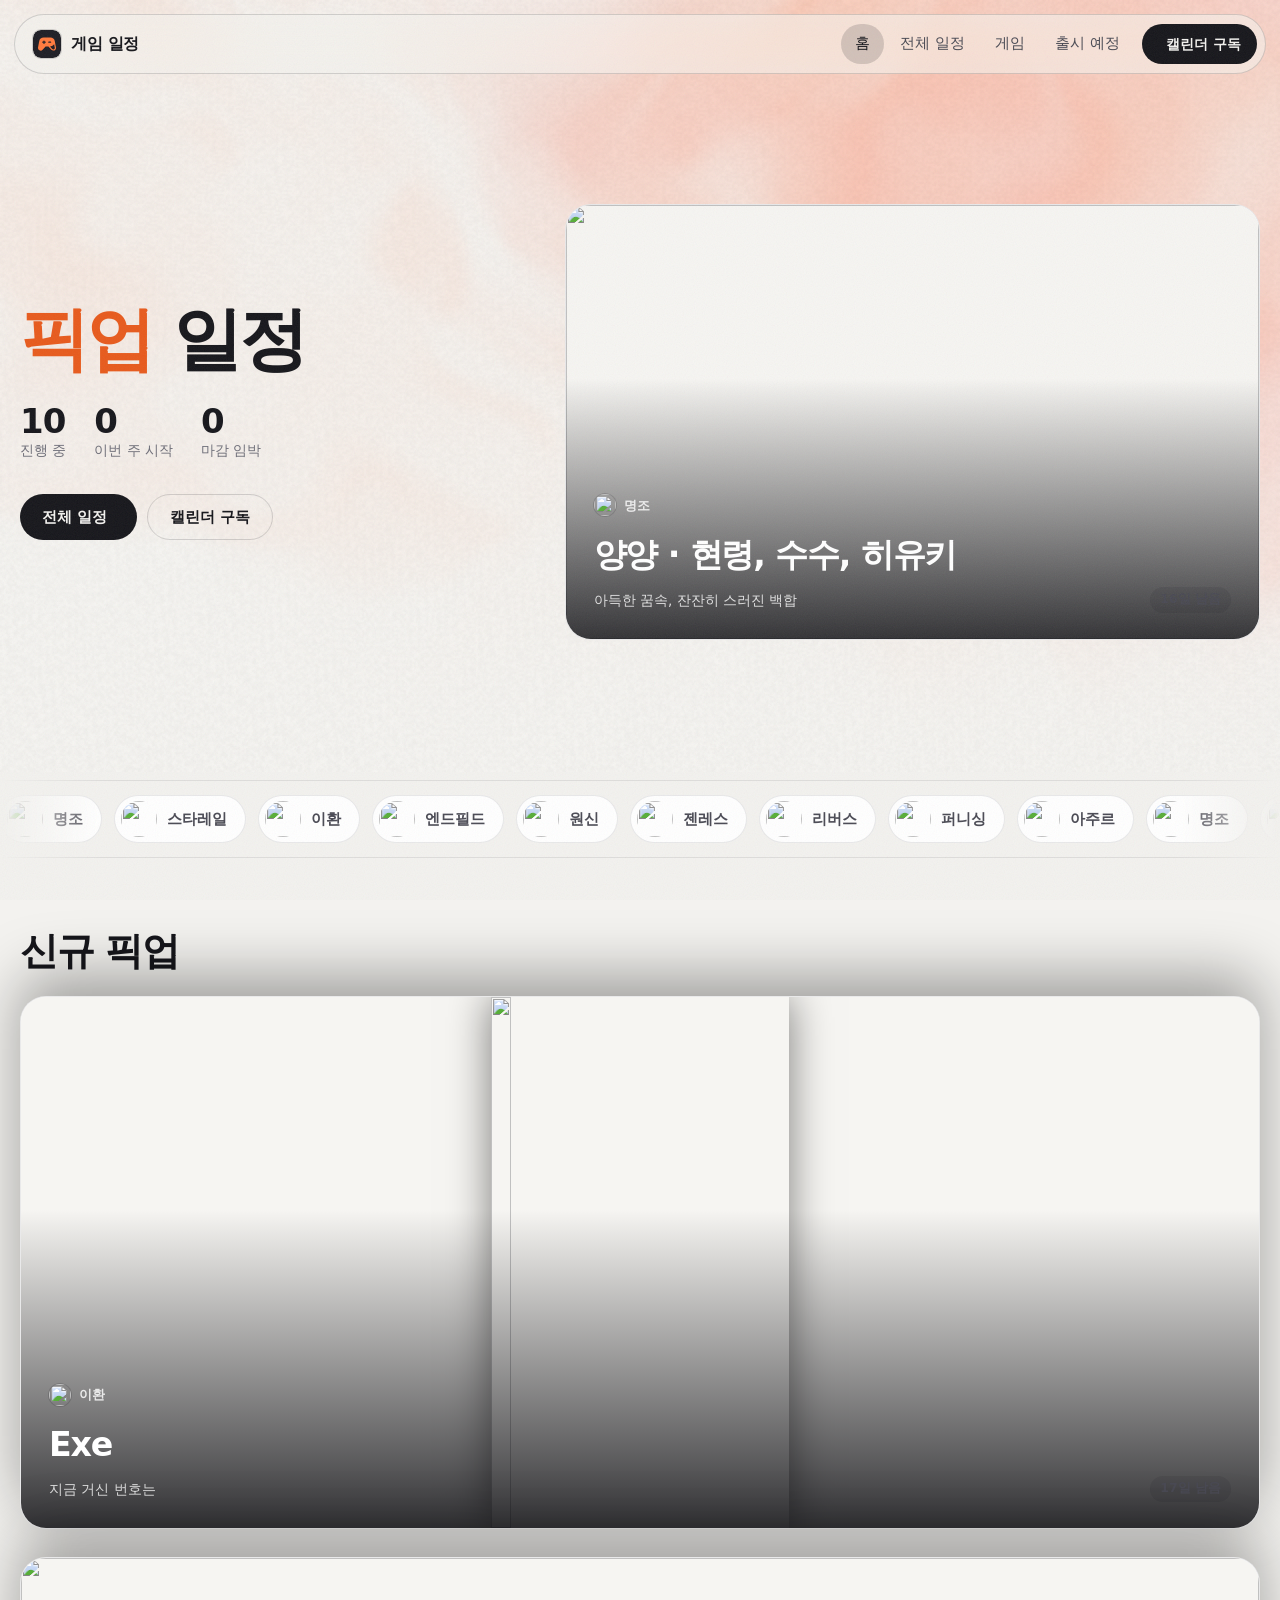
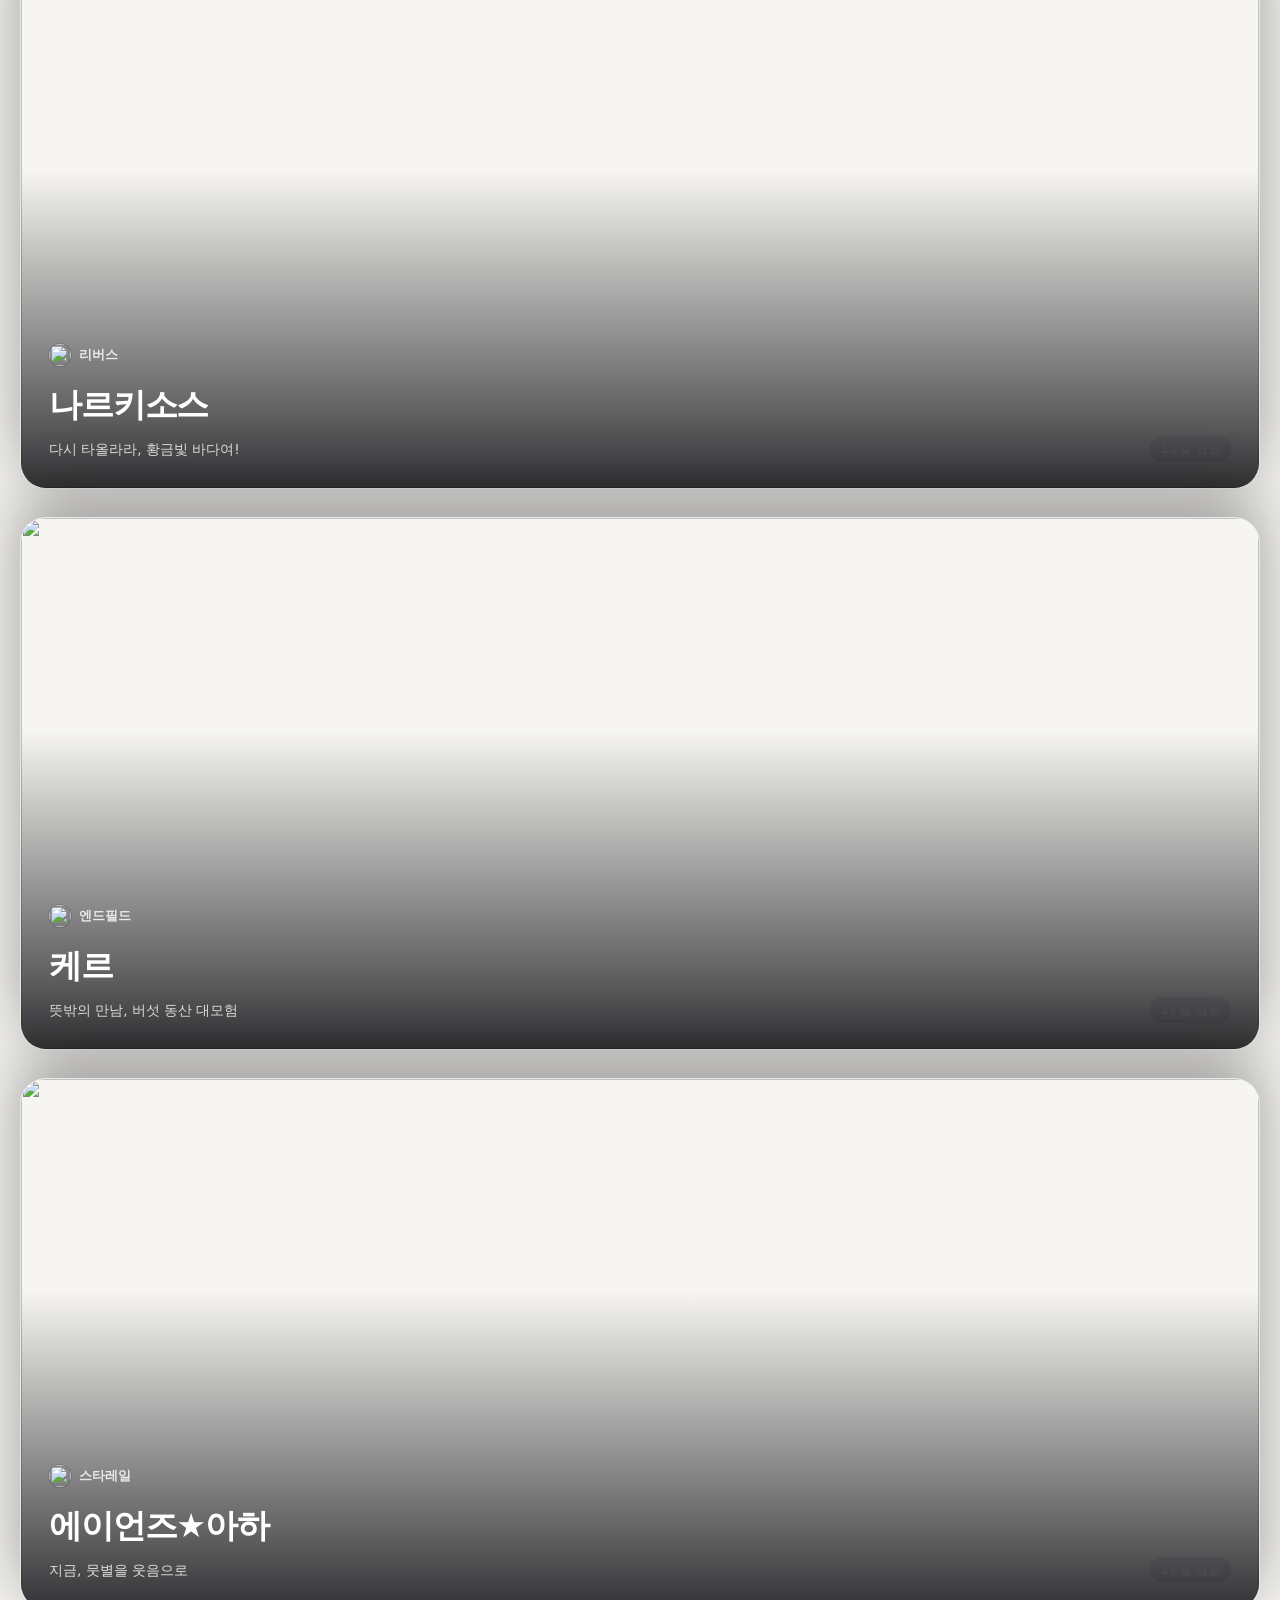
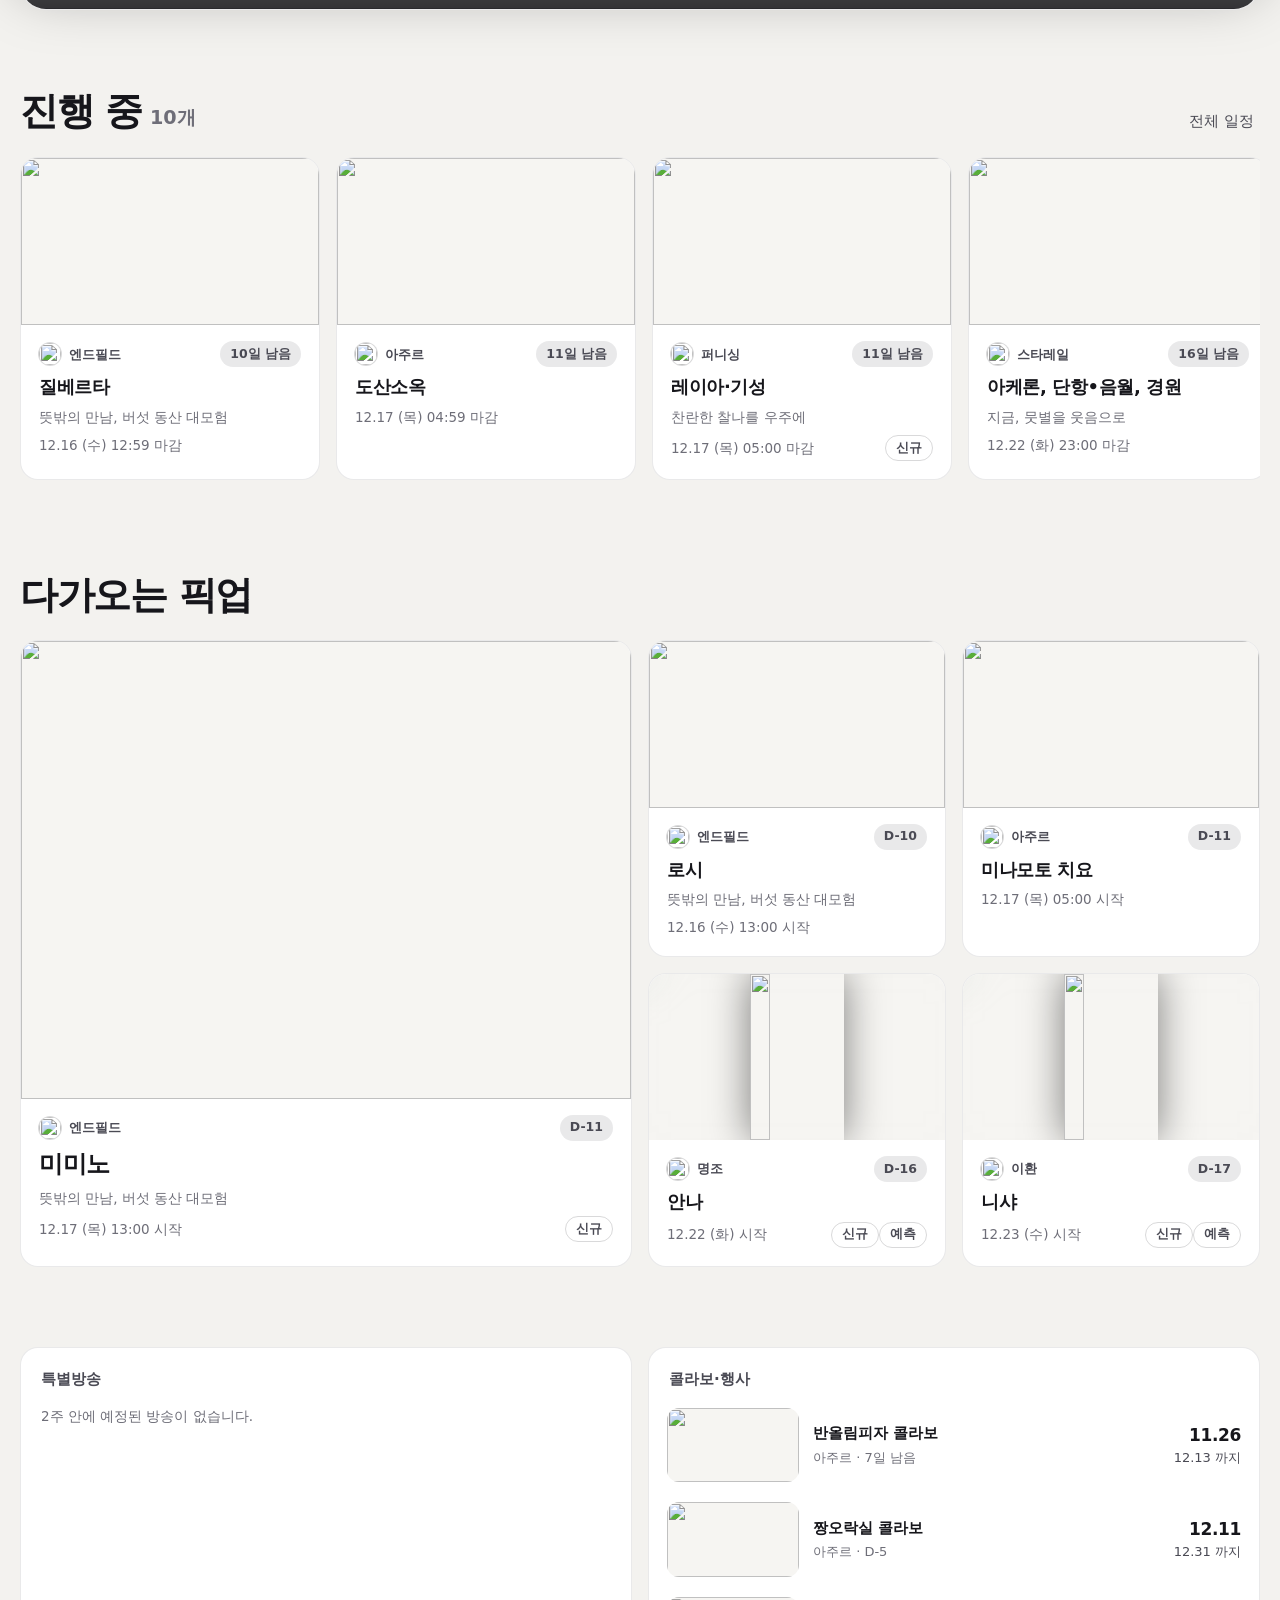
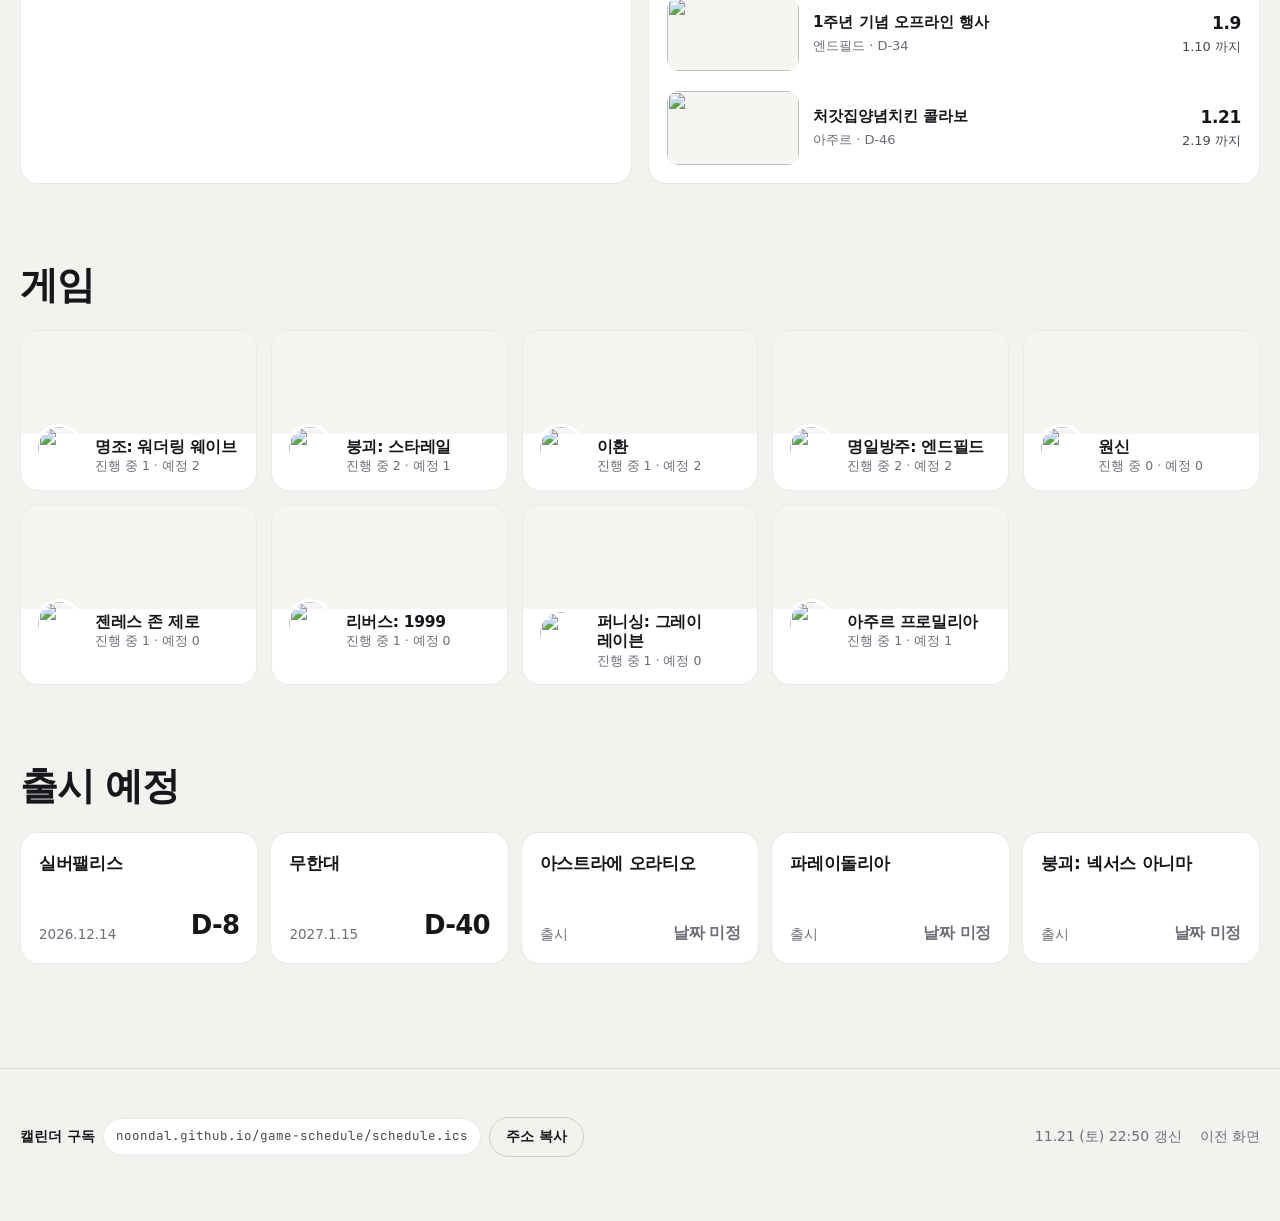
==== v2/index.html @ fc8faf44 "v2: 로고·탭 아이콘을 게임패드로 Phosphor game-controller(채운 모양, MIT)를 어두운 둥근 칸 위 주황으로. favicon.svg 하나를 로고와 탭 아이콘" ====
<!DOCTYPE html>
<html lang="ko">
<head>
<meta charset="UTF-8">
<meta name="viewport" content="width=device-width, initial-scale=1">
<title>게임 일정</title>
<meta name="description" content="명조·스타레일·원신·젠레스·이환·엔드필드·리버스·퍼니싱·아주르 프로밀리아의 픽업 배너와 특별방송을 한곳에서.">
<meta name="theme-color" content="#0c0c0f">
<link rel="icon" href="favicon.svg" type="image/svg+xml">
<link rel="apple-touch-icon" href="apple-touch-icon.png">
<link rel="preconnect" href="https://i.ytimg.com">
<link rel="stylesheet" href="https://cdn.jsdelivr.net/gh/orioncactus/pretendard@v1.3.9/dist/web/variable/pretendardvariable-dynamic-subset.min.css">
<link rel="stylesheet" href="https://fonts.googleapis.com/css2?family=JetBrains+Mono:wght@500&display=swap">
<link rel="stylesheet" href="https://cdn.jsdelivr.net/npm/@phosphor-icons/web@2.1.1/src/regular/style.css">
<link rel="stylesheet" href="app.css?v=7">
</head>
<body>

<nav class="nav" aria-label="주 메뉴">
  <a class="brand" href="index.html"><img class="brand-mark" src="favicon.svg" alt="" width="28" height="28">게임 일정</a>
  <div class="nav-links">
    <a href="index.html" aria-current="page">홈</a>
    <a href="schedule.html">전체 일정</a>
    <a class="opt" href="#games">게임</a>
    <a class="opt" href="#launches">출시 예정</a>
  </div>
  <a class="btn btn-main btn-sm" href="#subscribe"><i class="ph ph-calendar-plus"></i>캘린더 구독</a>
</nav>

<main>
  <header class="hero" data-shader>
    <div class="wrap hero-grid">
      <div>
        <h1><em>픽업</em> 일정</h1>
        <div class="hero-stats" id="stats" aria-live="polite">
          <div class="stat"><b>-</b><span>진행 중</span></div>
          <div class="stat"><b>-</b><span>이번 주 시작</span></div>
          <div class="stat"><b>-</b><span>마감 임박</span></div>
        </div>
        <div class="hero-cta">
          <a class="btn btn-main" href="schedule.html">전체 일정 <i class="ph ph-arrow-right"></i></a>
          <a class="btn btn-ghost" href="#subscribe">캘린더 구독</a>
        </div>
      </div>
      <div id="featured"><div class="skeleton" style="aspect-ratio:16/10"></div></div>
    </div>
  </header>

  <nav class="marquee" aria-label="게임 바로가기"><div class="track" id="marquee"></div></nav>

  <section class="block" id="stack-sec">
    <div class="wrap">
      <div class="block-head"><h2>신규 픽업</h2></div>
      <div class="stack" id="stack"></div>
    </div>
  </section>

  <section class="block" id="live-sec">
    <div class="wrap">
      <div class="block-head">
        <h2>진행 중<small id="live-count"></small></h2>
        <a class="more" href="schedule.html">전체 일정 <i class="ph ph-arrow-right"></i></a>
      </div>
      <div class="rail" id="live"></div>
    </div>
  </section>

  <section class="block" id="next-sec">
    <div class="wrap">
      <div class="block-head"><h2>다가오는 픽업</h2></div>
      <div class="bento" id="next"></div>
    </div>
  </section>

  <section class="block" id="events-sec">
    <div class="wrap duo">
      <div class="panel" id="cast-panel"><h3>특별방송</h3><div id="casts"></div></div>
      <div class="panel" id="offline-panel"><h3>콜라보·행사</h3><div id="offline"></div></div>
    </div>
  </section>

  <section class="block" id="games">
    <div class="wrap">
      <div class="block-head"><h2>게임</h2></div>
      <div class="games" id="game-list"></div>
    </div>
  </section>

  <section class="block" id="launches">
    <div class="wrap">
      <div class="block-head"><h2>출시 예정</h2></div>
      <div class="launches" id="launch-list"></div>
    </div>
  </section>
</main>

<footer class="site" id="subscribe">
  <div class="wrap foot">
    <div class="ics">
      <strong style="color:var(--ink)">캘린더 구독</strong>
      <code>noondal.github.io/game-schedule/schedule.ics</code>
      <button class="btn btn-ghost btn-sm" id="copy-ics" type="button">주소 복사</button>
    </div>
    <div style="display:flex;gap:18px;flex-wrap:wrap">
      <span id="updated"></span>
      <a href="../legacy/dashboard.html">이전 화면</a>
    </div>
  </div>
</footer>

<script src="app.js?v=7"></script>
<script src="fx.js?v=7" defer></script>
<script>
(async () => {
  const A = App, D = await A.load();
  const now = D.now;
  const banners = D.events.filter(e => e.type === "banner");
  const live = banners.filter(e => A.isLive(e)).sort((a, b) => a.e - b.e);
  const next = banners.filter(e => A.isUpcoming(e)).sort((a, b) => a.s - b.s);

  // 대표: 가장 최근에 열린, 그림이 있는 진행 중 배너. 없으면 다음 픽업.
  const pool = live.filter(e => e.image && e.image.yt);
  const hero = pool.sort((a, b) => b.s - a.s)[0] || live[0] || next[0];
  document.getElementById("featured").innerHTML = hero ? A.feature(hero)
    : `<div class="empty">지금 표시할 픽업이 없습니다.</div>`;

  const weekEnd = A.dayIndex(now) + 7;
  const stats = [live.length, next.filter(e => A.dayIndex(e.s) < weekEnd).length,
                 live.filter(e => e.e - now < 3 * 86400000).length];
  document.querySelectorAll("#stats .stat b").forEach((b, i) => b.textContent = stats[i]);

  // 신규 픽업: 진행 중인 신규 캐릭터 배너를 최근 열린 순으로 쌓는다. 둘 미만이면 쌓을 게 없다.
  const stackItems = live.filter(e => e !== hero && e.new_char).sort((a, b) => b.s - a.s).slice(0, 4);
  const stackEl = document.getElementById("stack");
  if (stackItems.length >= 2) {
    stackEl.innerHTML = stackItems.map((e, i) => {
      const next = i + 1 < stackItems.length ? `--next: --s${i + 2};` : "";
      return `<div class="stack-item" style="--n:${i}; view-timeline-name: --s${i + 1}; ${next}">${A.feature(e)}</div>`;
    }).join("");
  } else {
    document.getElementById("stack-sec").hidden = true;
    stackItems.length = 0;
  }

  // 게임 띠: 같은 목록을 두 번 이어 붙여 끊김 없이 돈다. 두 번째는 보조기기에 숨긴다.
  const tiles = D.order.filter(g => g !== A.MISC && A.meta(g)).map(g => {
    const m = A.meta(g);
    return `<a href="game.html?g=${encodeURIComponent(m.key)}"><img src="${A.esc(m.avatar)}" alt="" loading="lazy">${A.esc(A.short(g))}</a>`;
  }).join("");
  document.getElementById("marquee").innerHTML = tiles
    + `<span class="dup" aria-hidden="true" style="display:contents">${tiles.replaceAll("<a ", '<a tabindex="-1" ')}</span>`;

  const rail = live.filter(e => e !== hero && !stackItems.includes(e));
  document.getElementById("live-count").textContent = live.length ? `${live.length}개` : "";
  document.getElementById("live").innerHTML = rail.map((e, i) => A.card(e, { i })).join("")
    || `<div class="empty">진행 중인 다른 픽업이 없습니다.</div>`;

  // 다가오는 픽업은 다섯 개까지. 칸 수는 항목 수에 맞춘다 (빈 칸을 두지 않는다).
  const window5 = next.slice(0, 8);
  // 큰 칸은 가장 빨리 시작하는 신규. 그림 유무로 고르면 쇼케이스가 아직 없는 신규(케르)가
  // 더 늦은 신규에 밀린다. 그림이 없으면 게임 대표 그림으로 채워진다.
  const lead = window5.find(e => e.new_char) || window5[0];
  const soon = lead ? [lead].concat(next.filter(e => e !== lead).slice(0, 4)) : [];
  const bento = document.getElementById("next");
  const shape = ["", "few", "few", "three", "four"][soon.length];
  if (shape) bento.classList.add(shape);
  bento.innerHTML = soon.map((e, i) => A.card(e, { i })).join("")
    || `<div class="empty">아직 예고된 픽업이 없습니다.</div>`;
  if (!soon.length) document.getElementById("next-sec").hidden = true;

  const in14 = new Date(now.getTime() + 14 * 86400000);
  const casts = D.events.filter(e => e.type === "broadcast" && e.e > now && e.s < in14).sort((a, b) => a.s - b.s).slice(0, 5);
  const offline = D.events.filter(e => e.type === "event" && (e.e || e.s) > now).sort((a, b) => a.s - b.s).slice(0, 5);
  document.getElementById("casts").innerHTML = casts.map((e, i) => A.row(e, i)).join("")
    || `<p class="card-sub" style="padding:8px 12px 16px">2주 안에 예정된 방송이 없습니다.</p>`;
  document.getElementById("offline").innerHTML = offline.map((e, i) => A.row(e, i)).join("")
    || `<p class="card-sub" style="padding:8px 12px 16px">예정된 행사가 없습니다.</p>`;

  document.getElementById("game-list").innerHTML =
    D.order.filter(g => g !== A.MISC && A.meta(g)).map((g, i) => A.gameTile(g, i)).join("");

  const rank = { day: 0, month: 1, year: 2, none: 3 };
  const launches = D.events.filter(e => e.type === "launch" && (e.date_precision !== "day" || A.dayIndex(e.s) >= A.dayIndex(now)))
    .sort((a, b) => (rank[a.date_precision || "day"] - rank[b.date_precision || "day"]) || (a.s - b.s));
  document.getElementById("launch-list").innerHTML = launches.map((e, i) => A.launchCard(e, i)).join("");
  if (!launches.length) document.getElementById("launches").hidden = true;

  A.footer();
  A.reveal();
})();
</script>
</body>
</html>
---- v2/app.css ----
/* 게임 일정 v2 — 2026-11 디자인 개편.
   방향: 어두운 캔버스 + 그레인 + 따뜻한 빛, 그림이 주인공인 카드 갤러리.
   참고: scrolltide.co / snapblocks.site / scrollshaders.com (레이아웃·톤만, 코드는 직접 작성).
   모양 규칙: 누르는 것은 알약(999px), 담는 면은 18px, 작은 그림은 12px. 이 셋만 쓴다. */

:root {
  color-scheme: dark;
  --bg: #0c0c0f;
  --bg-2: #121216;
  --surface: #17171c;
  --surface-2: #1e1e25;
  --line: rgba(255, 255, 255, .08);
  --line-2: rgba(255, 255, 255, .14);
  --ink: #f1f0ec;
  --ink-2: #b9b8bf;
  --ink-3: #8b8a93;
  /* 강조색은 하나. 마감 임박·주요 버튼에만 쓴다. */
  --accent: #ff7a3d;
  --accent-ink: #1a0d05;
  --glow-1: rgba(255, 122, 61, .38);
  --glow-2: rgba(255, 80, 130, .22);
  --glow-3: rgba(90, 120, 255, .20);
  --r-pill: 999px;
  --r-card: 18px;
  --r-thumb: 12px;
  --shadow: 0 24px 60px rgba(0, 0, 0, .45);
  --font: "Pretendard Variable", "Pretendard", system-ui, -apple-system, "Segoe UI", sans-serif;
  --mono: "JetBrains Mono", ui-monospace, "SFMono-Regular", Menlo, monospace;
  --ease: cubic-bezier(.16, 1, .3, 1);
}

@media (prefers-color-scheme: light) {
  :root:not([data-theme="dark"]) {
    color-scheme: light;
    --bg: #f3f2ef;
    --bg-2: #ebeae6;
    --surface: #ffffff;
    --surface-2: #f6f5f2;
    --line: rgba(20, 20, 30, .09);
    --line-2: rgba(20, 20, 30, .16);
    --ink: #16161b;
    --ink-2: #4a4a54;
    --ink-3: #6e6e78;
    --accent: #e85a1c;
    --accent-ink: #ffffff;
    --glow-1: rgba(255, 122, 61, .28);
    --glow-2: rgba(255, 80, 130, .16);
    --glow-3: rgba(90, 120, 255, .14);
    --shadow: 0 20px 50px rgba(40, 30, 20, .14);
  }
}

* { box-sizing: border-box; margin: 0; padding: 0; }
html { -webkit-text-size-adjust: 100%; scroll-behavior: smooth; }
body {
  background: var(--bg);
  color: var(--ink);
  font-family: var(--font);
  font-feature-settings: "ss06", "tnum";
  line-height: 1.5;
  min-height: 100dvh;
  overflow-x: hidden;
  /* 한글은 어절 단위로 줄을 바꾼다. 기본값은 글자 단위라 '한 / 눈에' 처럼 끊긴다. */
  word-break: keep-all;
  overflow-wrap: anywhere;
}
img { display: block; max-width: 100%; }
a { color: inherit; text-decoration: none; }
button { font: inherit; color: inherit; background: none; border: 0; cursor: pointer; }
:focus-visible { outline: 2px solid var(--accent); outline-offset: 3px; border-radius: 6px; }

/* 그레인. 고정된 겹 하나에만 건다 — 스크롤되는 면에 걸면 모바일에서 버벅인다. */
body::after {
  content: "";
  position: fixed;
  inset: 0;
  z-index: 50;
  pointer-events: none;
  opacity: .07;
  background-image: url("data:image/svg+xml,%3Csvg xmlns='http://www.w3.org/2000/svg' width='160' height='160'%3E%3Cfilter id='n'%3E%3CfeTurbulence type='fractalNoise' baseFrequency='.9' numOctaves='2' stitchTiles='stitch'/%3E%3C/filter%3E%3Crect width='100%25' height='100%25' filter='url(%23n)'/%3E%3C/svg%3E");
}

.wrap { width: min(1320px, 100% - 40px); margin-inline: auto; }

/* ---------- 내비게이션: 떠 있는 유리 알약 ---------- */
.nav {
  position: fixed;
  top: 14px;
  left: 50%;
  translate: -50% 0;
  z-index: 40;
  width: min(1320px, 100% - 28px);
  height: 60px;
  display: flex;
  align-items: center;
  gap: 8px;
  padding: 0 8px 0 18px;
  border-radius: var(--r-pill);
  border: 1px solid var(--line-2);
  background: color-mix(in srgb, var(--bg) 62%, transparent);
  backdrop-filter: blur(18px) saturate(160%);
  -webkit-backdrop-filter: blur(18px) saturate(160%);
  box-shadow: inset 0 1px 0 rgba(255, 255, 255, .06);
}
.brand { display: flex; align-items: center; gap: 10px; font-weight: 750; letter-spacing: -.02em; margin-right: auto; }
/* 로고: 게임패드 (Phosphor game-controller, 채운 모양). 탭 아이콘과 같은 파일이다. */
.brand-mark { width: 28px; height: 28px; border-radius: 8px; flex: none; box-shadow: 0 0 0 1px var(--line-2); }
.nav-links { display: flex; gap: 2px; }
.nav-links a {
  padding: 9px 14px; border-radius: var(--r-pill);
  color: var(--ink-2); font-size: 14.5px; font-weight: 550;
  transition: color .2s, background .2s;
}
.nav-links a:hover { color: var(--ink); background: var(--line); }
.nav-links a[aria-current="page"] { color: var(--ink); background: var(--line-2); }

/* ---------- 버튼 ---------- */
.btn {
  display: inline-flex; align-items: center; gap: 8px;
  height: 46px; padding: 0 22px;
  border-radius: var(--r-pill);
  font-weight: 650; font-size: 15px; white-space: nowrap;
  transition: transform .25s var(--ease), background .2s, border-color .2s;
}
.btn:active { transform: scale(.98); }
.btn-main { background: var(--ink); color: var(--bg); }
.btn-main:hover { transform: translateY(-1px); }
.btn-ghost { border: 1px solid var(--line-2); color: var(--ink); }
.btn-ghost:hover { background: var(--line); }
.btn-sm { height: 40px; padding: 0 16px; font-size: 14px; }

/* ---------- 히어로 ---------- */
.hero {
  position: relative;
  padding-top: 112px;
  padding-bottom: 40px;
  isolation: isolate;
}
/* 따뜻한 빛 번짐. 셰이더 대신 겹친 방사형 그라디언트를 천천히 움직인다. */
.hero::before {
  content: "";
  position: absolute;
  inset: -10% -20% 0;
  z-index: -1;
  background:
    radial-gradient(40% 55% at 22% 30%, var(--glow-1), transparent 70%),
    radial-gradient(35% 45% at 70% 18%, var(--glow-2), transparent 70%),
    radial-gradient(45% 50% at 85% 75%, var(--glow-3), transparent 70%);
  filter: blur(20px);
}
@media (prefers-reduced-motion: no-preference) {
  .hero::before { animation: drift 22s ease-in-out infinite alternate; }
}
@keyframes drift {
  from { transform: translate3d(0, 0, 0) scale(1); }
  to   { transform: translate3d(4%, 3%, 0) scale(1.08); }
}
.hero-grid {
  display: grid;
  grid-template-columns: minmax(0, 5fr) minmax(0, 7fr);
  gap: 48px;
  align-items: center;
  min-height: min(620px, calc(100dvh - 160px));
}
.hero h1 {
  font-size: clamp(40px, 5.4vw, 72px);
  line-height: 1.04;
  letter-spacing: -.045em;
  font-weight: 800;
}
.hero h1 em { font-style: normal; color: var(--accent); }
.hero p.lead { margin-top: 20px; font-size: 18px; color: var(--ink-2); max-width: 30ch; }
.hero-stats { display: flex; gap: 28px; margin-top: 28px; }
.stat b { display: block; font-size: 34px; font-weight: 750; letter-spacing: -.03em; line-height: 1; }
.stat span { font-size: 13.5px; color: var(--ink-3); }
.hero-cta { display: flex; gap: 10px; margin-top: 32px; flex-wrap: wrap; }

/* ---------- 카드 공통 ---------- */
.media {
  position: relative;
  overflow: hidden;
  background: var(--surface-2);
  aspect-ratio: 16 / 9;
}
.media img.cover {
  width: 100%; height: 100%; object-fit: cover;
  transition: transform .7s var(--ease);
}
/* HoYoLAB 아이콘처럼 정사각 그림은 게임 대표 그림을 흐리게 깔고 가운데 둔다. */
.media .backdrop { position: absolute; inset: 0; width: 100%; height: 100%; object-fit: cover; filter: blur(18px) saturate(140%); opacity: .55; transform: scale(1.15); }
.media img.icon { position: relative; height: 78%; width: auto; margin: 6% auto 0; object-fit: contain; filter: drop-shadow(0 12px 24px rgba(0, 0, 0, .45)); }
.media img.portrait { position: relative; display: block; height: 100%; width: auto; aspect-ratio: 9 / 16; object-fit: cover; margin: 0 auto; box-shadow: 0 0 40px rgba(0, 0, 0, .5); transition: transform .7s var(--ease); }
.card:hover .media img.portrait { transform: scale(1.03); }
.media .blank {
  position: absolute; inset: 0; display: grid; place-items: center;
  background: radial-gradient(70% 90% at 30% 20%, var(--glow-1), transparent 70%), radial-gradient(60% 80% at 80% 90%, var(--glow-3), transparent 70%), var(--surface-2);
  color: var(--ink-2); font-size: 34px;
}
.row .media .blank { font-size: 24px; }
.media .scrim { position: absolute; inset: 0; background: linear-gradient(180deg, transparent 40%, rgba(8, 8, 12, .82) 100%); }

.card {
  position: relative;
  display: block;
  border-radius: var(--r-card);
  overflow: hidden;
  background: var(--surface);
  border: 1px solid var(--line);
  transition: transform .45s var(--ease), border-color .3s, box-shadow .45s var(--ease);
}
.card:hover { transform: translateY(-4px); border-color: var(--line-2); box-shadow: var(--shadow); }
.card:hover .media img.cover { transform: scale(1.04); }
.card-body { padding: 16px 18px 18px; display: grid; gap: 8px; }
.card-title { font-size: 18px; font-weight: 700; letter-spacing: -.02em; line-height: 1.3; }
.card-sub { font-size: 13.5px; color: var(--ink-3); }
.card .when { display: flex; align-items: center; justify-content: space-between; gap: 10px; font-size: 13.5px; color: var(--ink-2); }

.game-chip { display: inline-flex; align-items: center; gap: 8px; font-size: 13px; font-weight: 600; color: var(--ink-2); min-width: 0; }
.game-chip img { width: 22px; height: 22px; border-radius: 50%; flex: none; box-shadow: 0 0 0 1px var(--line-2); }
.game-chip span { overflow: hidden; text-overflow: ellipsis; white-space: nowrap; }

.pill {
  display: inline-flex; align-items: center; gap: 6px;
  height: 26px; padding: 0 10px;
  border-radius: var(--r-pill);
  font-size: 12.5px; font-weight: 650; white-space: nowrap;
  background: var(--line); color: var(--ink-2);
}
.pill.hot { background: var(--accent); color: var(--accent-ink); }
.pill.soft { background: transparent; border: 1px solid var(--line-2); }

/* 그림 위 정보: 큰 대표 카드에서만 쓴다. */
.feature { border-radius: 26px; }
.feature .media { aspect-ratio: 16 / 10; }
.feature .over {
  position: absolute; left: 0; right: 0; bottom: 0;
  padding: 26px 28px;
  display: grid; gap: 10px;
}
.feature .over .card-title { font-size: clamp(24px, 2.6vw, 34px); letter-spacing: -.035em; color: #fff; }
.feature .over .game-chip, .feature .over .card-sub { color: rgba(255, 255, 255, .82); }

/* ---------- 섹션 ---------- */
section.block { padding: 72px 0 8px; }
.block-head { display: flex; align-items: end; justify-content: space-between; gap: 16px; margin-bottom: 24px; }
.block-head h2 { font-size: clamp(26px, 3vw, 40px); letter-spacing: -.035em; font-weight: 780; line-height: 1.1; }
.block-head h2 small { font-size: .5em; color: var(--ink-3); font-weight: 600; letter-spacing: 0; margin-left: 8px; }
.more { font-size: 14.5px; color: var(--ink-2); display: inline-flex; gap: 6px; align-items: center; white-space: nowrap; }
.more:hover { color: var(--ink); }

/* 가로 레일: 진행 중. 끝까지 밀어 보는 목록이라 스크롤 스냅. */
.rail {
  display: grid;
  grid-auto-flow: column;
  grid-auto-columns: minmax(300px, 340px);
  gap: 16px;
  overflow-x: auto;
  scroll-snap-type: x mandatory;
  padding-bottom: 14px;
  scrollbar-width: thin;
  scrollbar-color: var(--line-2) transparent;
}
.rail > * { scroll-snap-align: start; }

/* 다가오는 픽업: 첫 카드를 크게, 나머지를 옆에 쌓는다. */
.bento {
  display: grid;
  grid-template-columns: repeat(4, minmax(0, 1fr));
  gap: 16px;
}
.bento > :first-child { grid-column: span 2; grid-row: span 2; }
.bento > :first-child .media { aspect-ratio: 4 / 3; }
.bento > :first-child .card-title { font-size: 24px; }
/* 항목 수에 맞춰 칸을 바꾼다. 다섯이면 큰 칸 하나 + 작은 칸 넷, 넷이면 고르게,
   셋이면 큰 칸 하나 + 오른쪽에 둘을 쌓는다. 빈 칸을 남기지 않는다. */
.bento.four { grid-template-columns: repeat(4, minmax(0, 1fr)); }
.bento.four > :first-child { grid-column: auto; grid-row: auto; }
.bento.four > :first-child .media { aspect-ratio: 16 / 9; }
.bento.four > :first-child .card-title { font-size: 18px; }
.bento.three { grid-template-columns: minmax(0, 2fr) minmax(0, 1fr); }
.bento.three > :first-child { grid-column: auto; }
.bento.few { grid-template-columns: repeat(auto-fill, minmax(300px, 1fr)); }
.bento.few > :first-child { grid-column: auto; grid-row: auto; }

/* 방송 + 행사 두 칸 */
.duo { display: grid; grid-template-columns: minmax(0, 1fr) minmax(0, 1fr); gap: 16px; }
.panel { border-radius: var(--r-card); background: var(--surface); border: 1px solid var(--line); padding: 8px; }
.panel h3 { font-size: 15px; font-weight: 700; padding: 12px 12px 8px; color: var(--ink-2); }
.row {
  display: grid; grid-template-columns: 132px minmax(0, 1fr) auto; gap: 14px; align-items: center;
  padding: 10px; border-radius: 12px;
  transition: background .2s;
}
.row:hover { background: var(--surface-2); }
.row .media { border-radius: var(--r-thumb); }
.row .t { font-weight: 650; font-size: 15px; line-height: 1.35; display: -webkit-box; -webkit-line-clamp: 2; -webkit-box-orient: vertical; overflow: hidden; }
.row .s { font-size: 13px; color: var(--ink-3); margin-top: 4px; }
.row .date { text-align: right; font-size: 13px; color: var(--ink-2); white-space: nowrap; }
.row .date b { display: block; font-size: 17px; color: var(--ink); letter-spacing: -.02em; }

/* 게임 타일 */
.games { display: grid; grid-template-columns: repeat(auto-fill, minmax(230px, 1fr)); gap: 14px; }
.game-tile { border-radius: var(--r-card); overflow: hidden; position: relative; border: 1px solid var(--line); background: var(--surface); transition: transform .45s var(--ease), border-color .3s; }
.game-tile:hover { transform: translateY(-3px); border-color: var(--line-2); }
.game-tile .art { aspect-ratio: 16 / 7; background: var(--surface-2) center / cover no-repeat; }
.game-tile .info { display: flex; align-items: center; gap: 12px; padding: 12px 14px 14px; margin-top: -26px; position: relative; }
.game-tile .info img { width: 48px; height: 48px; border-radius: 50%; border: 3px solid var(--surface); flex: none; }
.game-tile .name { font-weight: 700; letter-spacing: -.02em; font-size: 15.5px; line-height: 1.25; margin-top: 18px; }
.game-tile .count { font-size: 12.5px; color: var(--ink-3); }

/* 출시 예정 */
.launches { display: grid; grid-template-columns: repeat(auto-fill, minmax(220px, 1fr)); gap: 12px; }
.launch {
  border-radius: var(--r-card); padding: 18px; border: 1px solid var(--line); background: var(--surface);
  display: grid; gap: 14px; min-height: 132px; align-content: space-between;
}
.launch .n { font-weight: 720; font-size: 17px; letter-spacing: -.02em; }
.launch .d { display: flex; justify-content: space-between; align-items: end; color: var(--ink-3); font-size: 13.5px; }
.launch .d b { font-size: 26px; color: var(--ink); letter-spacing: -.03em; font-weight: 760; }
.launch.tbd .d b { font-size: 16px; color: var(--ink-3); font-weight: 650; }

/* ---------- 일정 페이지 ---------- */
.page-head { padding-top: 116px; padding-bottom: 8px; position: relative; isolation: isolate; }
.page-head::before { content: ""; position: absolute; inset: -20% -10% 0; z-index: -1; background: radial-gradient(40% 70% at 15% 20%, var(--glow-1), transparent 70%), radial-gradient(35% 60% at 80% 0%, var(--glow-3), transparent 70%); filter: blur(24px); opacity: .7; }
.page-head h1 { font-size: clamp(36px, 4.6vw, 60px); letter-spacing: -.045em; font-weight: 800; line-height: 1.05; }
.page-head p { color: var(--ink-2); margin-top: 12px; font-size: 16.5px; }

.filters {
  position: sticky; top: 84px; z-index: 30;
  margin-top: 24px;
  padding: 10px;
  border-radius: 22px;
  border: 1px solid var(--line-2);
  background: color-mix(in srgb, var(--bg) 78%, transparent);
  backdrop-filter: blur(16px);
  -webkit-backdrop-filter: blur(16px);
  display: grid; gap: 10px;
}
.chips { display: flex; gap: 6px; overflow-x: auto; scrollbar-width: none; }
.chips::-webkit-scrollbar { display: none; }
.chip {
  display: inline-flex; align-items: center; gap: 8px; flex: none;
  height: 38px; padding: 0 14px 0 6px;
  border-radius: var(--r-pill);
  border: 1px solid var(--line-2);
  font-size: 14px; font-weight: 600; color: var(--ink-2);
  transition: background .2s, color .2s, border-color .2s, opacity .2s;
}
.chip img { width: 26px; height: 26px; border-radius: 50%; }
.chip.text { padding: 0 14px; }
.chip[aria-pressed="false"] { opacity: .45; }
.chip[aria-pressed="true"] { color: var(--ink); background: var(--line); }
.filter-row { display: flex; gap: 10px; align-items: center; flex-wrap: wrap; }
.seg { display: inline-flex; padding: 3px; border-radius: var(--r-pill); background: var(--line); }
.seg button { height: 34px; padding: 0 14px; border-radius: var(--r-pill); font-size: 14px; font-weight: 600; color: var(--ink-3); }
.seg button[aria-pressed="true"] { background: var(--ink); color: var(--bg); }
.search { margin-left: auto; position: relative; }
.search input {
  height: 40px; width: min(260px, 60vw); padding: 0 16px 0 40px; border-radius: var(--r-pill);
  border: 1px solid var(--line-2); background: transparent; color: var(--ink); font: inherit; font-size: 14.5px;
}
.search input::placeholder { color: var(--ink-3); }
.search i { position: absolute; left: 14px; top: 50%; translate: 0 -50%; color: var(--ink-3); }
.toggle { display: inline-flex; align-items: center; gap: 8px; font-size: 14px; color: var(--ink-2); cursor: pointer; }
.toggle input { accent-color: var(--accent); width: 16px; height: 16px; }

.week { padding-top: 44px; }
.week-head { display: flex; align-items: baseline; gap: 12px; margin-bottom: 16px; }
.week-head h2 { font-size: 24px; letter-spacing: -.03em; font-weight: 760; }
.week-head span { color: var(--ink-3); font-size: 14px; }
.grid-cards { display: grid; grid-template-columns: repeat(auto-fill, minmax(280px, 1fr)); gap: 16px; }

.empty { padding: 60px 20px; text-align: center; color: var(--ink-3); border: 1px dashed var(--line-2); border-radius: var(--r-card); margin-top: 32px; }

/* ---------- 게임 페이지 ---------- */
.game-hero { padding-top: 96px; }
.game-hero .banner {
  position: relative; border-radius: 26px; overflow: hidden;
  aspect-ratio: 16 / 5; min-height: 220px;
  background: var(--surface-2) center / cover no-repeat;
}
.game-hero .banner::after { content: ""; position: absolute; inset: 0; background: linear-gradient(180deg, transparent 30%, rgba(8, 8, 12, .75)); }
.game-hero .id { display: flex; align-items: end; gap: 18px; margin-top: -56px; padding: 0 28px; position: relative; z-index: 1; }
.game-hero .id img { width: 112px; height: 112px; border-radius: 50%; border: 5px solid var(--bg); }
.game-hero .id h1 { font-size: clamp(30px, 4vw, 48px); letter-spacing: -.04em; font-weight: 800; line-height: 1.1; padding-bottom: 8px; }
.game-hero .id .act { margin-left: auto; padding-bottom: 10px; display: flex; gap: 8px; }

/* ---------- 푸터 ---------- */
footer.site {
  margin-top: 96px; padding: 48px 0 64px;
  border-top: 1px solid var(--line);
  color: var(--ink-3); font-size: 14px;
}
.foot { display: flex; justify-content: space-between; gap: 24px; flex-wrap: wrap; align-items: center; }
.foot .ics { display: flex; gap: 8px; align-items: center; flex-wrap: wrap; }
.foot code { font-family: var(--mono); font-size: 12.5px; padding: 8px 12px; border-radius: var(--r-pill); background: var(--surface); border: 1px solid var(--line); color: var(--ink-2); }
.foot a:hover { color: var(--ink); }

/* ---------- 등장 모션: 섹션이 들어올 때 한 번. 정보 위계를 위해 위에서부터 차례로. ---------- */
@media (prefers-reduced-motion: no-preference) {
  .reveal { opacity: 0; transform: translateY(18px); transition: opacity .8s var(--ease), transform .8s var(--ease); transition-delay: calc(var(--i, 0) * 60ms); }
  .reveal.in { opacity: 1; transform: none; }
}

/* 불러오는 동안: 최종 모양과 같은 뼈대 */
.skeleton { border-radius: var(--r-card); background: linear-gradient(100deg, var(--surface) 30%, var(--surface-2) 50%, var(--surface) 70%); background-size: 300% 100%; min-height: 220px; }
@media (prefers-reduced-motion: no-preference) {
  .skeleton { animation: shimmer 1.6s linear infinite; }
}
@keyframes shimmer { to { background-position: -150% 0; } }

/* ---------- 모바일 ---------- */
@media (max-width: 900px) {
  .hero-grid { grid-template-columns: 1fr; gap: 28px; min-height: 0; }
  .hero { padding-top: 100px; }
  .bento { grid-template-columns: repeat(2, minmax(0, 1fr)); }
  .duo { grid-template-columns: 1fr; }
  .nav-links a.opt { display: none; }
}
@media (max-width: 600px) {
  .wrap { width: calc(100% - 32px); }
  .nav { height: 54px; padding-left: 14px; }
  .nav .btn { display: none; }
  .nav-links a { padding: 8px 11px; font-size: 14px; }
  .hero-stats { gap: 20px; }
  .stat b { font-size: 28px; }
  .bento { grid-template-columns: 1fr; }
  .bento > :first-child { grid-column: auto; grid-row: auto; }
  .row { grid-template-columns: 96px minmax(0, 1fr); }
  .row .date { grid-column: 2; text-align: left; }
  .row .date b { display: inline; font-size: 14px; margin-right: 6px; }
  .feature .over { padding: 18px; }
  .search { margin-left: 0; width: 100%; }
  .search input { width: 100%; }
  .filters { top: 76px; }
  .game-hero .id { padding: 0 12px; }
  .game-hero .id img { width: 84px; height: 84px; }
  .game-hero .id .act { display: none; }
}

/* 항목 수별 bento 도 좁은 화면에선 단순하게 접는다 (위 클래스가 기본 규칙보다 우선이라 따로 적는다). */
@media (max-width: 900px) {
  .bento.four, .bento.three { grid-template-columns: repeat(2, minmax(0, 1fr)); }
  .bento.three > :first-child { grid-column: span 2; grid-row: auto; }
}
@media (max-width: 600px) {
  .bento.four, .bento.three { grid-template-columns: 1fr; }
  .bento.three > :first-child { grid-column: auto; }
}

/* ---------- 셰이더 배경 (fx.js) ---------- */
.hero canvas.shader { position: absolute; inset: 0; z-index: -1; width: 100%; height: 100%; display: block; }
.hero.has-shader::before { display: none; }

/* ---------- 신규 픽업: 스크롤하면 한 장씩 겹쳐 쌓인다 ----------
   카드마다 sticky 로 붙고, 다음 카드가 올라오는 동안 앞 카드가 작아지며 어두워진다.
   작아지는 연출은 CSS 스크롤 타임라인(다음 카드의 view-timeline)이 되는 브라우저에서만.
   안 되면 겹쳐 쌓이기만 한다. 움직임 줄이기면 쌓이지도 않고 그냥 차례로 놓인다. */
.stack { display: grid; gap: 28px; timeline-scope: --s1, --s2, --s3, --s4, --s5; }
.stack-item { position: sticky; top: calc(96px + var(--n, 0) * 16px); }
.stack-item .feature .media { aspect-ratio: 21 / 9; }
.stack-item .feature { box-shadow: 0 -20px 60px rgba(0, 0, 0, .35); }
@media (prefers-reduced-motion: reduce) {
  .stack-item { position: static; }
}
@supports (animation-timeline: view()) {
  @media (prefers-reduced-motion: no-preference) {
    .stack-item > .card { animation: stack-back linear both; animation-timeline: var(--next, none); animation-range: entry 0% entry 100%; transform-origin: 50% 0; }
    /* 마지막 카드는 뒤에 올 카드가 없다. 타임라인이 없으면 끝난 상태로 굳어 처음부터 어둡게 뜬다. */
    .stack-item:last-child > .card { animation: none; }
  }
}
@keyframes stack-back { to { transform: scale(.94); filter: brightness(.55); } }
@media (max-width: 900px) {
  .stack-item .feature .media { aspect-ratio: 4 / 3; }
}

/* ---------- 게임 띠: 옆으로 천천히 흐른다. 올리면 멈춘다. ---------- */
.marquee {
  margin-top: 8px;
  overflow: hidden;
  border-block: 1px solid var(--line);
  mask-image: linear-gradient(90deg, transparent, #000 8%, #000 92%, transparent);
  -webkit-mask-image: linear-gradient(90deg, transparent, #000 8%, #000 92%, transparent);
}
.marquee .track { display: flex; gap: 12px; width: max-content; padding: 14px 12px 14px 0; }
.marquee a {
  display: inline-flex; align-items: center; gap: 10px; flex: none;
  height: 48px; padding: 0 18px 0 6px; border-radius: var(--r-pill);
  border: 1px solid var(--line); background: var(--surface);
  font-weight: 650; font-size: 15px; color: var(--ink-2);
  transition: color .2s, border-color .2s;
}
.marquee a:hover { color: var(--ink); border-color: var(--line-2); }
.marquee a img { width: 36px; height: 36px; border-radius: 50%; }
@media (prefers-reduced-motion: no-preference) {
  .marquee .track { animation: marquee 48s linear infinite; }
  .marquee:hover .track, .marquee:focus-within .track { animation-play-state: paused; }
}
@media (prefers-reduced-motion: reduce) {
  .marquee { overflow-x: auto; }
  .marquee .track .dup, .marquee .track .dup a { display: none !important; }
}
@keyframes marquee { to { transform: translateX(-50%); } }
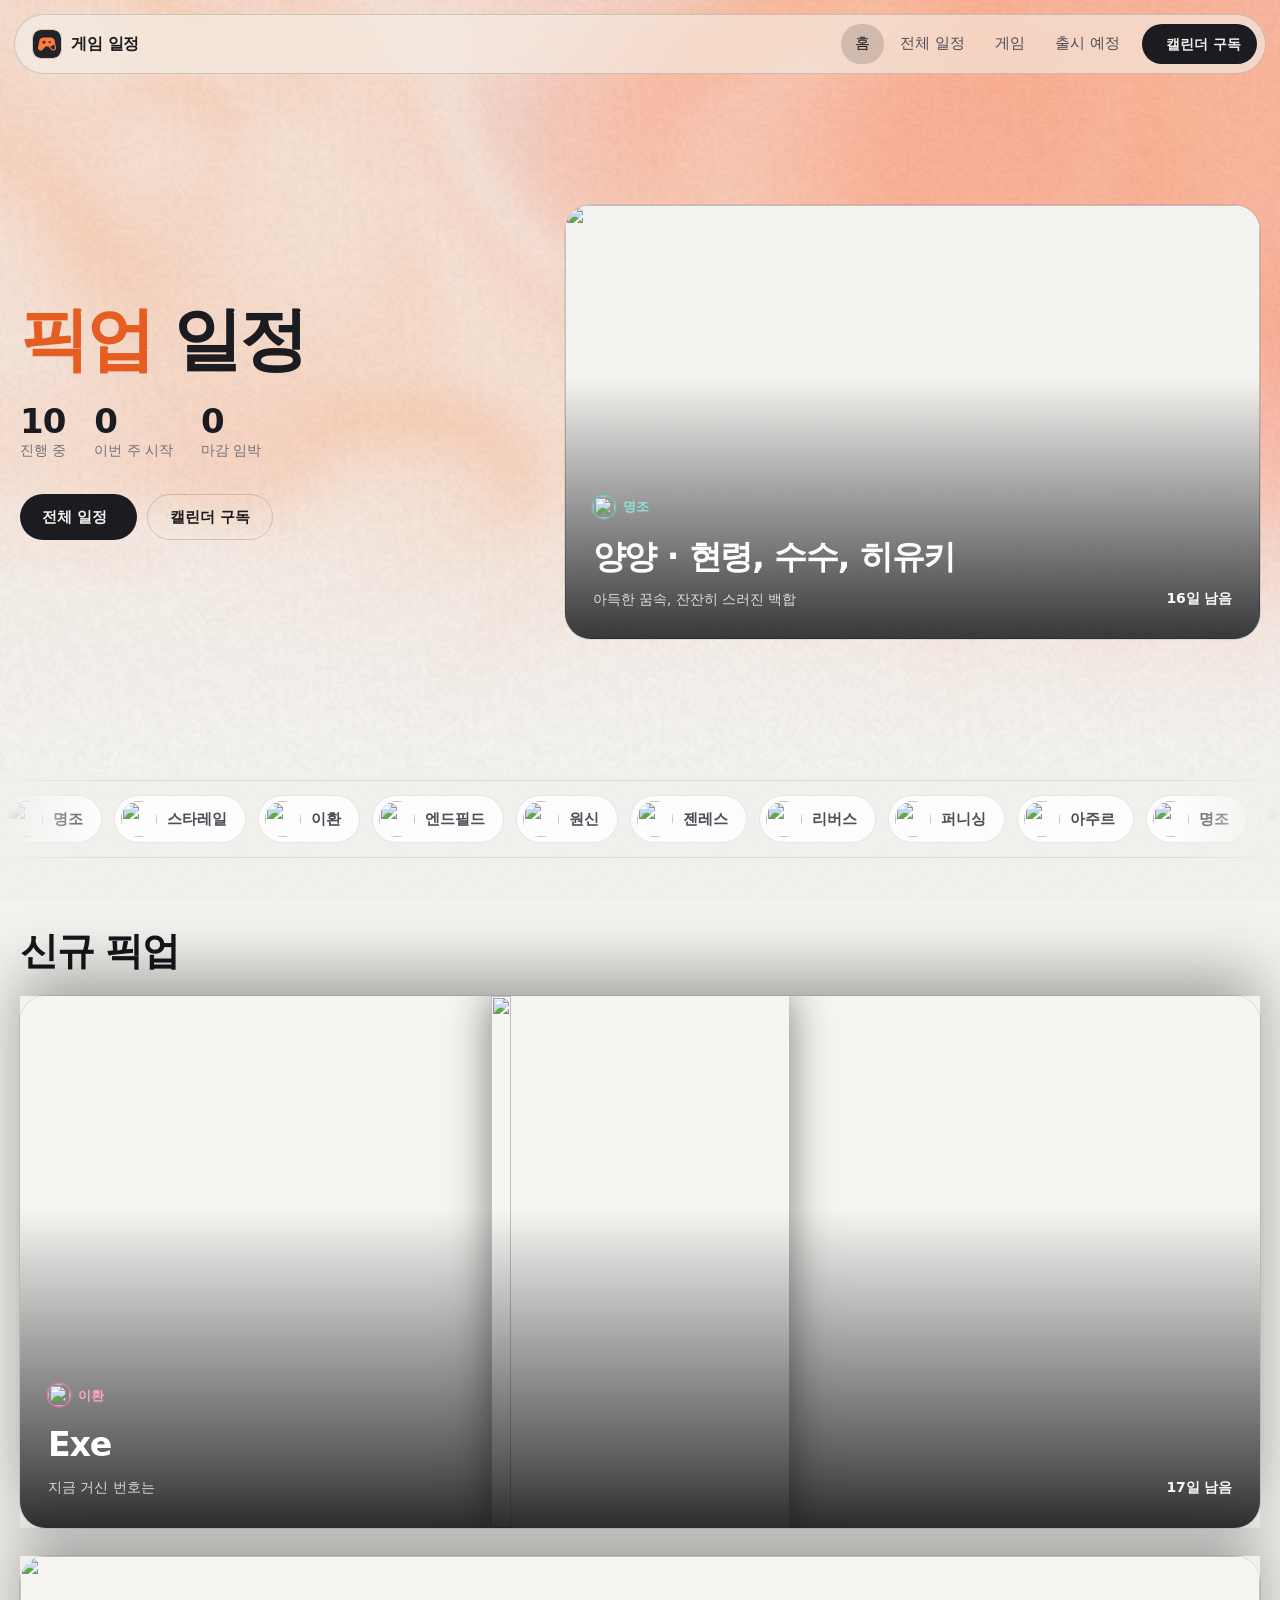
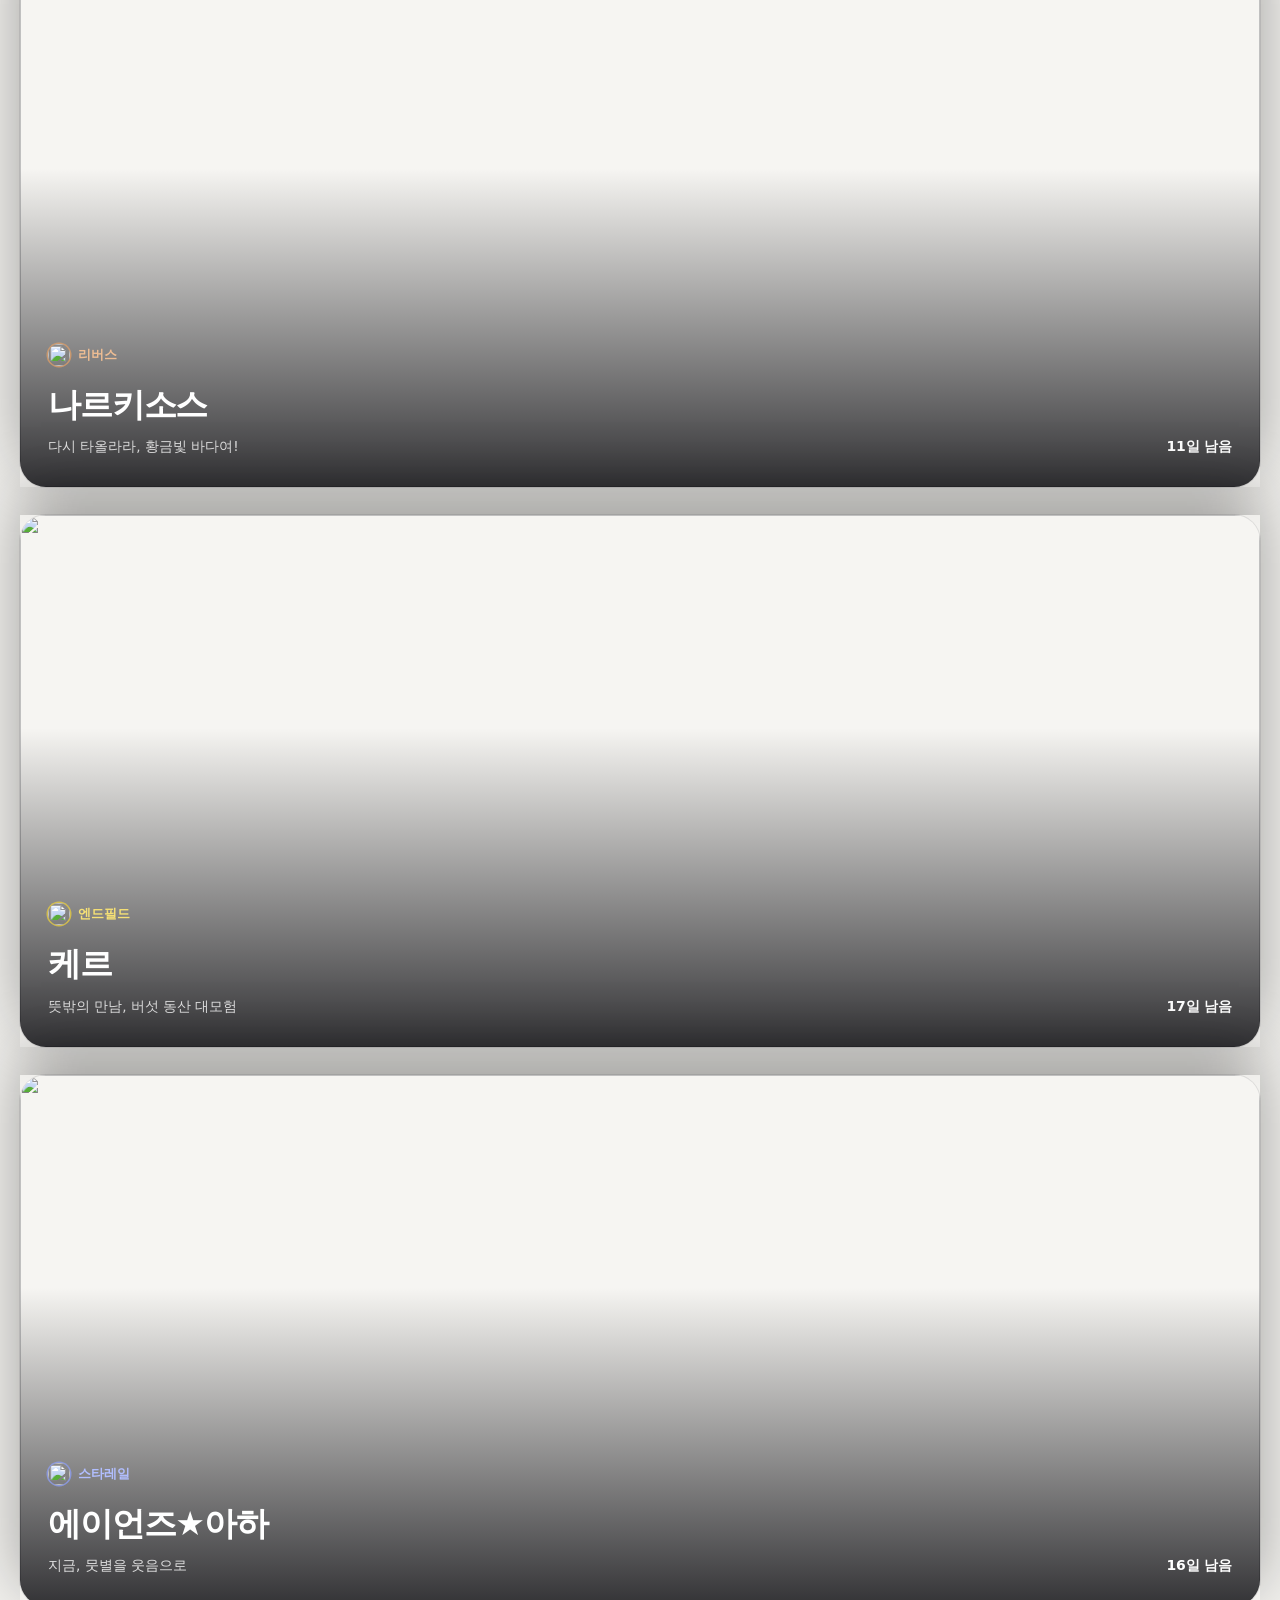
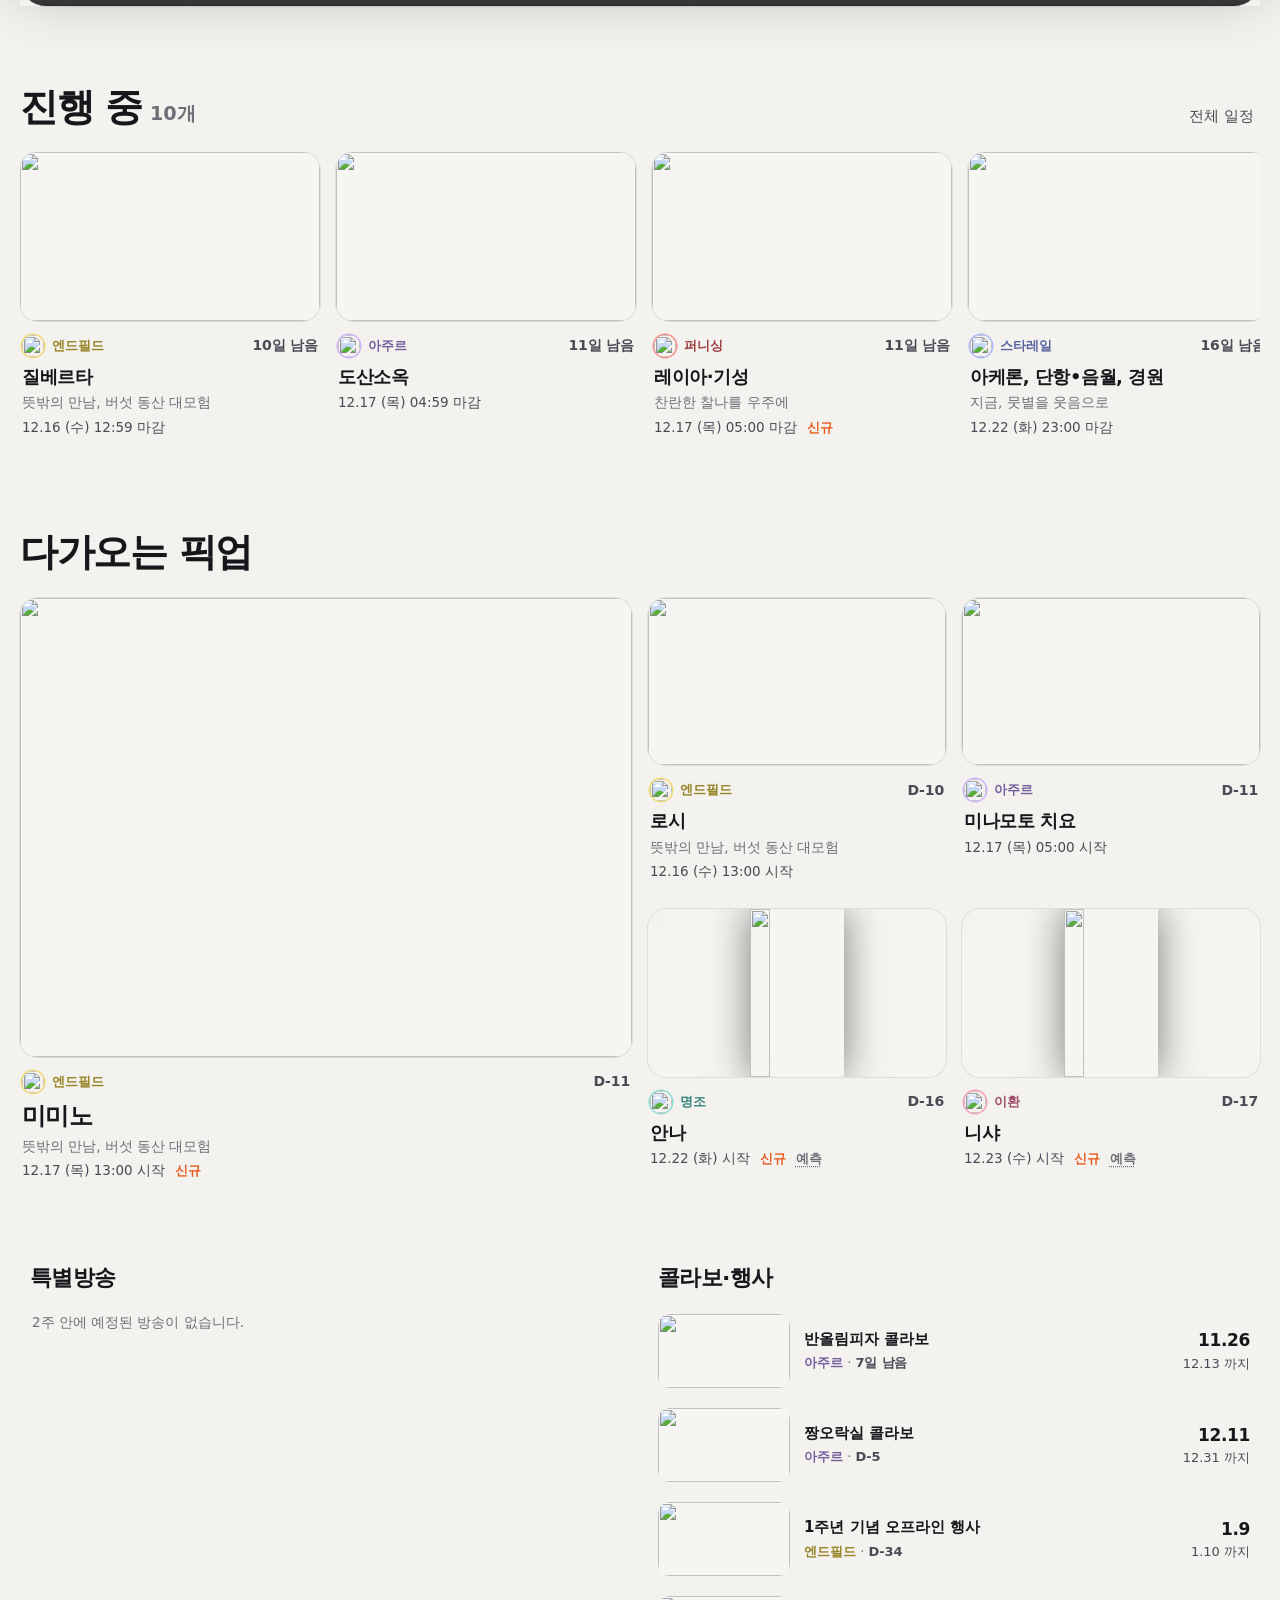
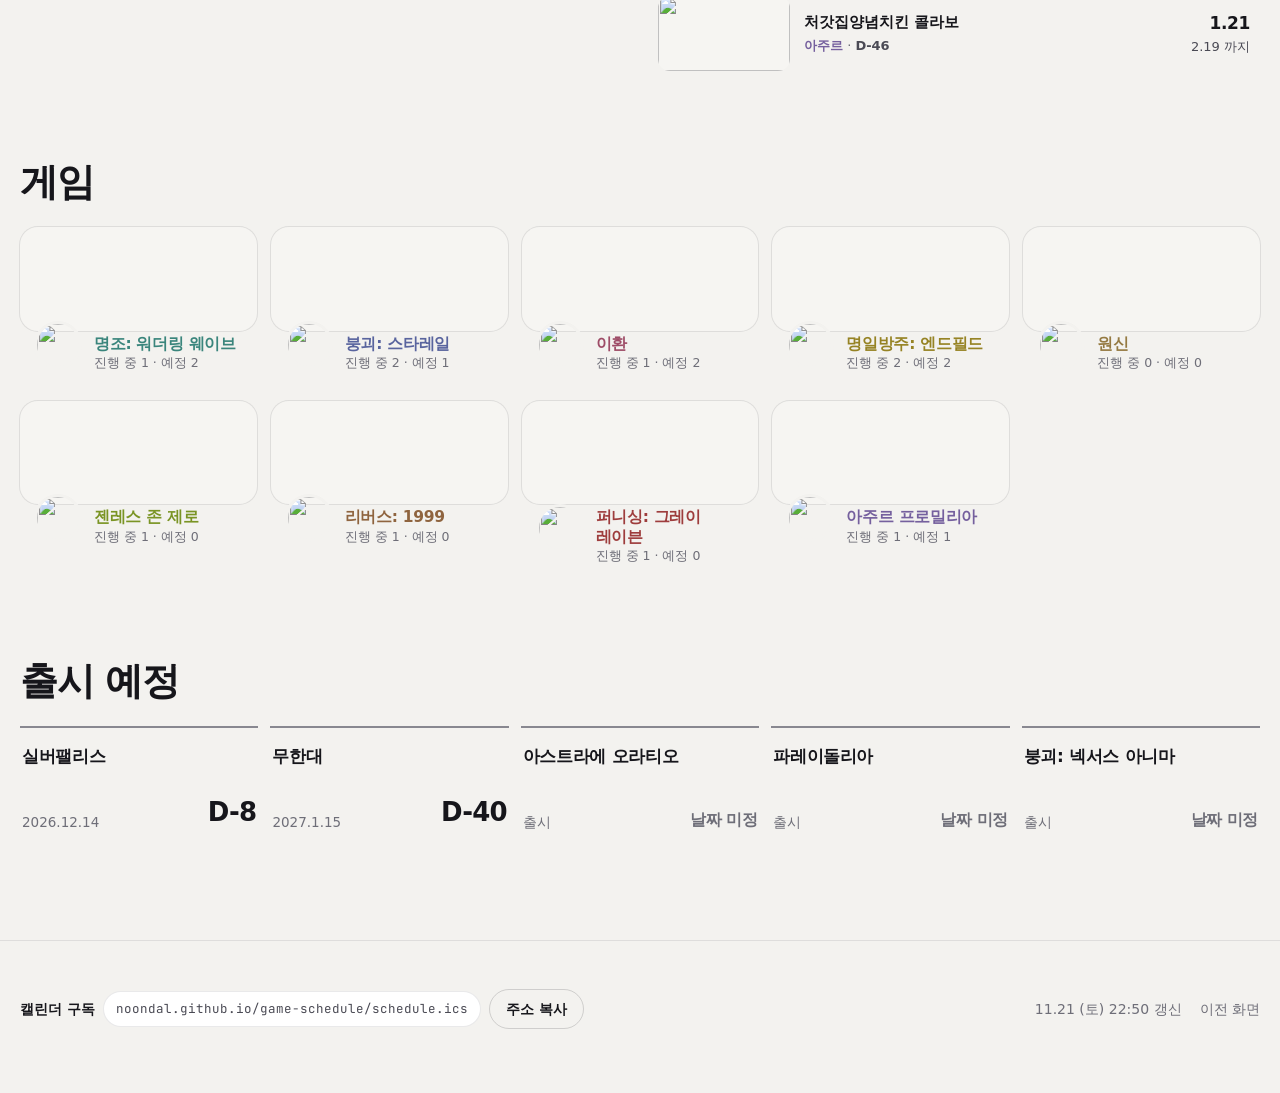
==== commit 951f16af: "v2: 카드 상자 걷어내기, 게임 색, 셰이더 더 밝게·가볍게 사용자 지적 셋을 반영한다. - 테두리·배경이 있는 상자 카드가 'AI 같다' → 상자를 없애고 둥근 그림 아래에  " ====
--- a/v2/index.html
+++ b/v2/index.html
@@ -12,7 +12,7 @@
 <link rel="stylesheet" href="https://cdn.jsdelivr.net/gh/orioncactus/pretendard@v1.3.9/dist/web/variable/pretendardvariable-dynamic-subset.min.css">
 <link rel="stylesheet" href="https://fonts.googleapis.com/css2?family=JetBrains+Mono:wght@500&display=swap">
 <link rel="stylesheet" href="https://cdn.jsdelivr.net/npm/@phosphor-icons/web@2.1.1/src/regular/style.css">
-<link rel="stylesheet" href="app.css?v=7">
+<link rel="stylesheet" href="app.css?v=8">
 </head>
 <body>
 
@@ -108,8 +108,8 @@
   </div>
 </footer>
 
-<script src="app.js?v=7"></script>
-<script src="fx.js?v=7" defer></script>
+<script src="app.js?v=8"></script>
+<script src="fx.js?v=8" defer></script>
 <script>
 (async () => {
   const A = App, D = await A.load();
--- a/v2/app.css
+++ b/v2/app.css
@@ -199,25 +199,45 @@
 .row .media .blank { font-size: 24px; }
 .media .scrim { position: absolute; inset: 0; background: linear-gradient(180deg, transparent 40%, rgba(8, 8, 12, .82) 100%); }
 
+/* 카드: 상자를 쓰지 않는다. 둥근 그림 아래에 글자가 바로 놓인다 (참고: scrolltide·snapblocks
+   갤러리). 테두리·배경이 있는 상자는 '전형적인 AI 화면' 으로 읽힌다는 사용자 지적 (2026-11-21).
+   게임 색(--g)은 게임 이름과 올렸을 때 그림 주변 빛에만 쓴다. 상태는 색 글자로. */
 .card {
   position: relative;
   display: block;
+  --g: var(--ink-2);
+  --g-ink: var(--g);
+}
+.card .media {
   border-radius: var(--r-card);
-  overflow: hidden;
-  background: var(--surface);
-  border: 1px solid var(--line);
-  transition: transform .45s var(--ease), border-color .3s, box-shadow .45s var(--ease);
-}
-.card:hover { transform: translateY(-4px); border-color: var(--line-2); box-shadow: var(--shadow); }
+  box-shadow: 0 0 0 1px var(--line);
+  transition: transform .5s var(--ease), box-shadow .5s var(--ease);
+}
+.card:hover .media {
+  transform: translateY(-4px);
+  box-shadow: 0 0 0 1px color-mix(in srgb, var(--g) 55%, transparent),
+              0 24px 50px -18px color-mix(in srgb, var(--g) 55%, transparent);
+}
 .card:hover .media img.cover { transform: scale(1.04); }
-.card-body { padding: 16px 18px 18px; display: grid; gap: 8px; }
-.card-title { font-size: 18px; font-weight: 700; letter-spacing: -.02em; line-height: 1.3; }
+.card-body { padding: 14px 2px 0; display: grid; gap: 4px; }
+.card .meta { display: flex; align-items: center; justify-content: space-between; gap: 10px; margin-bottom: 4px; }
+.card-title { font-size: 18px; font-weight: 720; letter-spacing: -.025em; line-height: 1.3; }
 .card-sub { font-size: 13.5px; color: var(--ink-3); }
-.card .when { display: flex; align-items: center; justify-content: space-between; gap: 10px; font-size: 13.5px; color: var(--ink-2); }
-
-.game-chip { display: inline-flex; align-items: center; gap: 8px; font-size: 13px; font-weight: 600; color: var(--ink-2); min-width: 0; }
-.game-chip img { width: 22px; height: 22px; border-radius: 50%; flex: none; box-shadow: 0 0 0 1px var(--line-2); }
+.card .date { font-size: 13.5px; color: var(--ink-2); display: flex; gap: 10px; align-items: baseline; flex-wrap: wrap; }
+
+.game-chip { display: inline-flex; align-items: center; gap: 8px; font-size: 13px; font-weight: 700; color: var(--g-ink, var(--ink-2)); min-width: 0; }
+.game-chip img { width: 22px; height: 22px; border-radius: 50%; flex: none; box-shadow: 0 0 0 1.5px color-mix(in srgb, var(--g, #888) 70%, transparent); }
 .game-chip span { overflow: hidden; text-overflow: ellipsis; white-space: nowrap; }
+
+/* 남은 기간: 임박하면 강조색, 아니면 기본 글자. 상자 없이 굵은 숫자로. */
+.dd { font-size: 14px; font-weight: 760; letter-spacing: -.01em; color: var(--ink-2); white-space: nowrap; font-variant-numeric: tabular-nums; }
+.dd.hot { color: var(--accent); }
+
+/* 상태 표시: 상자 대신 작은 색 글자. */
+.flag { font-size: 12.5px; font-weight: 700; white-space: nowrap; }
+.flag.new { color: var(--accent); }
+.flag.pred { color: var(--ink-3); text-decoration: underline dotted; text-underline-offset: 3px; }
+.flag.kind { color: var(--ink-3); font-weight: 600; }
 
 .pill {
   display: inline-flex; align-items: center; gap: 6px;
@@ -227,18 +247,19 @@
   background: var(--line); color: var(--ink-2);
 }
 .pill.hot { background: var(--accent); color: var(--accent-ink); }
-.pill.soft { background: transparent; border: 1px solid var(--line-2); }
 
 /* 그림 위 정보: 큰 대표 카드에서만 쓴다. */
-.feature { border-radius: 26px; }
-.feature .media { aspect-ratio: 16 / 10; }
+.feature .media { aspect-ratio: 16 / 10; border-radius: 26px; }
 .feature .over {
   position: absolute; left: 0; right: 0; bottom: 0;
   padding: 26px 28px;
   display: grid; gap: 10px;
 }
 .feature .over .card-title { font-size: clamp(24px, 2.6vw, 34px); letter-spacing: -.035em; color: #fff; }
-.feature .over .game-chip, .feature .over .card-sub { color: rgba(255, 255, 255, .82); }
+.feature .over .card-sub { color: rgba(255, 255, 255, .82); }
+.feature .over .game-chip { color: color-mix(in srgb, var(--g) 70%, #fff); }
+.feature .over .dd { color: #fff; }
+.feature .over .dd.hot { color: var(--accent); }
 
 /* ---------- 섹션 ---------- */
 section.block { padding: 72px 0 8px; }
@@ -284,8 +305,8 @@
 
 /* 방송 + 행사 두 칸 */
 .duo { display: grid; grid-template-columns: minmax(0, 1fr) minmax(0, 1fr); gap: 16px; }
-.panel { border-radius: var(--r-card); background: var(--surface); border: 1px solid var(--line); padding: 8px; }
-.panel h3 { font-size: 15px; font-weight: 700; padding: 12px 12px 8px; color: var(--ink-2); }
+.panel { padding: 0; }
+.panel h3 { font-size: 22px; font-weight: 760; letter-spacing: -.03em; padding: 0 10px 10px; color: var(--ink); }
 .row {
   display: grid; grid-template-columns: 132px minmax(0, 1fr) auto; gap: 14px; align-items: center;
   padding: 10px; border-radius: 12px;
@@ -295,24 +316,28 @@
 .row .media { border-radius: var(--r-thumb); }
 .row .t { font-weight: 650; font-size: 15px; line-height: 1.35; display: -webkit-box; -webkit-line-clamp: 2; -webkit-box-orient: vertical; overflow: hidden; }
 .row .s { font-size: 13px; color: var(--ink-3); margin-top: 4px; }
+.row .s .g { color: var(--g-ink, var(--g, var(--ink-3))); font-weight: 700; }
+.row .s .dd { font-size: 13px; }
+.row { --g-ink: var(--g); }
 .row .date { text-align: right; font-size: 13px; color: var(--ink-2); white-space: nowrap; }
 .row .date b { display: block; font-size: 17px; color: var(--ink); letter-spacing: -.02em; }
 
 /* 게임 타일 */
 .games { display: grid; grid-template-columns: repeat(auto-fill, minmax(230px, 1fr)); gap: 14px; }
-.game-tile { border-radius: var(--r-card); overflow: hidden; position: relative; border: 1px solid var(--line); background: var(--surface); transition: transform .45s var(--ease), border-color .3s; }
-.game-tile:hover { transform: translateY(-3px); border-color: var(--line-2); }
-.game-tile .art { aspect-ratio: 16 / 7; background: var(--surface-2) center / cover no-repeat; }
+.game-tile { position: relative; display: block; }
+.game-tile .art { aspect-ratio: 16 / 7; border-radius: var(--r-card); background: var(--surface-2) center / cover no-repeat; box-shadow: 0 0 0 1px var(--line); transition: transform .5s var(--ease), box-shadow .5s var(--ease); }
+.game-tile:hover .art { transform: translateY(-3px); box-shadow: 0 0 0 1px color-mix(in srgb, var(--g) 55%, transparent), 0 22px 46px -18px color-mix(in srgb, var(--g) 60%, transparent); }
+.game-tile .name { color: var(--g-ink, var(--ink)); }
 .game-tile .info { display: flex; align-items: center; gap: 12px; padding: 12px 14px 14px; margin-top: -26px; position: relative; }
-.game-tile .info img { width: 48px; height: 48px; border-radius: 50%; border: 3px solid var(--surface); flex: none; }
+.game-tile .info img { width: 48px; height: 48px; border-radius: 50%; border: 3px solid var(--bg); flex: none; }
 .game-tile .name { font-weight: 700; letter-spacing: -.02em; font-size: 15.5px; line-height: 1.25; margin-top: 18px; }
 .game-tile .count { font-size: 12.5px; color: var(--ink-3); }
 
 /* 출시 예정 */
 .launches { display: grid; grid-template-columns: repeat(auto-fill, minmax(220px, 1fr)); gap: 12px; }
 .launch {
-  border-radius: var(--r-card); padding: 18px; border: 1px solid var(--line); background: var(--surface);
-  display: grid; gap: 14px; min-height: 132px; align-content: space-between;
+  padding: 16px 2px 4px; border-top: 2px solid color-mix(in srgb, var(--g, var(--ink-3)) 80%, transparent);
+  display: grid; gap: 14px; min-height: 110px; align-content: space-between;
 }
 .launch .n { font-weight: 720; font-size: 17px; letter-spacing: -.02em; }
 .launch .d { display: flex; justify-content: space-between; align-items: end; color: var(--ink-3); font-size: 13.5px; }
@@ -502,3 +527,13 @@
   .marquee .track .dup, .marquee .track .dup a { display: none !important; }
 }
 @keyframes marquee { to { transform: translateX(-50%); } }
+
+/* 게임 색 글자: 라이트 모드에선 같은 색을 어둡게 해 밝은 바탕에서도 읽히게 한다. */
+@media (prefers-color-scheme: light) {
+  :root:not([data-theme="dark"]) .card, :root:not([data-theme="dark"]) .game-tile,
+  :root:not([data-theme="dark"]) .launch, :root:not([data-theme="dark"]) .row {
+    --g-ink: color-mix(in srgb, var(--g) 62%, #000);
+  }
+}
+.launch { --g-ink: var(--g); }
+.launch .n { color: var(--g-ink, var(--ink)); }
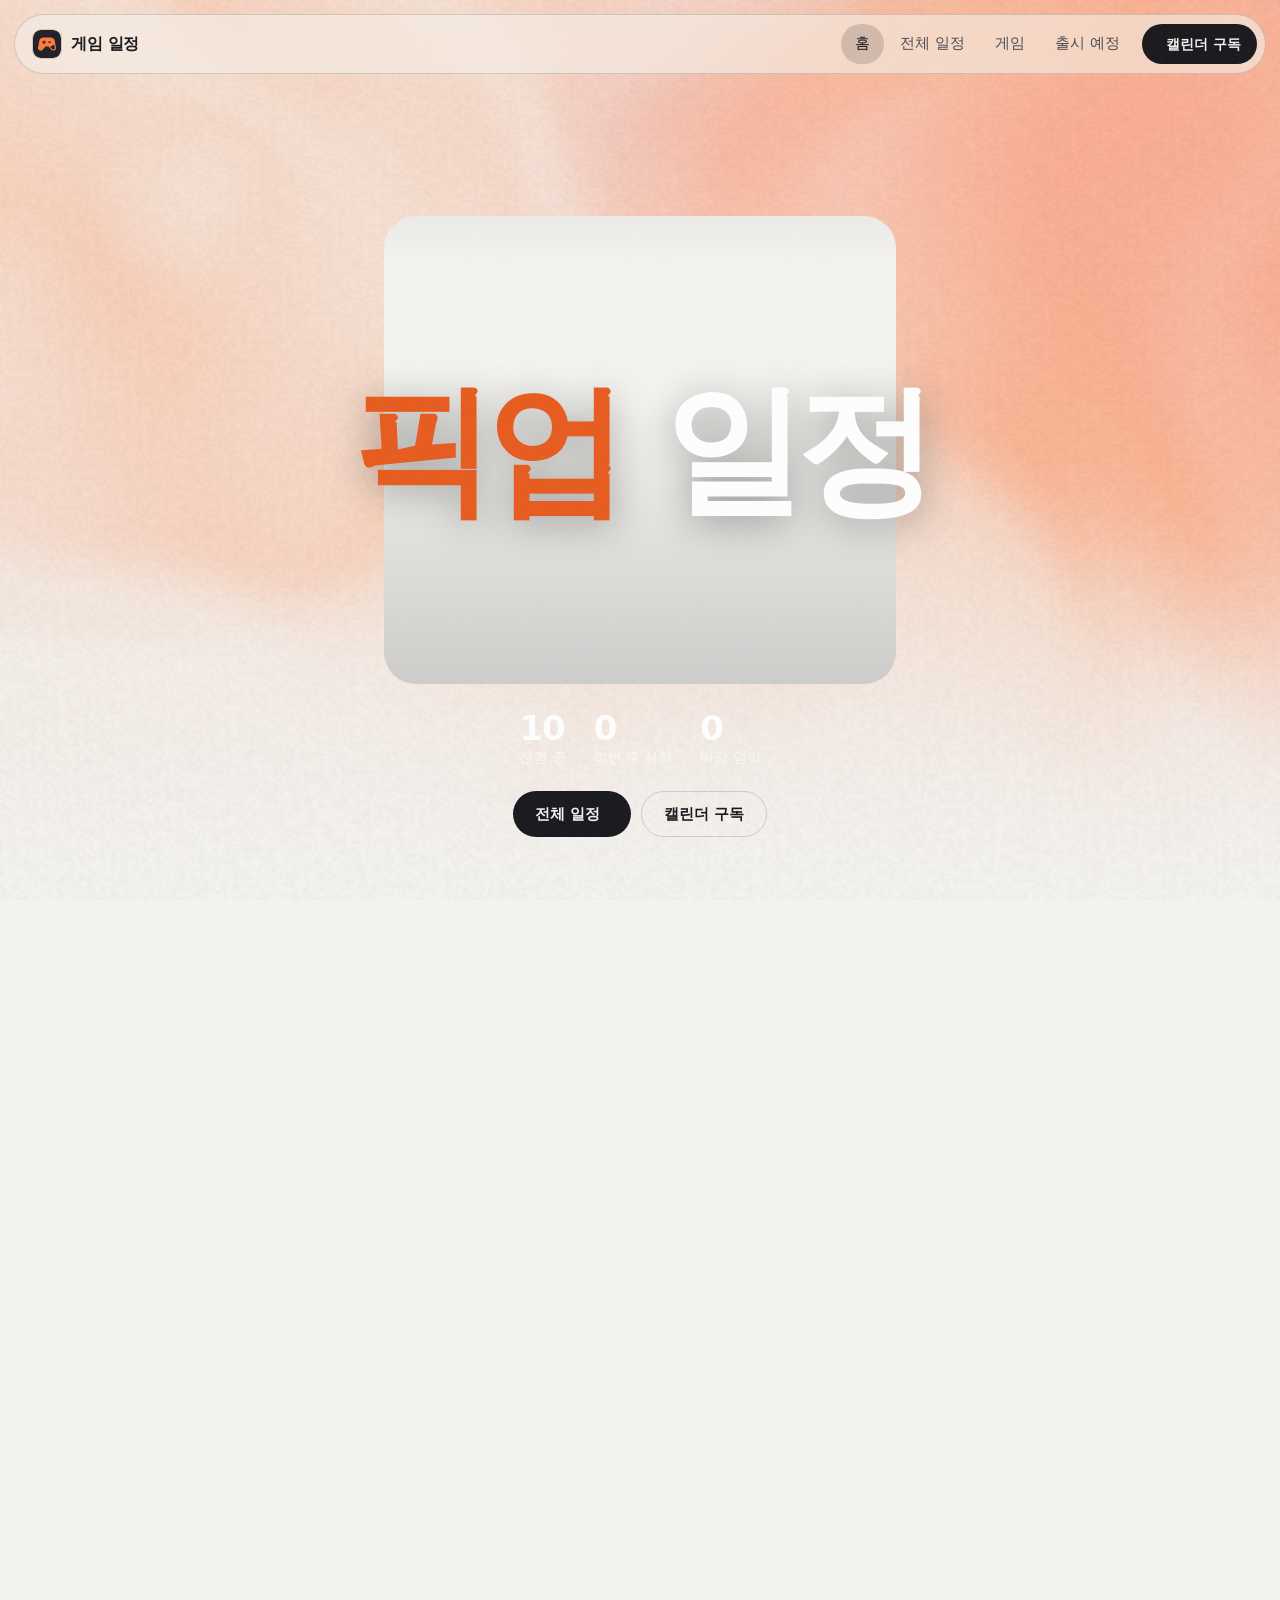
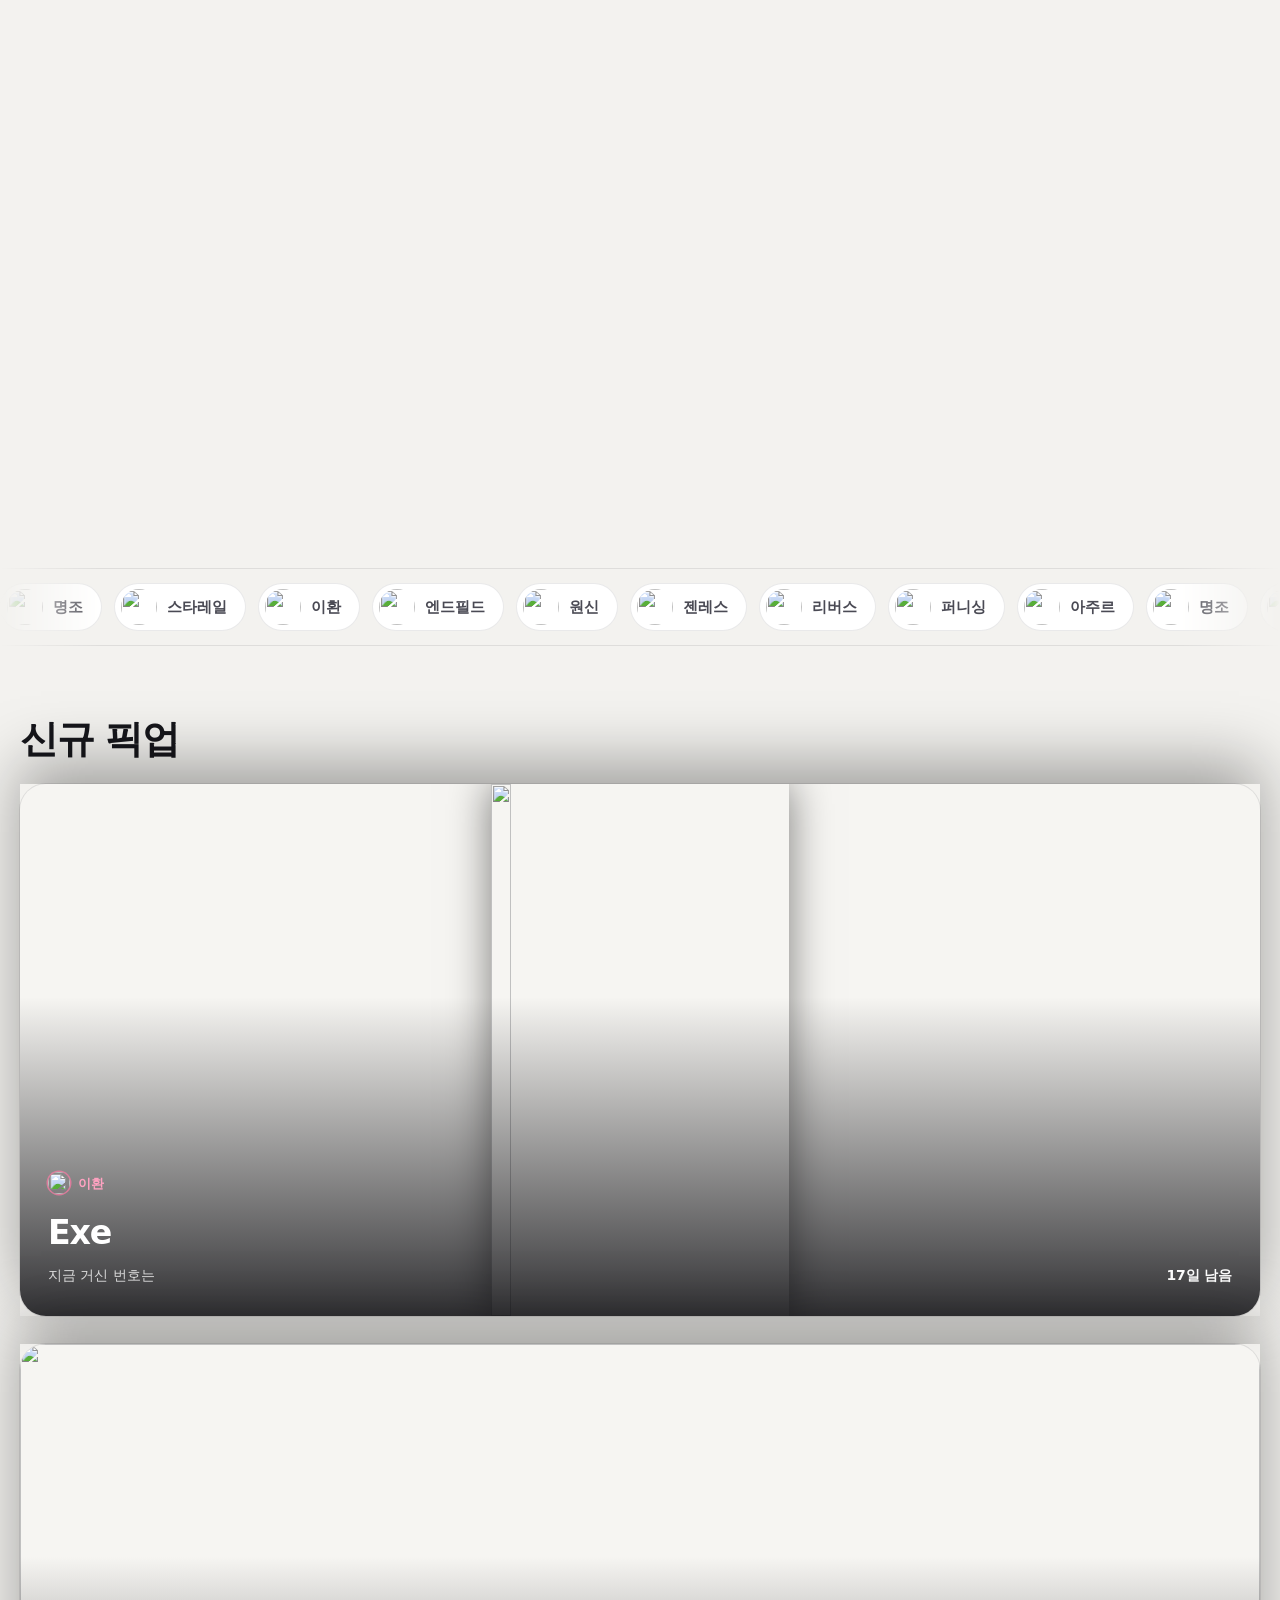
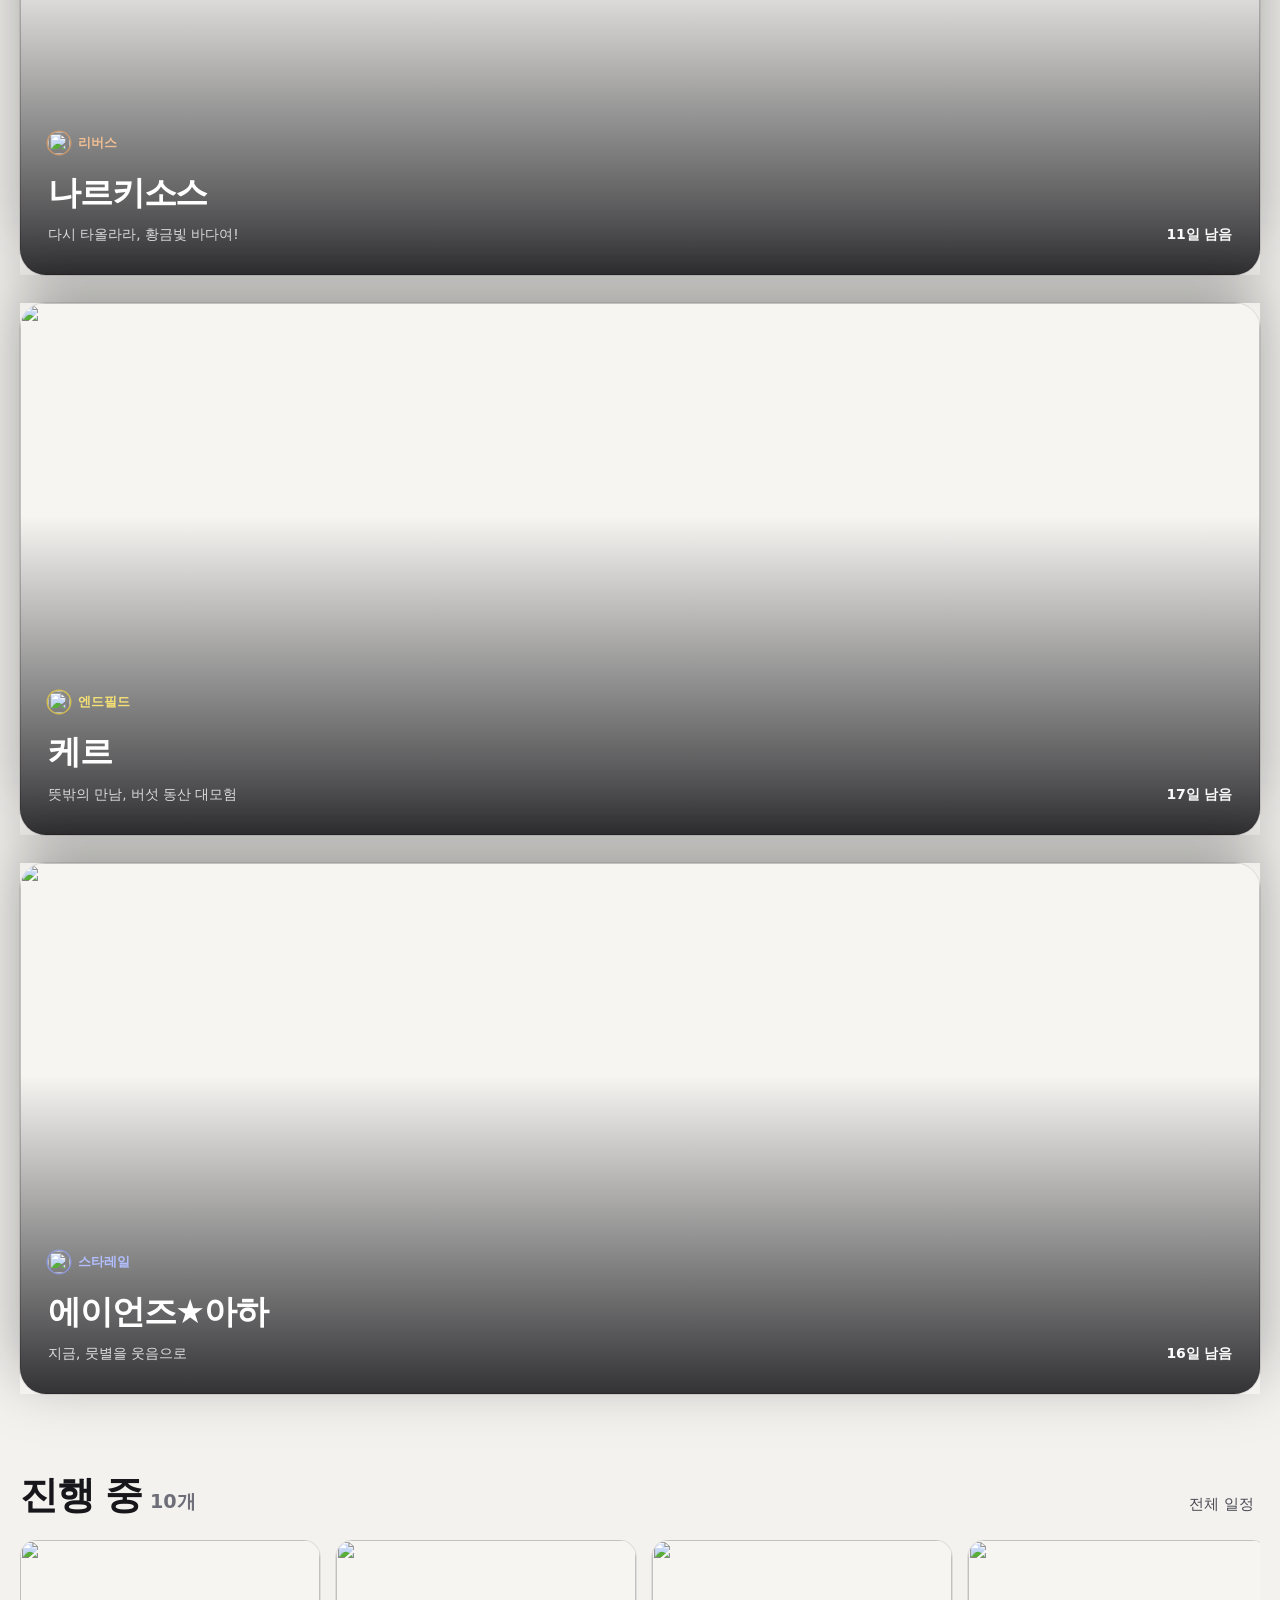
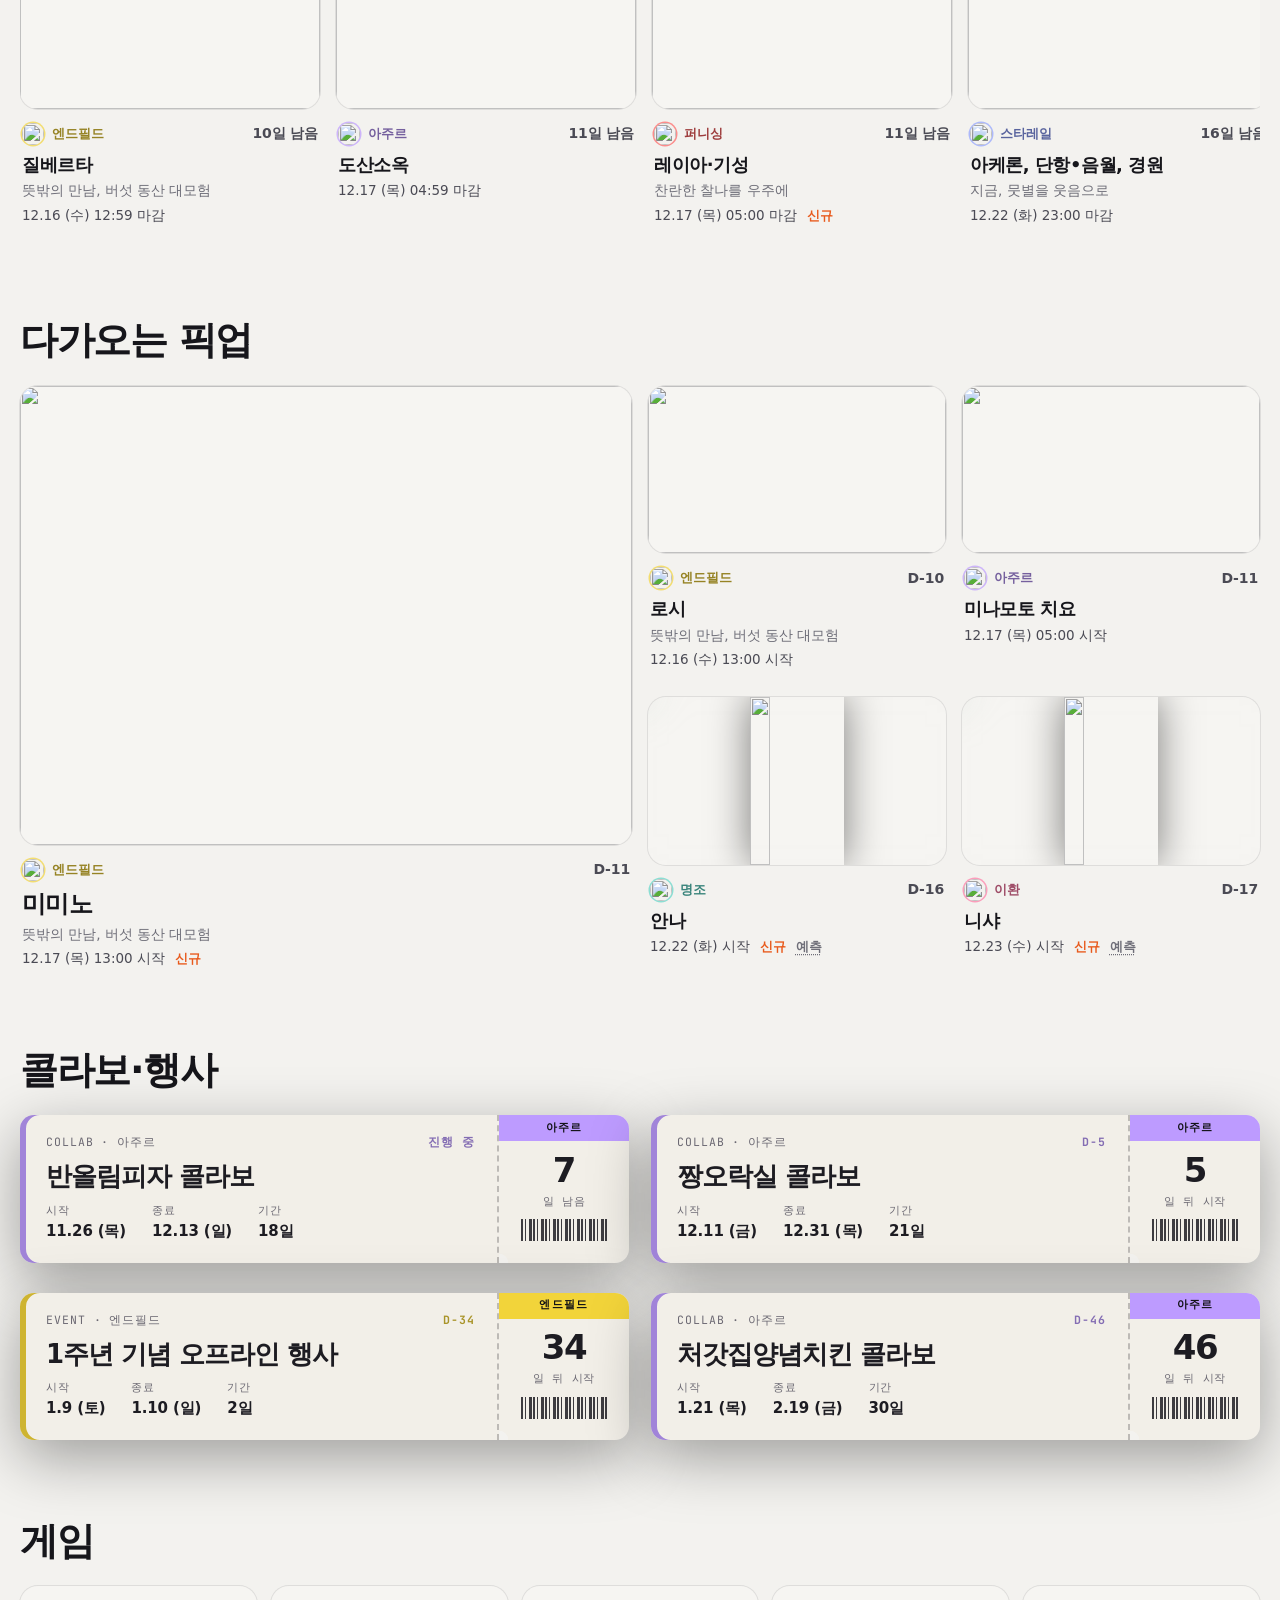
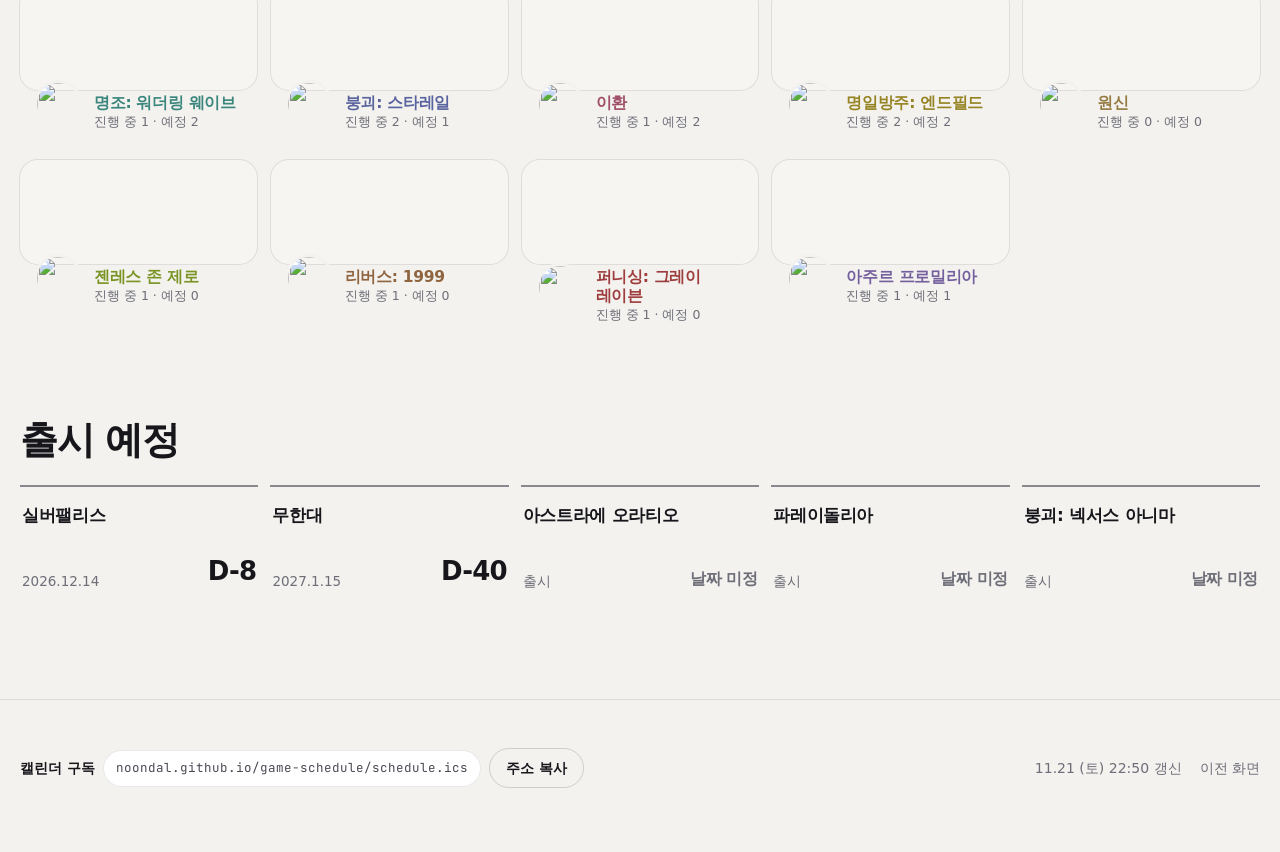
==== commit 588ae2a5: "v2: Aperture Zoom 첫 화면, 신규 픽업 홀로그램 카드, 콜라보·행사 티켓 참고 사이트 항목(유료라 미리보기·설명만 보고 직접 작성): - snapblocks Aper" ====
--- a/v2/index.html
+++ b/v2/index.html
@@ -12,7 +12,7 @@
 <link rel="stylesheet" href="https://cdn.jsdelivr.net/gh/orioncactus/pretendard@v1.3.9/dist/web/variable/pretendardvariable-dynamic-subset.min.css">
 <link rel="stylesheet" href="https://fonts.googleapis.com/css2?family=JetBrains+Mono:wght@500&display=swap">
 <link rel="stylesheet" href="https://cdn.jsdelivr.net/npm/@phosphor-icons/web@2.1.1/src/regular/style.css">
-<link rel="stylesheet" href="app.css?v=8">
+<link rel="stylesheet" href="app.css?v=11">
 </head>
 <body>
 
@@ -28,10 +28,11 @@
 </nav>
 
 <main>
-  <header class="hero" data-shader>
-    <div class="wrap hero-grid">
-      <div>
-        <h1><em>픽업</em> 일정</h1>
+  <section class="aperture" aria-label="대표 픽업">
+    <div class="ap-stick" data-shader>
+      <a class="ap-window" id="ap-window" href="schedule.html" aria-label="대표 픽업 자세히"><div class="media"></div><div class="ap-scrim"></div></a>
+      <h1 class="ap-title"><span class="w1">픽업</span><span class="w2">일정</span></h1>
+      <div class="ap-intro">
         <div class="hero-stats" id="stats" aria-live="polite">
           <div class="stat"><b>-</b><span>진행 중</span></div>
           <div class="stat"><b>-</b><span>이번 주 시작</span></div>
@@ -42,9 +43,9 @@
           <a class="btn btn-ghost" href="#subscribe">캘린더 구독</a>
         </div>
       </div>
-      <div id="featured"><div class="skeleton" style="aspect-ratio:16/10"></div></div>
-    </div>
-  </header>
+      <div class="ap-caption" id="ap-caption"></div>
+    </div>
+  </section>
 
   <nav class="marquee" aria-label="게임 바로가기"><div class="track" id="marquee"></div></nav>
 
@@ -72,10 +73,17 @@
     </div>
   </section>
 
-  <section class="block" id="events-sec">
-    <div class="wrap duo">
-      <div class="panel" id="cast-panel"><h3>특별방송</h3><div id="casts"></div></div>
-      <div class="panel" id="offline-panel"><h3>콜라보·행사</h3><div id="offline"></div></div>
+  <section class="block" id="cast-sec">
+    <div class="wrap">
+      <div class="block-head"><h2>특별방송</h2></div>
+      <div class="panel" id="casts"></div>
+    </div>
+  </section>
+
+  <section class="block" id="offline-sec">
+    <div class="wrap">
+      <div class="block-head"><h2>콜라보·행사</h2></div>
+      <div class="tickets" id="offline"></div>
     </div>
   </section>
 
@@ -108,8 +116,8 @@
   </div>
 </footer>
 
-<script src="app.js?v=8"></script>
-<script src="fx.js?v=8" defer></script>
+<script src="app.js?v=11"></script>
+<script src="fx.js?v=11" defer></script>
 <script>
 (async () => {
   const A = App, D = await A.load();
@@ -118,11 +126,24 @@
   const live = banners.filter(e => A.isLive(e)).sort((a, b) => a.e - b.e);
   const next = banners.filter(e => A.isUpcoming(e)).sort((a, b) => a.s - b.s);
 
-  // 대표: 가장 최근에 열린, 그림이 있는 진행 중 배너. 없으면 다음 픽업.
-  const pool = live.filter(e => e.image && e.image.yt);
+  // 대표: 가장 최근에 열린, 가로 영상 그림이 있는 진행 중 배너. 없으면 다음 픽업.
+  // 화면 가득 열리는 창이라 쇼츠(세로)·아이콘은 피한다.
+  const pool = live.filter(e => e.image && e.image.yt && !e.image.short);
   const hero = pool.sort((a, b) => b.s - a.s)[0] || live[0] || next[0];
-  document.getElementById("featured").innerHTML = hero ? A.feature(hero)
-    : `<div class="empty">지금 표시할 픽업이 없습니다.</div>`;
+  if (hero) {
+    const win = document.getElementById("ap-window");
+    win.href = A.D && hero.url ? hero.url : "schedule.html";
+    win.target = "_blank"; win.rel = "noopener";
+    win.querySelector(".media").innerHTML = A.media(hero);
+    const t = A.timing(hero);
+    const cap = document.getElementById("ap-caption");
+    cap.setAttribute("style", A.gvar(hero.game));
+    cap.innerHTML = `${A.chip(hero.game)}
+      <div class="card-title">${A.esc(A.title(hero))}</div>
+      <div class="sub"><span>${A.esc(hero.version_name || t.sub)}</span>
+        <span class="dd${t.hot ? " hot" : ""}">${A.esc(t.text)}</span></div>
+      <a class="btn btn-main btn-sm" href="${A.esc(hero.url || "schedule.html")}" target="_blank" rel="noopener">자세히 <i class="ph ph-arrow-up-right"></i></a>`;
+  }
 
   const weekEnd = A.dayIndex(now) + 7;
   const stats = [live.length, next.filter(e => A.dayIndex(e.s) < weekEnd).length,
@@ -170,11 +191,14 @@
 
   const in14 = new Date(now.getTime() + 14 * 86400000);
   const casts = D.events.filter(e => e.type === "broadcast" && e.e > now && e.s < in14).sort((a, b) => a.s - b.s).slice(0, 5);
-  const offline = D.events.filter(e => e.type === "event" && (e.e || e.s) > now).sort((a, b) => a.s - b.s).slice(0, 5);
-  document.getElementById("casts").innerHTML = casts.map((e, i) => A.row(e, i)).join("")
-    || `<p class="card-sub" style="padding:8px 12px 16px">2주 안에 예정된 방송이 없습니다.</p>`;
-  document.getElementById("offline").innerHTML = offline.map((e, i) => A.row(e, i)).join("")
-    || `<p class="card-sub" style="padding:8px 12px 16px">예정된 행사가 없습니다.</p>`;
+  const offline = D.events.filter(e => e.type === "event" && (e.e || e.s) > now).sort((a, b) => a.s - b.s).slice(0, 6);
+  document.getElementById("casts").innerHTML = casts.map((e, i) => A.row(e, i)).join("");
+  if (!casts.length) document.getElementById("cast-sec").hidden = true;
+  document.getElementById("offline").innerHTML = offline.map((e, i) => A.ticket(e, i)).join("");
+  if (!offline.length) document.getElementById("offline-sec").hidden = true;
+  A.bindTickets();
+  A.bindHolo();
+  A.apertureFallback();
 
   document.getElementById("game-list").innerHTML =
     D.order.filter(g => g !== A.MISC && A.meta(g)).map((g, i) => A.gameTile(g, i)).join("");
--- a/v2/app.css
+++ b/v2/app.css
@@ -474,7 +474,7 @@
 }
 
 /* ---------- 셰이더 배경 (fx.js) ---------- */
-.hero canvas.shader { position: absolute; inset: 0; z-index: -1; width: 100%; height: 100%; display: block; }
+[data-shader] > canvas.shader { position: absolute; inset: 0; z-index: -1; width: 100%; height: 100%; display: block; }
 .hero.has-shader::before { display: none; }
 
 /* ---------- 신규 픽업: 스크롤하면 한 장씩 겹쳐 쌓인다 ----------
@@ -537,3 +537,160 @@
 }
 .launch { --g-ink: var(--g); }
 .launch .n { color: var(--g-ink, var(--ink)); }
+
+/* ======================================================================
+   Aperture Zoom (홈 첫 화면). 참고: snapblocks "Aperture Zoom" (미리보기를 보고 직접 작성).
+   대표 픽업 그림이 작은 둥근 창에서 시작해 스크롤하면 화면을 채우고, "픽업 / 일정" 이
+   양옆으로 갈라진다. 다 열리면 배너 정보가 나타난다.
+   진행도 --p(0에서 1)를 CSS 스크롤 타임라인이 움직이고, 지원하지 않는 브라우저는 app.js 가
+   같은 값을 넣는다. 모든 모양은 --p 하나로 계산한다 (경로가 하나라 두 곳이 어긋나지 않는다).
+   ====================================================================== */
+@property --p { syntax: "<number>"; inherits: true; initial-value: 0; }
+.aperture { position: relative; height: 240vh; view-timeline: --ap block; }
+.ap-stick {
+  position: sticky; top: 0; height: 100dvh; overflow: hidden; isolation: isolate;
+  /* 부드러운 가속·감속 (smoothstep) */
+  --e: calc(var(--p) * var(--p) * (3 - 2 * var(--p)));
+}
+@supports (animation-timeline: view()) {
+  @media (prefers-reduced-motion: no-preference) {
+    .ap-stick { animation: ap-open linear both; animation-timeline: --ap; animation-range: contain 0% contain 100%; }
+  }
+}
+@keyframes ap-open { from { --p: 0; } to { --p: 1; } }
+.ap-window {
+  position: absolute; inset: 0; display: block; overflow: hidden;
+  clip-path: inset(calc((1 - var(--e)) * 24%) calc((1 - var(--e)) * 30%) round calc((1 - var(--e)) * 32px));
+  will-change: clip-path;
+}
+.ap-window .media { position: absolute; inset: 0; aspect-ratio: auto; height: 100%; border-radius: 0; box-shadow: none; }
+.ap-window .media img.cover { transform: scale(calc(1.18 - .18 * var(--e))); transition: none; }
+.ap-scrim { position: absolute; inset: 0; pointer-events: none;
+  background: linear-gradient(180deg, rgba(8, 8, 12, .55) 0%, transparent 30%, transparent 45%, rgba(8, 8, 12, .85) 100%);
+  opacity: calc(.35 + .65 * var(--e)); }
+.ap-title {
+  position: absolute; inset: 0; display: flex; align-items: center; justify-content: center; gap: .32em;
+  pointer-events: none; z-index: 2;
+  font-size: clamp(56px, 11vw, 168px); font-weight: 820; letter-spacing: -.06em; line-height: 1;
+  color: #fff; text-shadow: 0 6px 40px rgba(0, 0, 0, .35);
+}
+.ap-title .w1 { color: var(--accent); transform: translateX(calc(var(--e) * -30vw)); }
+.ap-title .w2 { transform: translateX(calc(var(--e) * 30vw)); }
+.ap-title span { display: inline-block; opacity: calc(1 - var(--e) * 1.05); }
+.ap-intro {
+  position: absolute; left: 0; right: 0; bottom: 7vh; z-index: 2;
+  display: flex; flex-direction: column; align-items: center; gap: 22px;
+  opacity: calc(1 - var(--e) * 2.4);
+  transform: translateY(calc(var(--e) * 40px));
+}
+.ap-intro .hero-stats { margin: 0; color: #fff; }
+.ap-intro .stat span { color: rgba(255, 255, 255, .72); }
+.ap-intro .hero-cta { margin: 0; justify-content: center; }
+.ap-caption {
+  position: absolute; left: 0; right: 0; bottom: 0; z-index: 3;
+  padding: 0 max(20px, calc((100vw - 1320px) / 2)) 7vh;
+  display: grid; gap: 12px; justify-items: start;
+  opacity: calc((var(--e) - .72) * 3.6);
+  transform: translateY(calc((1 - var(--e)) * 30px));
+  pointer-events: none;
+}
+.ap-caption > * { pointer-events: auto; }
+.ap-caption .card-title { font-size: clamp(32px, 4.4vw, 64px); letter-spacing: -.045em; color: #fff; line-height: 1.05; }
+.ap-caption .game-chip { color: color-mix(in srgb, var(--g, #fff) 70%, #fff); font-size: 15px; }
+.ap-caption .game-chip img { width: 28px; height: 28px; }
+.ap-caption .sub { color: rgba(255, 255, 255, .82); font-size: 16px; display: flex; gap: 14px; align-items: baseline; flex-wrap: wrap; }
+.ap-caption .dd { font-size: 16px; color: #fff; }
+.ap-caption .dd.hot { color: var(--accent); }
+@media (max-width: 700px) {
+  .aperture { height: 200vh; }
+  .ap-window { clip-path: inset(calc((1 - var(--e)) * 30%) calc((1 - var(--e)) * 12%) round calc((1 - var(--e)) * 24px)); }
+  .ap-title { flex-direction: column; gap: 0; }
+  .ap-title .w1 { transform: translateY(calc(var(--e) * -22vh)); }
+  .ap-title .w2 { transform: translateY(calc(var(--e) * 22vh)); }
+}
+/* 움직임 줄이기: 처음부터 열린 화면 한 장. 스크롤 길이도 없앤다. */
+@media (prefers-reduced-motion: reduce) {
+  .aperture { height: auto; }
+  .ap-stick { position: relative; --p: 1; }
+  .ap-intro { display: none; }
+  .ap-title { display: none; }
+}
+
+/* ======================================================================
+   홀로그램 카드 (신규 픽업). 참고: scrollshaders "Holo" 효과 (직접 작성, 셰이더 아님).
+   가챠의 SSR 카드처럼 마우스를 따라 무지갯빛 광택이 흐르고 카드가 살짝 기운다.
+   광택 위치 --mx/--my, 기울기 --rx/--ry 는 app.js 가 넣는다.
+   ====================================================================== */
+.holo .media { transform-style: preserve-3d; transition: transform .25s ease-out, box-shadow .5s var(--ease); }
+.holo .foil, .holo .glare { position: absolute; inset: 0; pointer-events: none; border-radius: inherit; opacity: 0; transition: opacity .35s var(--ease); z-index: 2; }
+.holo .foil {
+  mix-blend-mode: color-dodge;
+  background: repeating-linear-gradient(115deg,
+    #ff6f91 0%, #ffc75f 7%, #7dffb3 14%, #6fb7ff 21%, #c58bff 28%, #ff6f91 35%);
+  background-size: 260% 260%;
+  background-position: var(--mx, 50%) var(--my, 50%);
+  filter: brightness(.62) saturate(1.3);
+}
+.holo .glare { mix-blend-mode: overlay; background: radial-gradient(circle at var(--mx, 50%) var(--my, 30%), rgba(255, 255, 255, .55), transparent 48%); }
+.holo:hover .foil { opacity: .6; }
+.holo:hover .glare { opacity: 1; }
+@media (hover: hover) and (prefers-reduced-motion: no-preference) {
+  .holo:hover .media { transform: perspective(900px) rotateX(var(--rx, 0deg)) rotateY(var(--ry, 0deg)) translateY(-4px); }
+  .holo.feature:hover .media { transform: perspective(1400px) rotateX(calc(var(--rx, 0deg) * .5)) rotateY(calc(var(--ry, 0deg) * .5)); }
+}
+
+/* ======================================================================
+   Tear Ticket (콜라보·행사). 참고: snapblocks "Tear Ticket" (직접 작성, WebGL 없이).
+   행사를 기차표로. 오른쪽 그루터기를 끌어 뜯으면 날아가고 다시 인쇄된다.
+   종이 색은 다크 화면에서도 표가 표처럼 보이게 밝게 두고, 띠·그루터기에 게임 색을 쓴다.
+   ====================================================================== */
+.tickets { display: grid; grid-template-columns: repeat(auto-fill, minmax(min(100%, 520px), 1fr)); gap: 30px 22px; }
+.ticket {
+  --paper: #f2efe8; --paper-ink: #1d1c22; --paper-2: #6b6872;
+  --tg: var(--g, var(--accent));
+  position: relative;
+  display: grid; grid-template-columns: minmax(0, 1fr) 132px;
+  color: var(--paper-ink);
+  filter: drop-shadow(0 18px 30px rgba(0, 0, 0, .35));
+  user-select: none;
+}
+.ticket .main {
+  background: var(--paper); border-radius: 14px 0 0 14px; padding: 18px 22px 20px 26px;
+  position: relative; display: grid; gap: 12px; min-width: 0;
+  box-shadow: inset 6px 0 0 color-mix(in srgb, var(--tg) 85%, #000);
+}
+.ticket .line { display: flex; justify-content: space-between; gap: 12px; font-family: var(--mono); font-size: 11.5px; letter-spacing: .08em; color: var(--paper-2); }
+.ticket .line b { color: color-mix(in srgb, var(--tg) 70%, #000); font-weight: 700; }
+.ticket .tt { font-size: 26px; font-weight: 800; letter-spacing: -.04em; line-height: 1.1; }
+.ticket .tt a { color: inherit; }
+.ticket .tt a:hover { text-decoration: underline; text-underline-offset: 4px; }
+.ticket .grid4 { display: grid; grid-template-columns: repeat(3, auto); justify-content: start; column-gap: 26px; row-gap: 4px; }
+.ticket .grid4 small { display: block; font-family: var(--mono); font-size: 10.5px; letter-spacing: .08em; color: var(--paper-2); }
+.ticket .grid4 span { font-size: 15px; font-weight: 700; letter-spacing: -.01em; }
+.ticket .stub {
+  position: relative; background-color: var(--paper); border-radius: 0 14px 14px 0;
+  display: grid; place-items: center; align-content: center; gap: 6px; padding: 30px 10px 14px;
+  /* 절취선: 점선 + 위아래 반원 홈 */
+  background-image: radial-gradient(circle at 0 0, var(--bg) 9px, transparent 9.5px), radial-gradient(circle at 0 100%, var(--bg) 9px, transparent 9.5px);
+  border-left: 2px dashed color-mix(in srgb, var(--paper-ink) 25%, transparent);
+  cursor: grab; touch-action: pan-y;
+  transition: transform .45s var(--ease), opacity .45s var(--ease);
+}
+.ticket .stub .band { position: absolute; top: 0; left: 0; right: 0; height: 26px; border-radius: 0 14px 0 0; background: var(--tg); color: #121216; font-size: 11px; font-weight: 800; letter-spacing: .12em; display: grid; place-items: center; }
+.ticket .stub .big { font-size: 34px; font-weight: 820; letter-spacing: -.04em; line-height: 1; }
+.ticket .stub .cap { font-size: 11px; color: var(--paper-2); font-family: var(--mono); letter-spacing: .06em; }
+.ticket .stub .code { width: 86px; height: 22px; margin-top: 4px; background: repeating-linear-gradient(90deg, var(--paper-ink) 0 2px, transparent 2px 4px, var(--paper-ink) 4px 5px, transparent 5px 8px, var(--paper-ink) 8px 11px, transparent 11px 12px); opacity: .85; }
+.ticket .stub:active { cursor: grabbing; }
+.ticket .stub.drag { transition: none; }
+.ticket .stub.torn { transform: translate(140px, 60px) rotate(24deg); opacity: 0; }
+.ticket .stub.reprint { transition: none; transform: none; opacity: 0; }
+.ticket .hint { position: absolute; right: 6px; bottom: -22px; font-size: 11.5px; color: var(--ink-3); }
+@media (max-width: 560px) {
+  .ticket { grid-template-columns: minmax(0, 1fr) 104px; }
+  .ticket .tt { font-size: 21px; }
+  .ticket .grid4 { grid-template-columns: repeat(2, auto); }
+  .ticket .stub .big { font-size: 26px; }
+}
+@media (prefers-reduced-motion: reduce) {
+  .ticket .stub { transition: none; }
+}
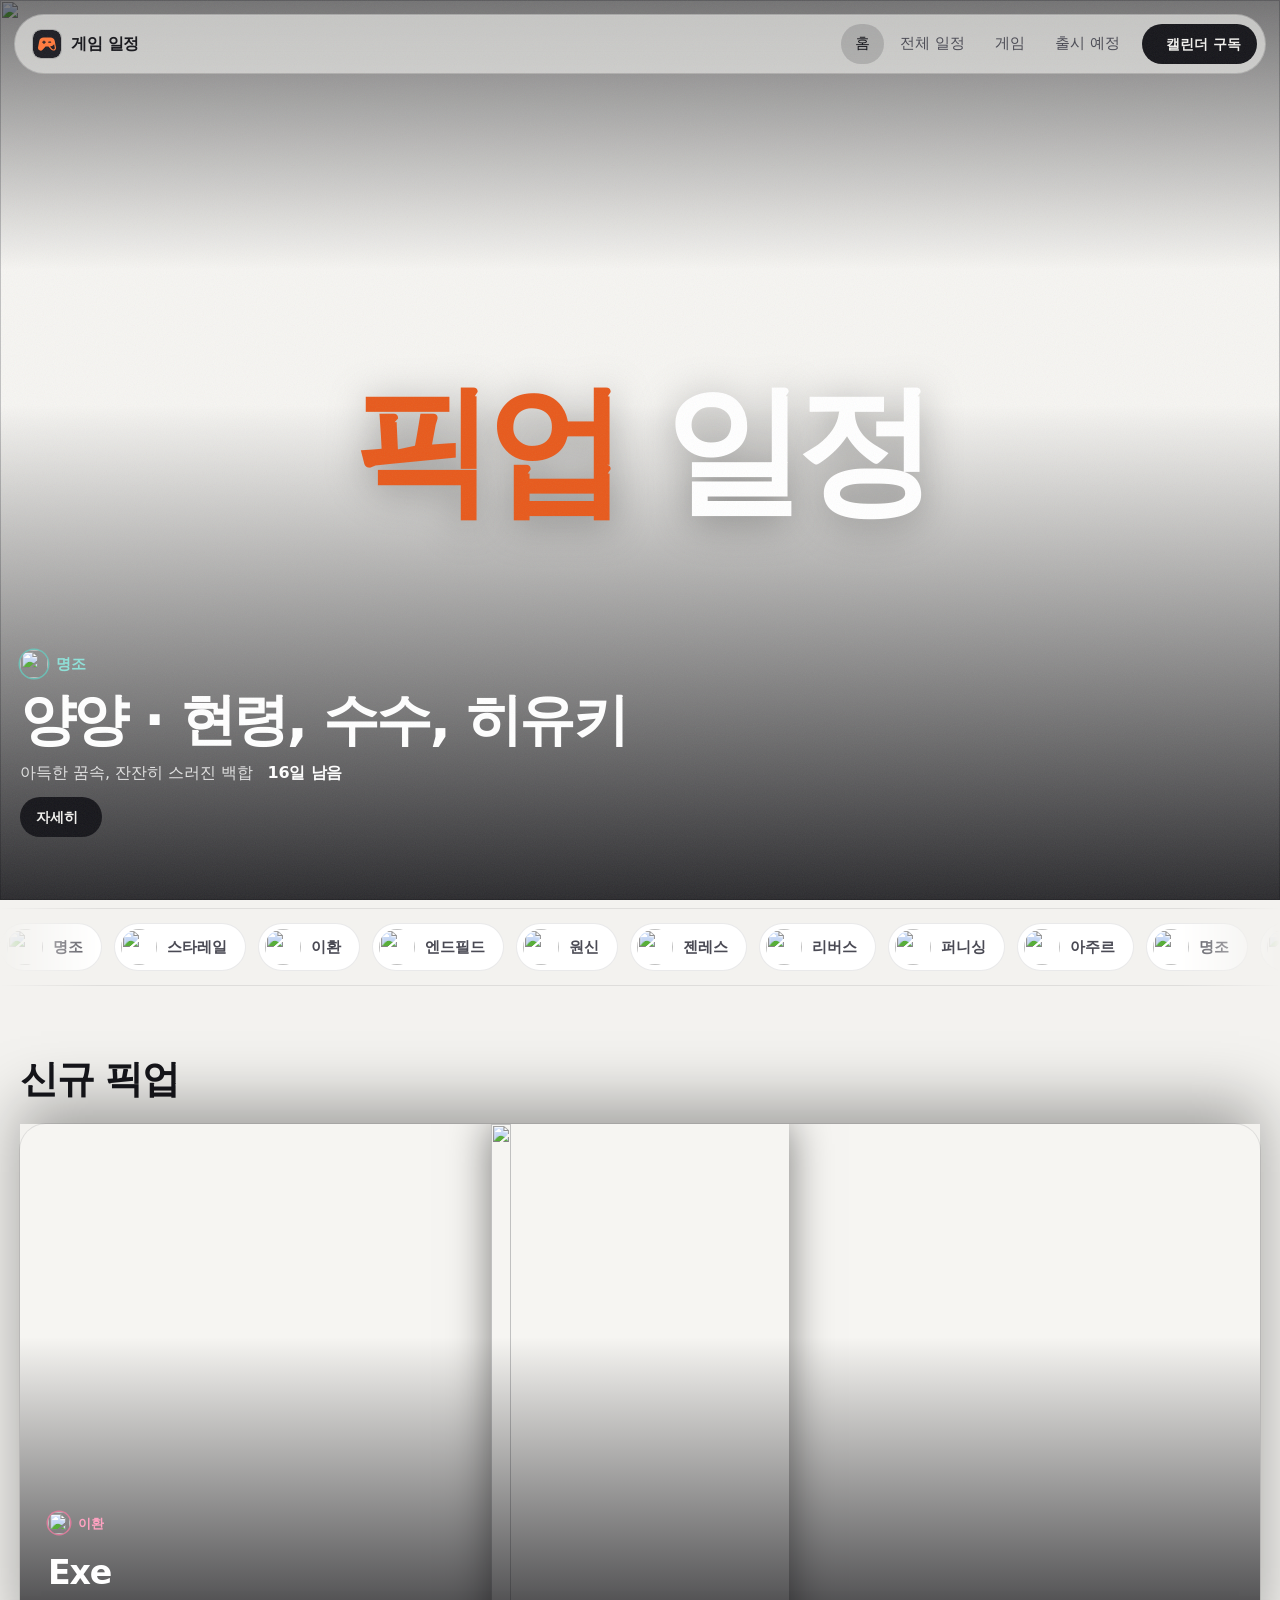
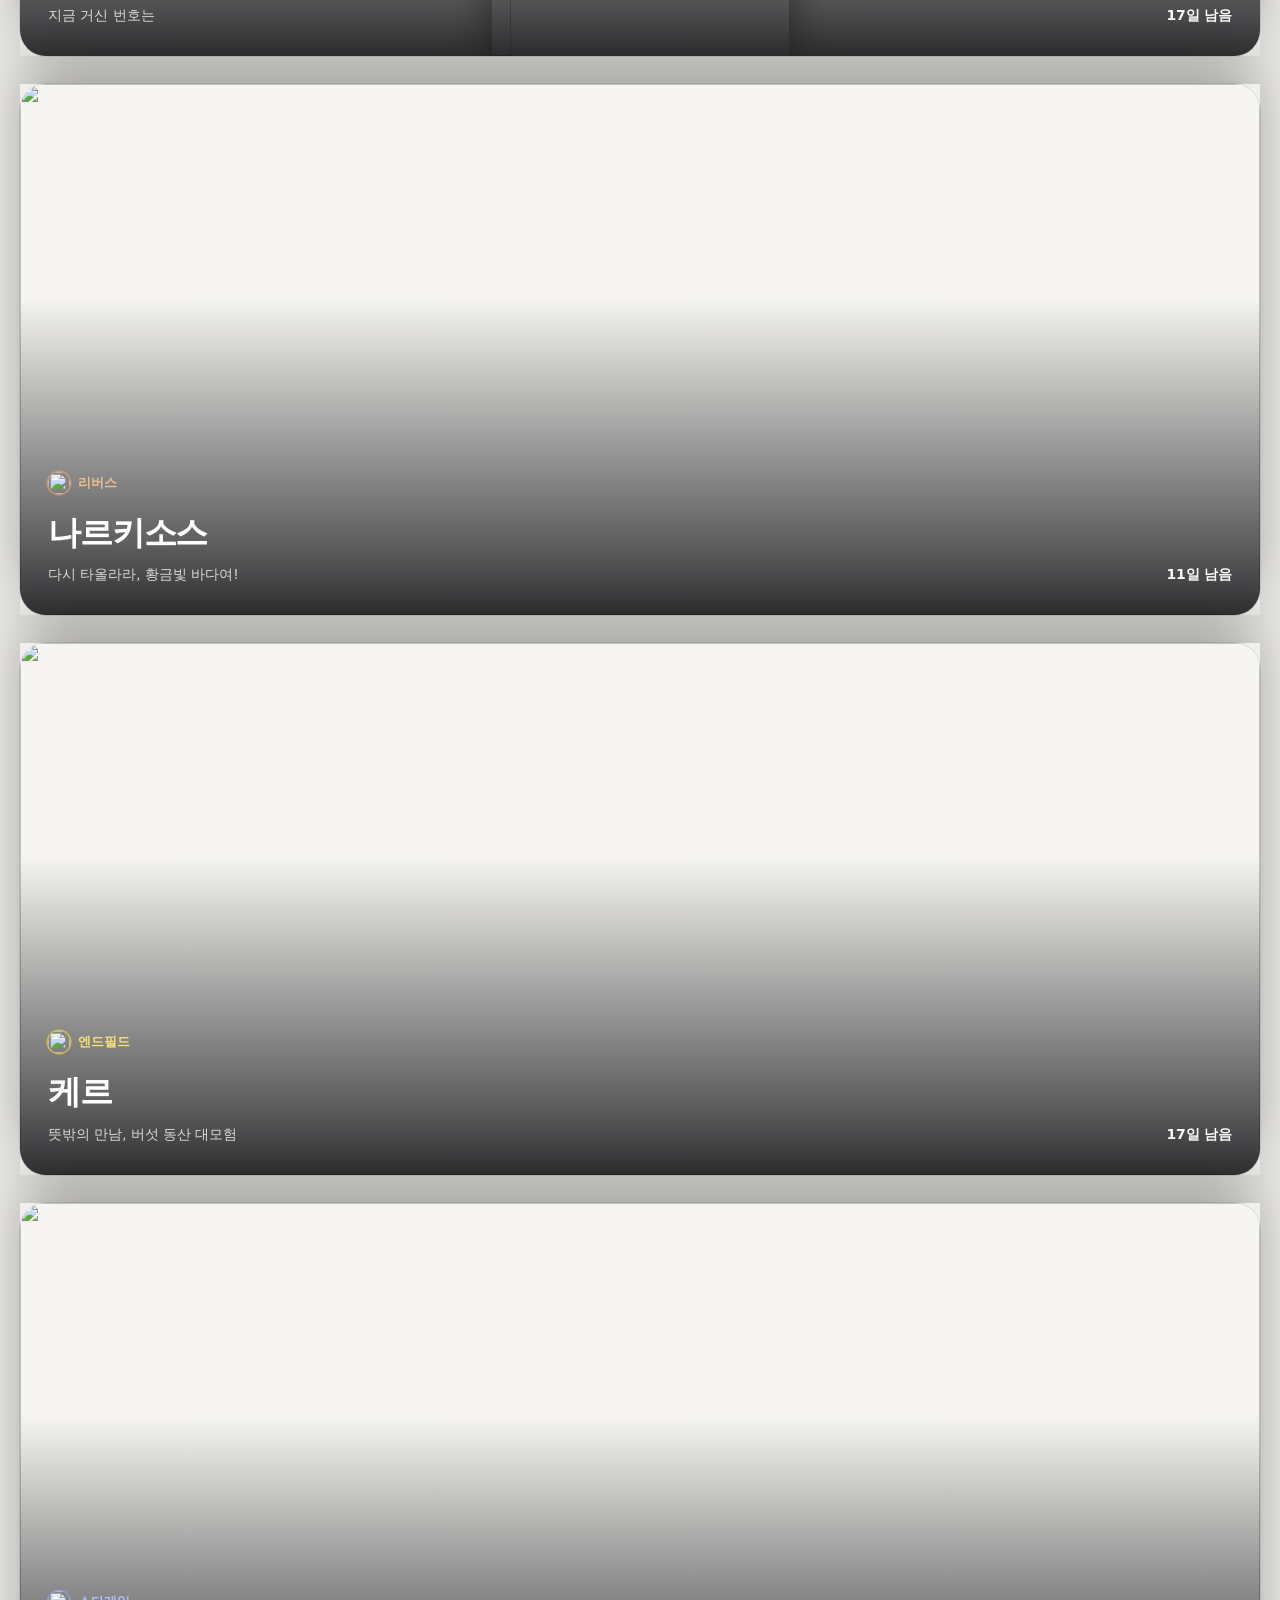
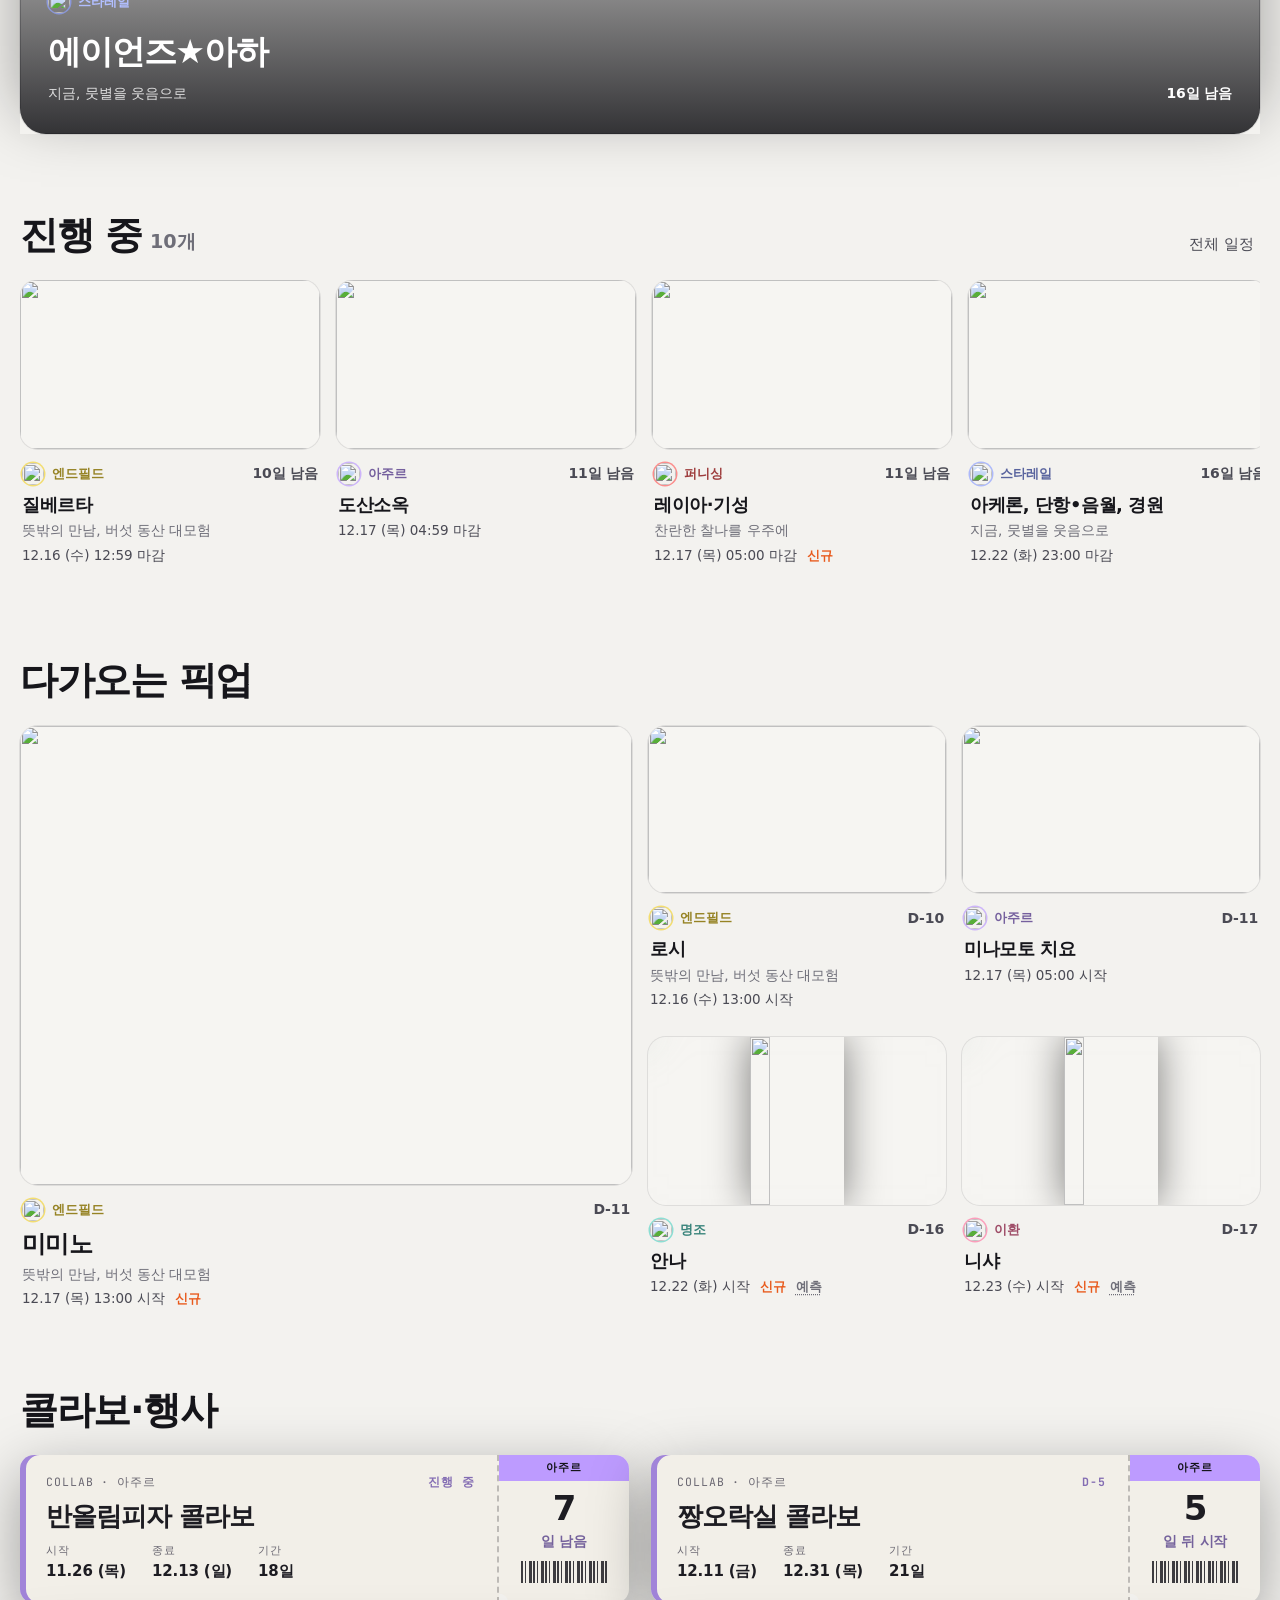
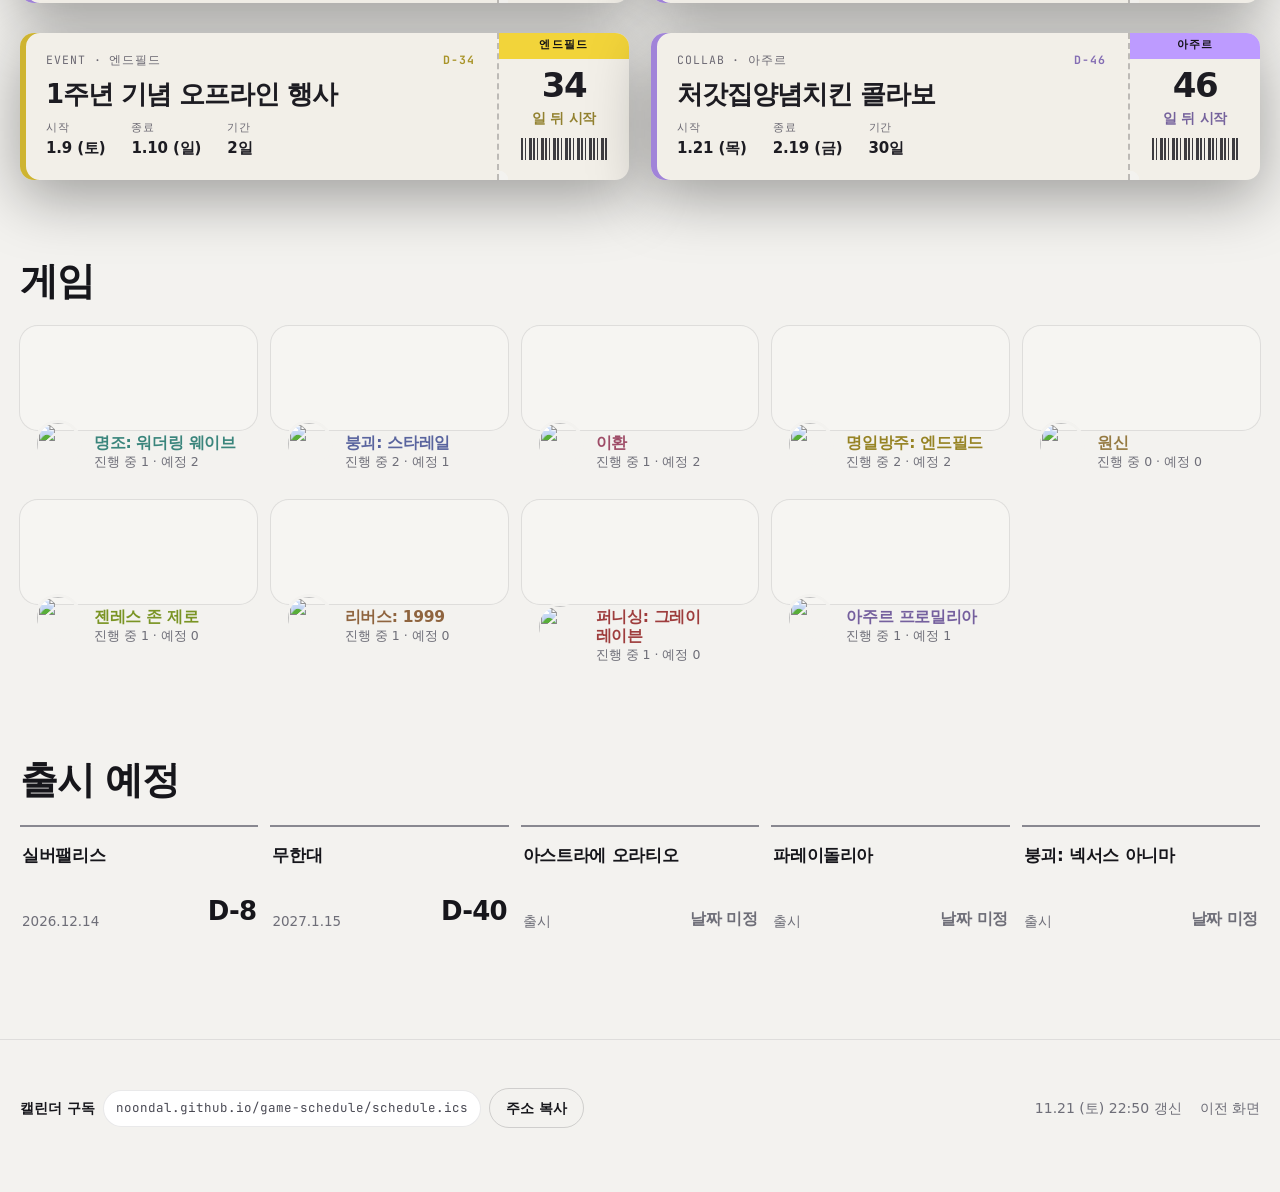
==== commit 60b292b8: "v2: 대표 창은 내릴 때만 열리고 다시 닫히지 않음, 티켓 남은 날 글씨 진하게·'오늘 마감' Co-Authored-By: Claude Opus 5.5 <noreply@anthr" ====
--- a/v2/index.html
+++ b/v2/index.html
@@ -12,7 +12,7 @@
 <link rel="stylesheet" href="https://cdn.jsdelivr.net/gh/orioncactus/pretendard@v1.3.9/dist/web/variable/pretendardvariable-dynamic-subset.min.css">
 <link rel="stylesheet" href="https://fonts.googleapis.com/css2?family=JetBrains+Mono:wght@500&display=swap">
 <link rel="stylesheet" href="https://cdn.jsdelivr.net/npm/@phosphor-icons/web@2.1.1/src/regular/style.css">
-<link rel="stylesheet" href="app.css?v=11">
+<link rel="stylesheet" href="app.css?v=12">
 </head>
 <body>
 
@@ -116,8 +116,8 @@
   </div>
 </footer>
 
-<script src="app.js?v=11"></script>
-<script src="fx.js?v=11" defer></script>
+<script src="app.js?v=12"></script>
+<script src="fx.js?v=12" defer></script>
 <script>
 (async () => {
   const A = App, D = await A.load();
--- a/v2/app.css
+++ b/v2/app.css
@@ -546,18 +546,16 @@
    같은 값을 넣는다. 모든 모양은 --p 하나로 계산한다 (경로가 하나라 두 곳이 어긋나지 않는다).
    ====================================================================== */
 @property --p { syntax: "<number>"; inherits: true; initial-value: 0; }
-.aperture { position: relative; height: 240vh; view-timeline: --ap block; }
+.aperture { position: relative; height: 240vh; }
 .ap-stick {
   position: sticky; top: 0; height: 100dvh; overflow: hidden; isolation: isolate;
   /* 부드러운 가속·감속 (smoothstep) */
   --e: calc(var(--p) * var(--p) * (3 - 2 * var(--p)));
 }
-@supports (animation-timeline: view()) {
-  @media (prefers-reduced-motion: no-preference) {
-    .ap-stick { animation: ap-open linear both; animation-timeline: --ap; animation-range: contain 0% contain 100%; }
-  }
-}
-@keyframes ap-open { from { --p: 0; } to { --p: 1; } }
+/* 한 방향으로만 열린다. 진행도는 app.js 가 '지금까지 가장 많이 내린 만큼'만 넣으므로
+   위로 올려도 다시 닫히지 않는다. 다 열리면 남은 스크롤 길이를 접어(.opened) 한 화면짜리가 된다. */
+.aperture.opened { height: 100dvh; }
+.aperture.opened .ap-stick { position: relative; --p: 1; }
 .ap-window {
   position: absolute; inset: 0; display: block; overflow: hidden;
   clip-path: inset(calc((1 - var(--e)) * 24%) calc((1 - var(--e)) * 30%) round calc((1 - var(--e)) * 32px));
@@ -602,7 +600,7 @@
 .ap-caption .dd { font-size: 16px; color: #fff; }
 .ap-caption .dd.hot { color: var(--accent); }
 @media (max-width: 700px) {
-  .aperture { height: 200vh; }
+  .aperture:not(.opened) { height: 200vh; }
   .ap-window { clip-path: inset(calc((1 - var(--e)) * 30%) calc((1 - var(--e)) * 12%) round calc((1 - var(--e)) * 24px)); }
   .ap-title { flex-direction: column; gap: 0; }
   .ap-title .w1 { transform: translateY(calc(var(--e) * -22vh)); }
@@ -678,7 +676,7 @@
 }
 .ticket .stub .band { position: absolute; top: 0; left: 0; right: 0; height: 26px; border-radius: 0 14px 0 0; background: var(--tg); color: #121216; font-size: 11px; font-weight: 800; letter-spacing: .12em; display: grid; place-items: center; }
 .ticket .stub .big { font-size: 34px; font-weight: 820; letter-spacing: -.04em; line-height: 1; }
-.ticket .stub .cap { font-size: 11px; color: var(--paper-2); font-family: var(--mono); letter-spacing: .06em; }
+.ticket .stub .cap { font-size: 13.5px; font-weight: 750; letter-spacing: -.01em; color: color-mix(in srgb, var(--tg) 55%, var(--paper-ink)); }
 .ticket .stub .code { width: 86px; height: 22px; margin-top: 4px; background: repeating-linear-gradient(90deg, var(--paper-ink) 0 2px, transparent 2px 4px, var(--paper-ink) 4px 5px, transparent 5px 8px, var(--paper-ink) 8px 11px, transparent 11px 12px); opacity: .85; }
 .ticket .stub:active { cursor: grabbing; }
 .ticket .stub.drag { transition: none; }
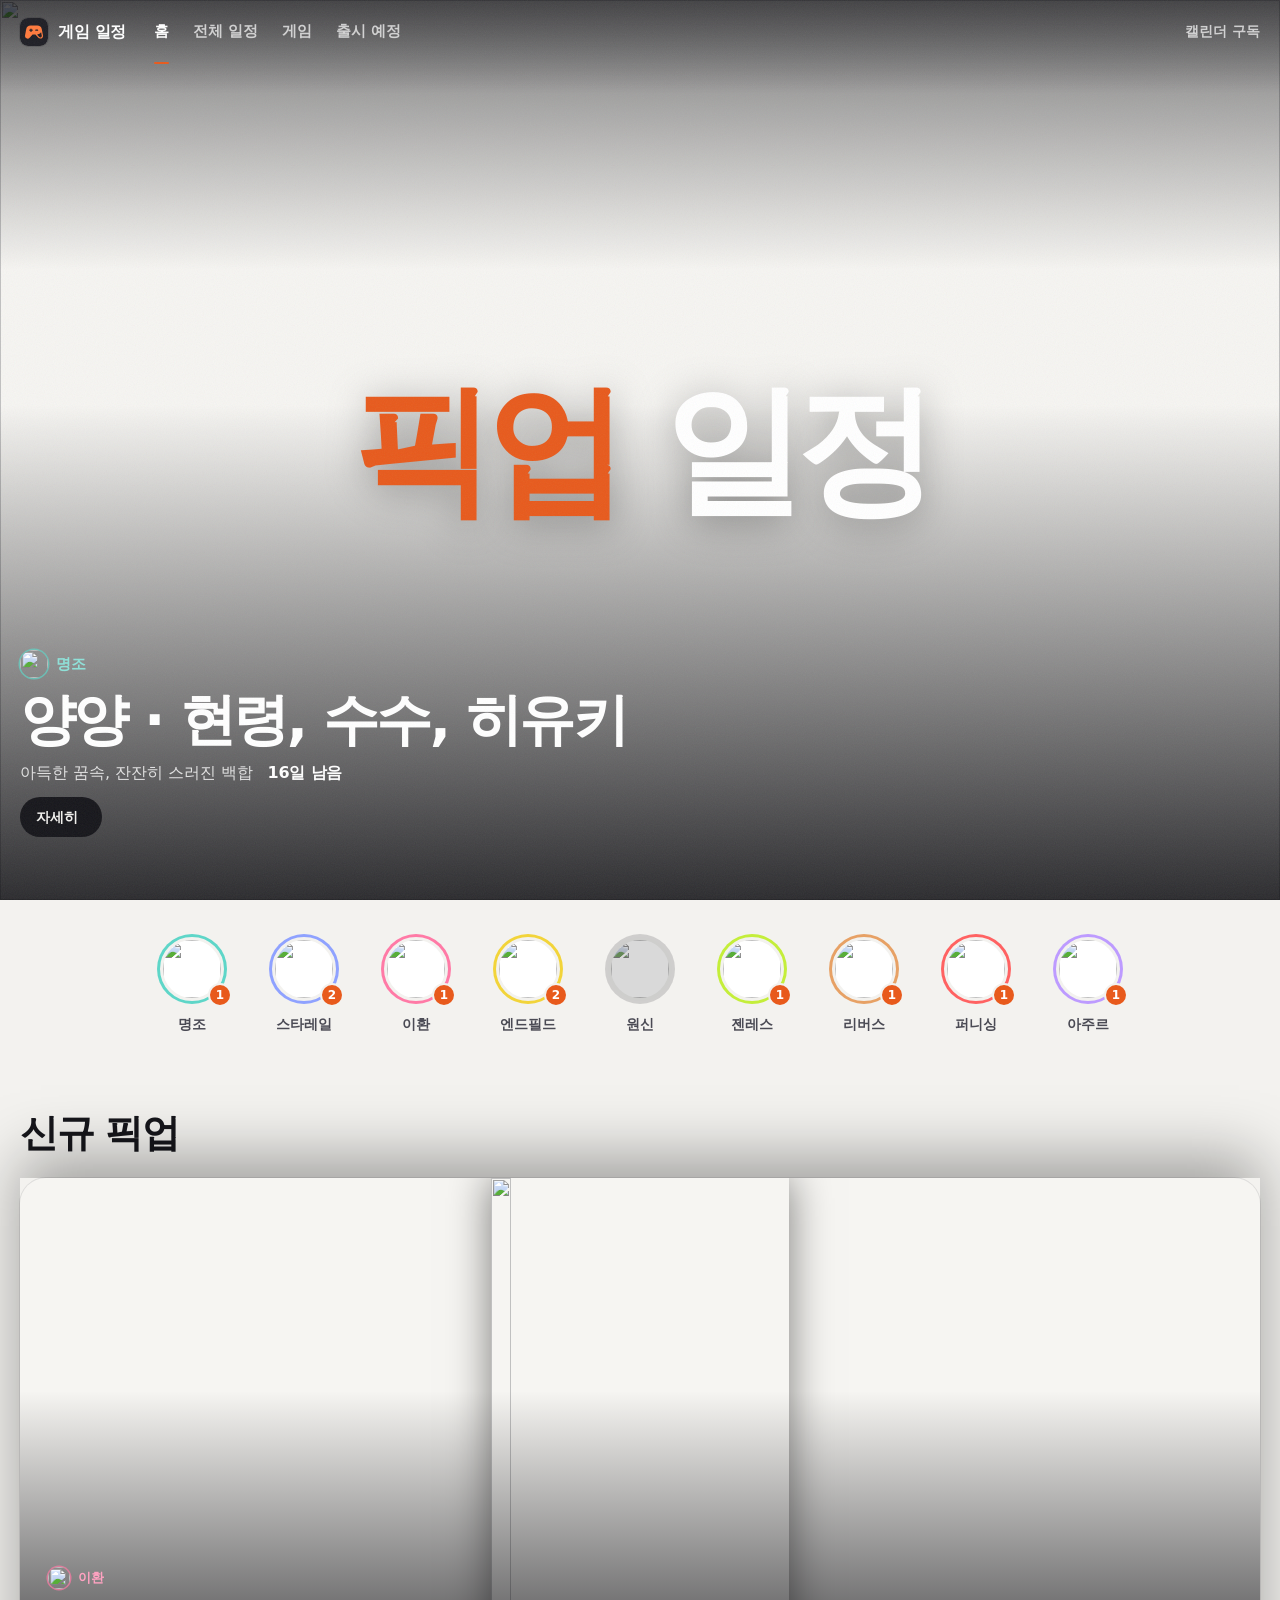
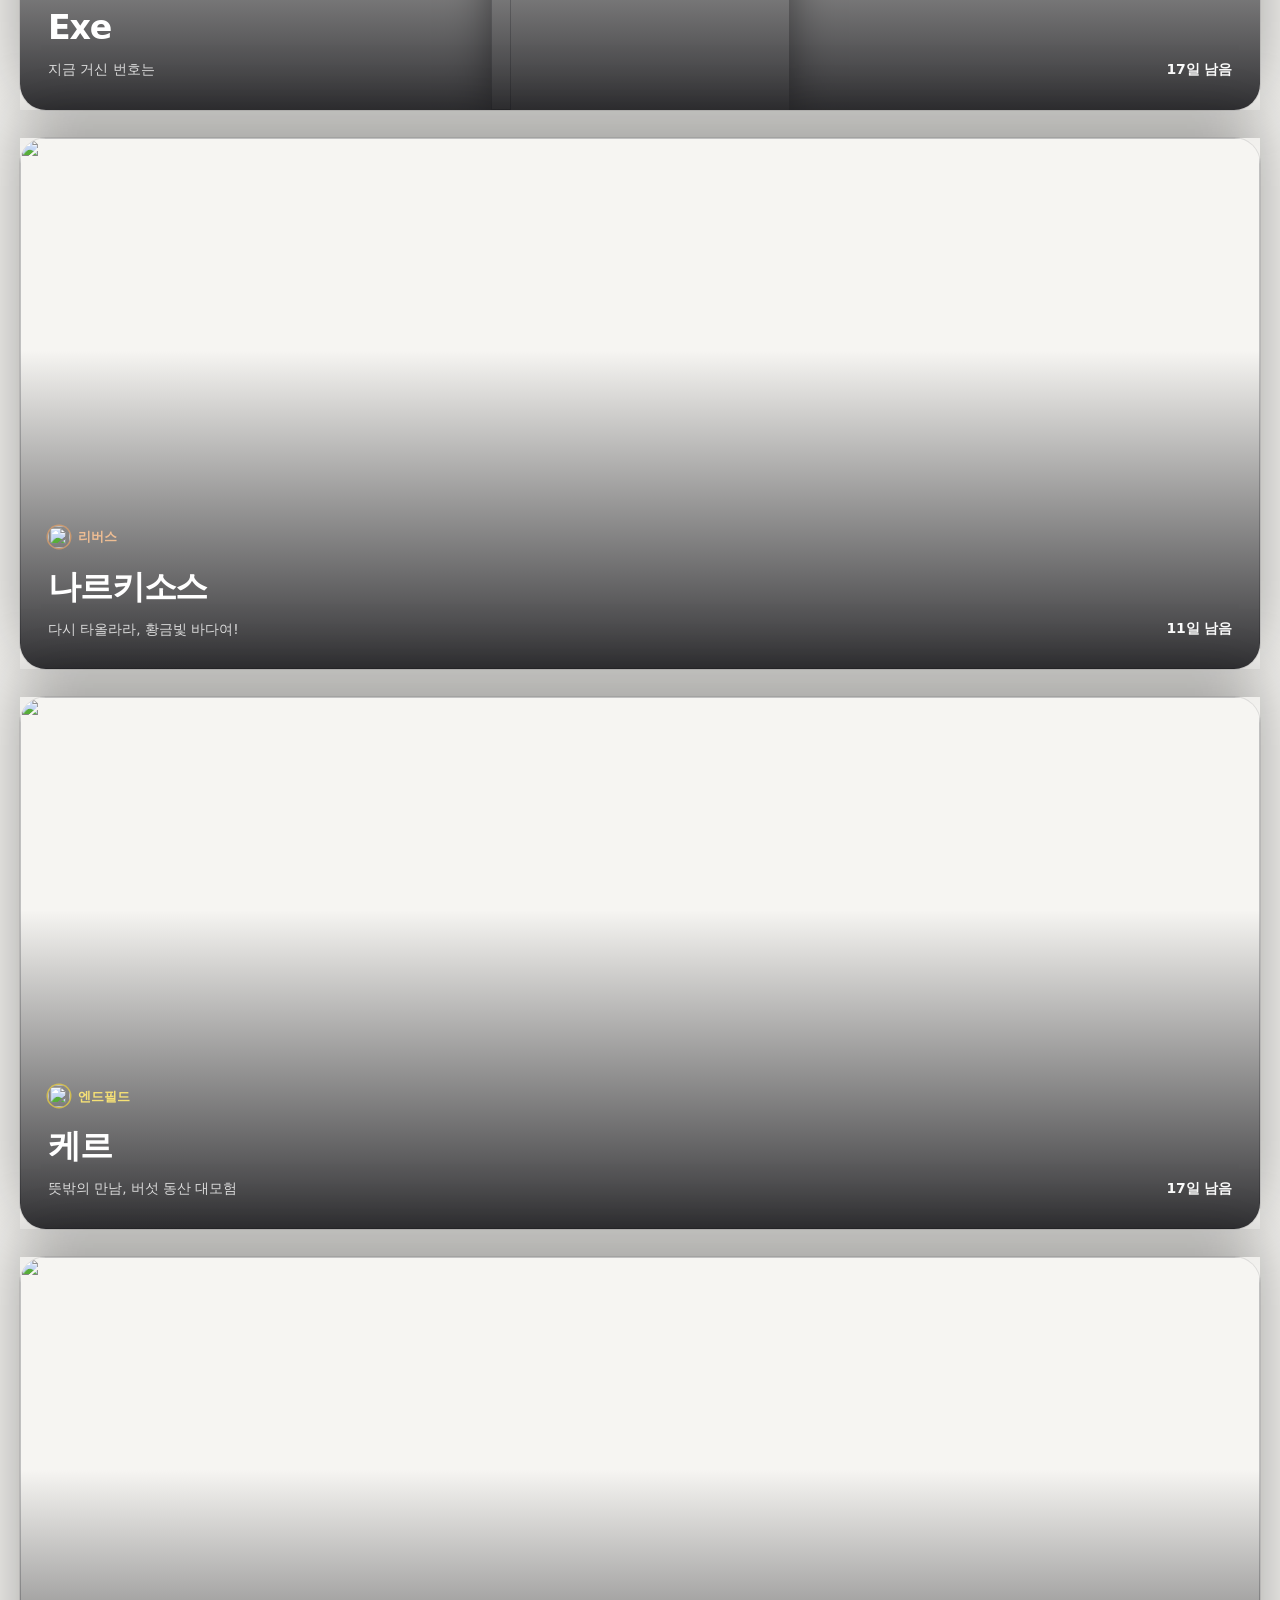
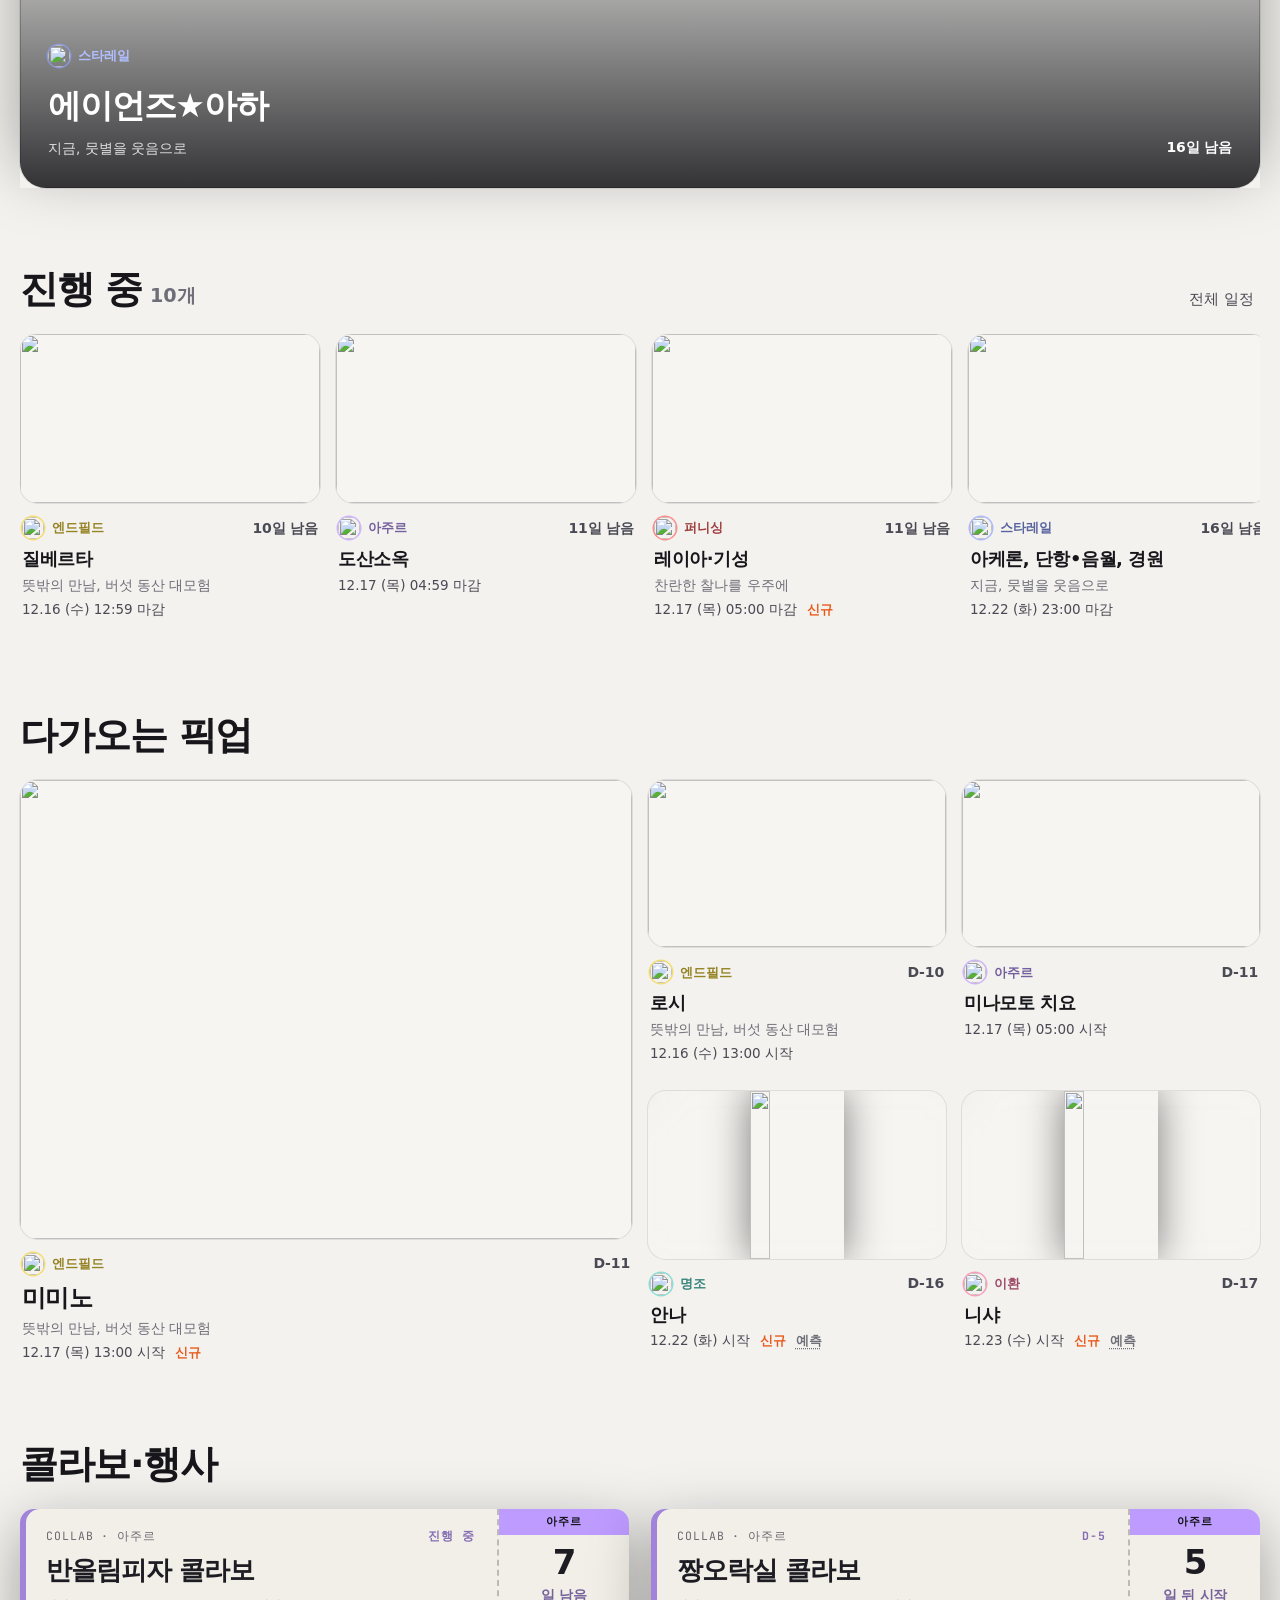
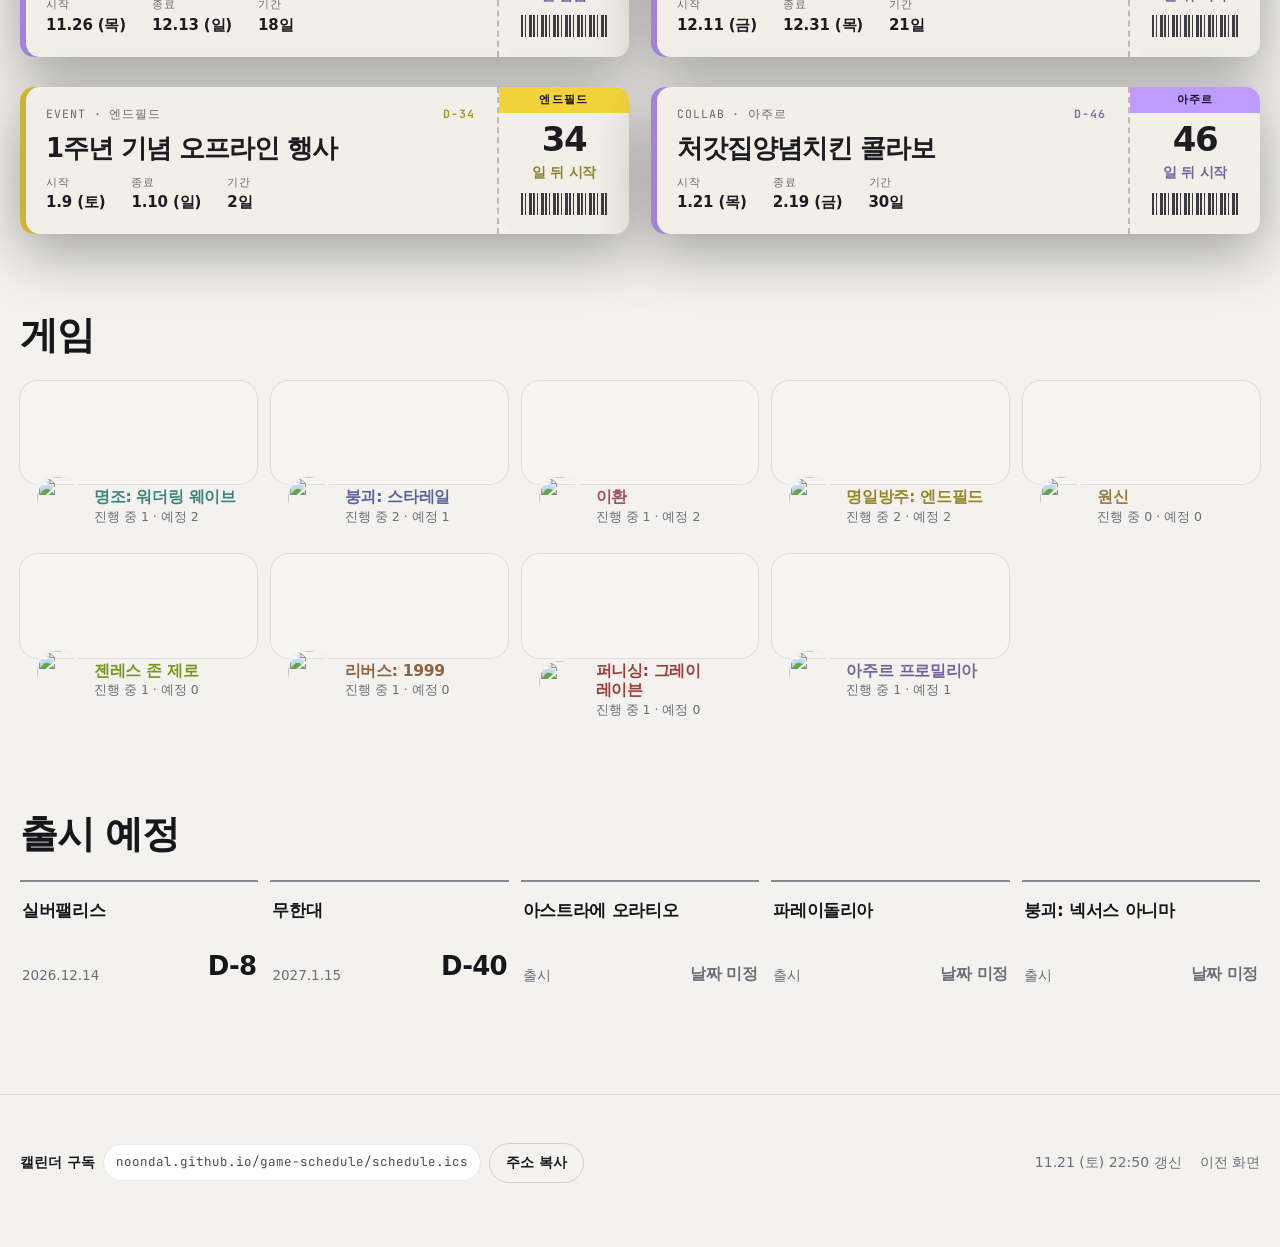
==== commit a10463fb: "v2: 상단 바를 밑줄 탭으로(내리면 바탕), 게임 띠를 진행 중 수가 붙는 고정 버블로 Co-Authored-By: Claude Opus 5.5 <noreply@anthropic" ====
--- a/v2/index.html
+++ b/v2/index.html
@@ -12,11 +12,11 @@
 <link rel="stylesheet" href="https://cdn.jsdelivr.net/gh/orioncactus/pretendard@v1.3.9/dist/web/variable/pretendardvariable-dynamic-subset.min.css">
 <link rel="stylesheet" href="https://fonts.googleapis.com/css2?family=JetBrains+Mono:wght@500&display=swap">
 <link rel="stylesheet" href="https://cdn.jsdelivr.net/npm/@phosphor-icons/web@2.1.1/src/regular/style.css">
-<link rel="stylesheet" href="app.css?v=12">
+<link rel="stylesheet" href="app.css?v=13">
 </head>
 <body>
 
-<nav class="nav" aria-label="주 메뉴">
+<nav class="nav over-hero" aria-label="주 메뉴">
   <a class="brand" href="index.html"><img class="brand-mark" src="favicon.svg" alt="" width="28" height="28">게임 일정</a>
   <div class="nav-links">
     <a href="index.html" aria-current="page">홈</a>
@@ -24,7 +24,7 @@
     <a class="opt" href="#games">게임</a>
     <a class="opt" href="#launches">출시 예정</a>
   </div>
-  <a class="btn btn-main btn-sm" href="#subscribe"><i class="ph ph-calendar-plus"></i>캘린더 구독</a>
+  <a class="nav-sub" href="#subscribe" aria-label="캘린더 구독"><i class="ph ph-calendar-plus"></i><span>캘린더 구독</span></a>
 </nav>
 
 <main>
@@ -47,7 +47,7 @@
     </div>
   </section>
 
-  <nav class="marquee" aria-label="게임 바로가기"><div class="track" id="marquee"></div></nav>
+  <nav class="bubbles" aria-label="게임 바로가기"><div class="wrap bubble-row" id="bubbles"></div></nav>
 
   <section class="block" id="stack-sec">
     <div class="wrap">
@@ -116,8 +116,8 @@
   </div>
 </footer>
 
-<script src="app.js?v=12"></script>
-<script src="fx.js?v=12" defer></script>
+<script src="app.js?v=13"></script>
+<script src="fx.js?v=13" defer></script>
 <script>
 (async () => {
   const A = App, D = await A.load();
@@ -163,13 +163,14 @@
     stackItems.length = 0;
   }
 
-  // 게임 띠: 같은 목록을 두 번 이어 붙여 끊김 없이 돈다. 두 번째는 보조기기에 숨긴다.
-  const tiles = D.order.filter(g => g !== A.MISC && A.meta(g)).map(g => {
+  // 게임 버블: 게임마다 진행 중 픽업 수를 배지로.
+  document.getElementById("bubbles").innerHTML = D.order.filter(g => g !== A.MISC && A.meta(g)).map(g => {
     const m = A.meta(g);
-    return `<a href="game.html?g=${encodeURIComponent(m.key)}"><img src="${A.esc(m.avatar)}" alt="" loading="lazy">${A.esc(A.short(g))}</a>`;
+    const n = live.filter(e => A.gamesOf(e).includes(g)).length;
+    const badge = n ? `<b><span class="vh">진행 중 </span>${n}</b>` : "";
+    return `<a class="bubble${n ? "" : " idle"}" href="game.html?g=${encodeURIComponent(m.key)}" style="${A.gvar(g)}">
+      <span class="ring"><img src="${A.esc(m.avatar)}" alt="" loading="lazy">${badge}</span><span class="nm">${A.esc(A.short(g))}</span></a>`;
   }).join("");
-  document.getElementById("marquee").innerHTML = tiles
-    + `<span class="dup" aria-hidden="true" style="display:contents">${tiles.replaceAll("<a ", '<a tabindex="-1" ')}</span>`;
 
   const rail = live.filter(e => e !== hero && !stackItems.includes(e));
   document.getElementById("live-count").textContent = live.length ? `${live.length}개` : "";
--- a/v2/app.css
+++ b/v2/app.css
@@ -82,37 +82,48 @@
 
 .wrap { width: min(1320px, 100% - 40px); margin-inline: auto; }
 
-/* ---------- 내비게이션: 떠 있는 유리 알약 ---------- */
+/* ---------- 내비게이션: 밑줄 탭 ----------
+   맨 위에선 바탕 없이 떠 있고, 내리면(.scrolled) 얇은 바와 아래 선이 생긴다.
+   지금 페이지는 강조색 밑줄로 표시한다. 홈 첫 화면 그림 위(.over-hero)에선 글자를 흰색으로. */
 .nav {
-  position: fixed;
-  top: 14px;
-  left: 50%;
-  translate: -50% 0;
-  z-index: 40;
-  width: min(1320px, 100% - 28px);
-  height: 60px;
-  display: flex;
-  align-items: center;
-  gap: 8px;
-  padding: 0 8px 0 18px;
-  border-radius: var(--r-pill);
-  border: 1px solid var(--line-2);
-  background: color-mix(in srgb, var(--bg) 62%, transparent);
-  backdrop-filter: blur(18px) saturate(160%);
-  -webkit-backdrop-filter: blur(18px) saturate(160%);
-  box-shadow: inset 0 1px 0 rgba(255, 255, 255, .06);
-}
-.brand { display: flex; align-items: center; gap: 10px; font-weight: 750; letter-spacing: -.02em; margin-right: auto; }
+  position: fixed; top: 0; left: 0; right: 0; z-index: 40;
+  height: 64px;
+  display: flex; align-items: stretch; gap: 28px;
+  padding-inline: max(20px, calc((100% - 1320px) / 2));
+  border-bottom: 1px solid transparent;
+  transition: background-color .3s, border-color .3s, color .3s;
+}
+.nav.scrolled {
+  background: color-mix(in srgb, var(--bg) 84%, transparent);
+  backdrop-filter: blur(16px) saturate(150%);
+  -webkit-backdrop-filter: blur(16px) saturate(150%);
+  border-bottom-color: var(--line);
+}
+.brand { display: flex; align-items: center; gap: 10px; font-weight: 750; letter-spacing: -.02em; }
 /* 로고: 게임패드 (Phosphor game-controller, 채운 모양). 탭 아이콘과 같은 파일이다. */
 .brand-mark { width: 28px; height: 28px; border-radius: 8px; flex: none; box-shadow: 0 0 0 1px var(--line-2); }
-.nav-links { display: flex; gap: 2px; }
+.nav-links { display: flex; gap: 24px; margin-right: auto; }
 .nav-links a {
-  padding: 9px 14px; border-radius: var(--r-pill);
-  color: var(--ink-2); font-size: 14.5px; font-weight: 550;
-  transition: color .2s, background .2s;
-}
-.nav-links a:hover { color: var(--ink); background: var(--line); }
-.nav-links a[aria-current="page"] { color: var(--ink); background: var(--line-2); }
+  position: relative; display: flex; align-items: center;
+  color: var(--ink-3); font-size: 14.5px; font-weight: 600;
+  transition: color .2s;
+}
+.nav-links a::after {
+  content: ""; position: absolute; left: 0; right: 0; bottom: -1px; height: 2px; border-radius: 2px;
+  background: var(--accent); transform: scaleX(0); transform-origin: 50% 50%;
+  transition: transform .3s var(--ease);
+}
+.nav-links a:hover { color: var(--ink); }
+.nav-links a:hover::after { transform: scaleX(.4); opacity: .6; }
+.nav-links a[aria-current="page"] { color: var(--ink); }
+.nav-links a[aria-current="page"]::after { transform: scaleX(1); opacity: 1; }
+.nav-sub { display: flex; align-items: center; gap: 7px; color: var(--ink-2); font-size: 14px; font-weight: 600; transition: color .2s; }
+.nav-sub i { font-size: 18px; }
+.nav-sub:hover { color: var(--accent); }
+.nav.over-hero:not(.scrolled) { color: #fff; }
+.nav.over-hero:not(.scrolled) .nav-links a, .nav.over-hero:not(.scrolled) .nav-sub { color: rgba(255, 255, 255, .72); }
+.nav.over-hero:not(.scrolled) .nav-links a[aria-current="page"], .nav.over-hero:not(.scrolled) .nav-links a:hover { color: #fff; }
+.nav.over-hero:not(.scrolled)::before { content: ""; position: absolute; inset: 0 0 -30px; z-index: -1; pointer-events: none; background: linear-gradient(rgba(8, 8, 12, .45), transparent); }
 
 /* ---------- 버튼 ---------- */
 .btn {
@@ -444,9 +455,10 @@
 }
 @media (max-width: 600px) {
   .wrap { width: calc(100% - 32px); }
-  .nav { height: 54px; padding-left: 14px; }
-  .nav .btn { display: none; }
-  .nav-links a { padding: 8px 11px; font-size: 14px; }
+  .nav { height: 56px; gap: 18px; padding-inline: 16px; }
+  .nav-links { gap: 16px; }
+  .nav-links a { font-size: 14px; }
+  .nav-sub span { display: none; }
   .hero-stats { gap: 20px; }
   .stat b { font-size: 28px; }
   .bento { grid-template-columns: 1fr; }
@@ -500,33 +512,40 @@
   .stack-item .feature .media { aspect-ratio: 4 / 3; }
 }
 
-/* ---------- 게임 띠: 옆으로 천천히 흐른다. 올리면 멈춘다. ---------- */
-.marquee {
-  margin-top: 8px;
-  overflow: hidden;
-  border-block: 1px solid var(--line);
-  mask-image: linear-gradient(90deg, transparent, #000 8%, #000 92%, transparent);
-  -webkit-mask-image: linear-gradient(90deg, transparent, #000 8%, #000 92%, transparent);
-}
-.marquee .track { display: flex; gap: 12px; width: max-content; padding: 14px 12px 14px 0; }
-.marquee a {
-  display: inline-flex; align-items: center; gap: 10px; flex: none;
-  height: 48px; padding: 0 18px 0 6px; border-radius: var(--r-pill);
-  border: 1px solid var(--line); background: var(--surface);
-  font-weight: 650; font-size: 15px; color: var(--ink-2);
-  transition: color .2s, border-color .2s;
-}
-.marquee a:hover { color: var(--ink); border-color: var(--line-2); }
-.marquee a img { width: 36px; height: 36px; border-radius: 50%; }
-@media (prefers-reduced-motion: no-preference) {
-  .marquee .track { animation: marquee 48s linear infinite; }
-  .marquee:hover .track, .marquee:focus-within .track { animation-play-state: paused; }
-}
-@media (prefers-reduced-motion: reduce) {
-  .marquee { overflow-x: auto; }
-  .marquee .track .dup, .marquee .track .dup a { display: none !important; }
-}
-@keyframes marquee { to { transform: translateX(-50%); } }
+/* ---------- 게임 버블: 흐르지 않는 둥근 바로가기 ----------
+   테두리는 게임 색, 진행 중 픽업 수는 오른쪽 아래 배지. 진행 중이 없으면 테두리를 비운다. */
+.bubbles { padding: 34px 0 6px; }
+.bubble-row { display: flex; justify-content: center; flex-wrap: wrap; gap: 22px 28px; }
+.bubble {
+  display: grid; justify-items: center; gap: 10px; width: 84px;
+  text-align: center; color: var(--ink-2); font-size: 13.5px; font-weight: 650; letter-spacing: -.01em;
+  transition: color .2s;
+}
+.bubble .ring {
+  position: relative; width: 70px; height: 70px; border-radius: 50%; padding: 3px;
+  background: var(--g, var(--line-2));
+  transition: transform .3s var(--ease);
+}
+.bubble .ring img { display: block; width: 100%; height: 100%; border-radius: 50%; object-fit: cover; border: 3px solid var(--bg); background: var(--surface); }
+.bubble .ring b {
+  position: absolute; right: -5px; bottom: -3px;
+  min-width: 24px; height: 24px; padding: 0 6px; border-radius: 99px;
+  display: grid; place-items: center;
+  background: var(--accent); color: var(--accent-ink); border: 2px solid var(--bg);
+  font-size: 12px; font-weight: 800; font-variant-numeric: tabular-nums;
+}
+.bubble:hover, .bubble:focus-visible { color: var(--ink); }
+.bubble:hover .ring, .bubble:focus-visible .ring { transform: translateY(-4px); }
+.bubble.idle .ring { background: var(--line-2); }
+.bubble.idle .ring img { filter: saturate(.5) brightness(.85); }
+.vh { position: absolute; width: 1px; height: 1px; overflow: hidden; clip: rect(0 0 0 0); white-space: nowrap; }
+@media (max-width: 700px) {
+  .bubble-row { flex-wrap: nowrap; justify-content: flex-start; overflow-x: auto; gap: 16px; padding: 6px 2px 8px; scrollbar-width: none; scroll-snap-type: x proximity; }
+  .bubble-row::-webkit-scrollbar { display: none; }
+  .bubble { flex: none; width: 70px; font-size: 12.5px; scroll-snap-align: start; }
+  .bubble .ring { width: 60px; height: 60px; }
+}
+@media (prefers-reduced-motion: reduce) { .bubble .ring { transition: none; } }
 
 /* 게임 색 글자: 라이트 모드에선 같은 색을 어둡게 해 밝은 바탕에서도 읽히게 한다. */
 @media (prefers-color-scheme: light) {
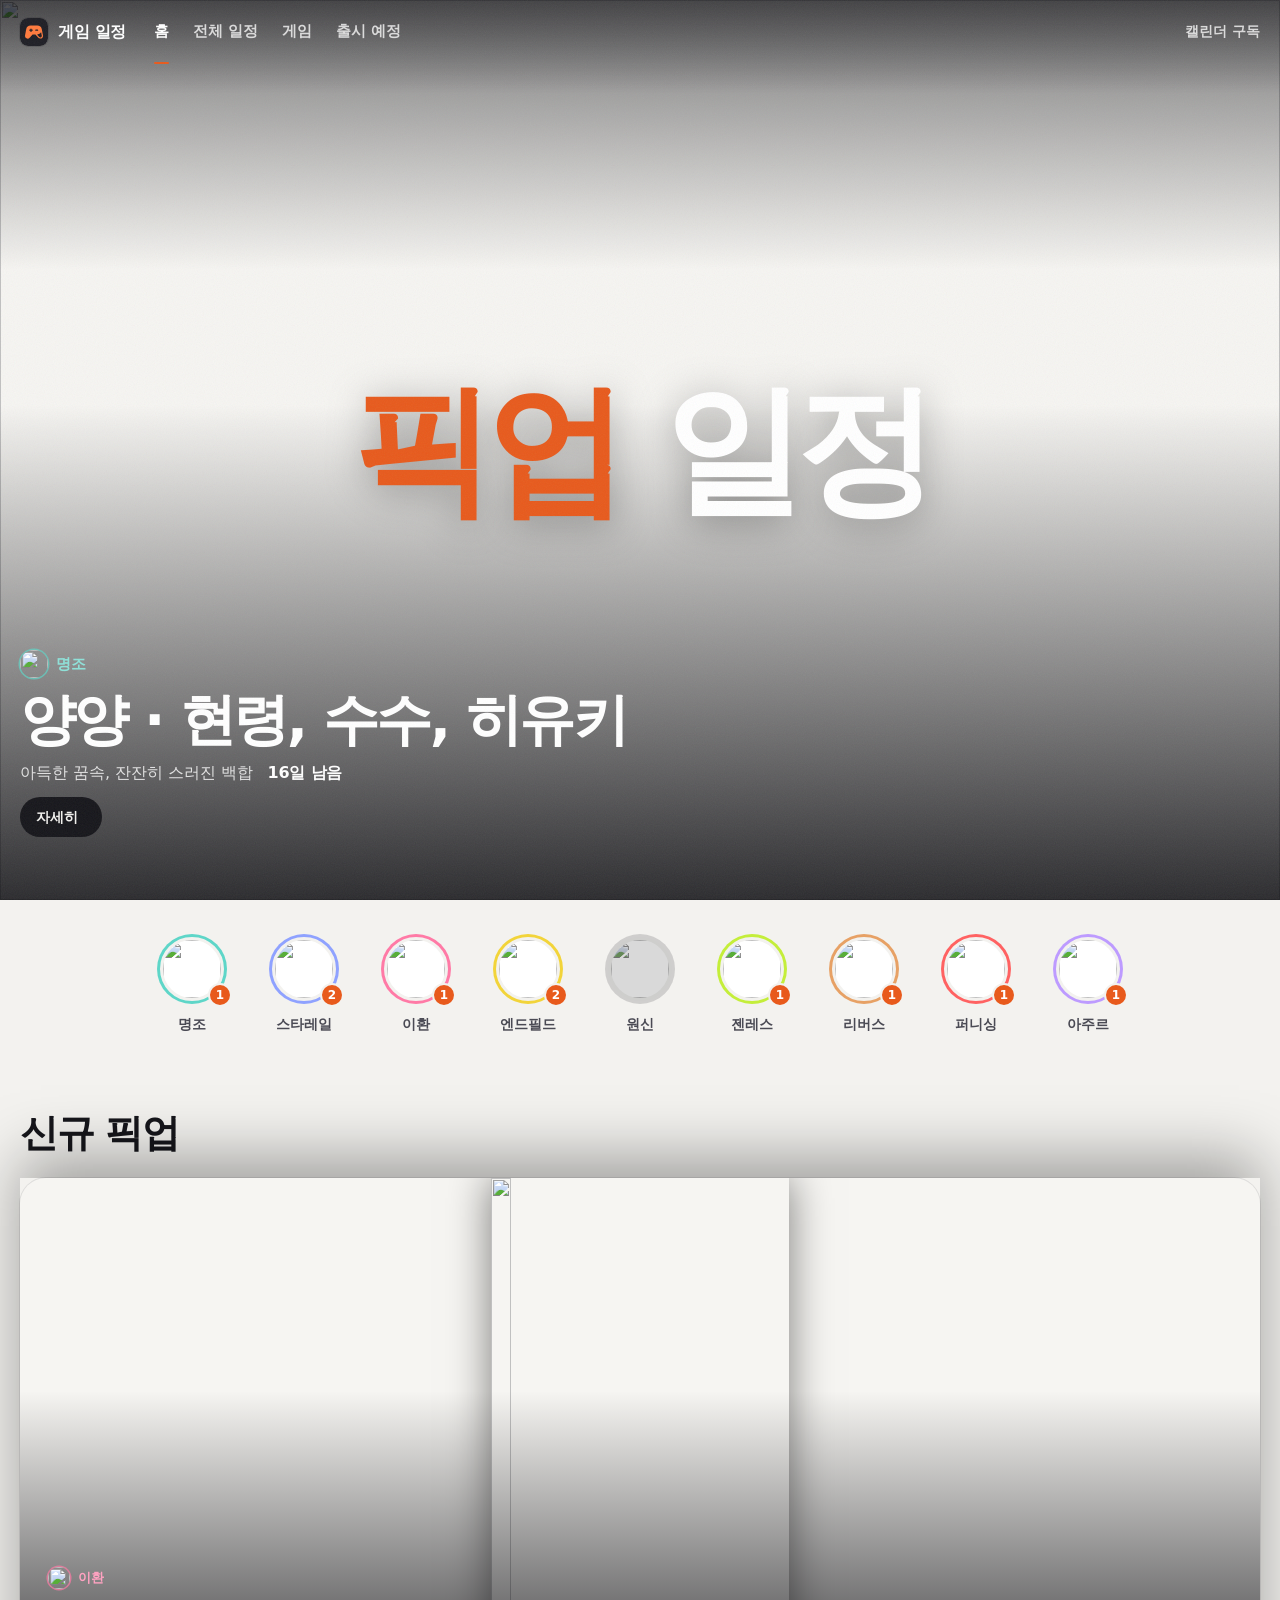
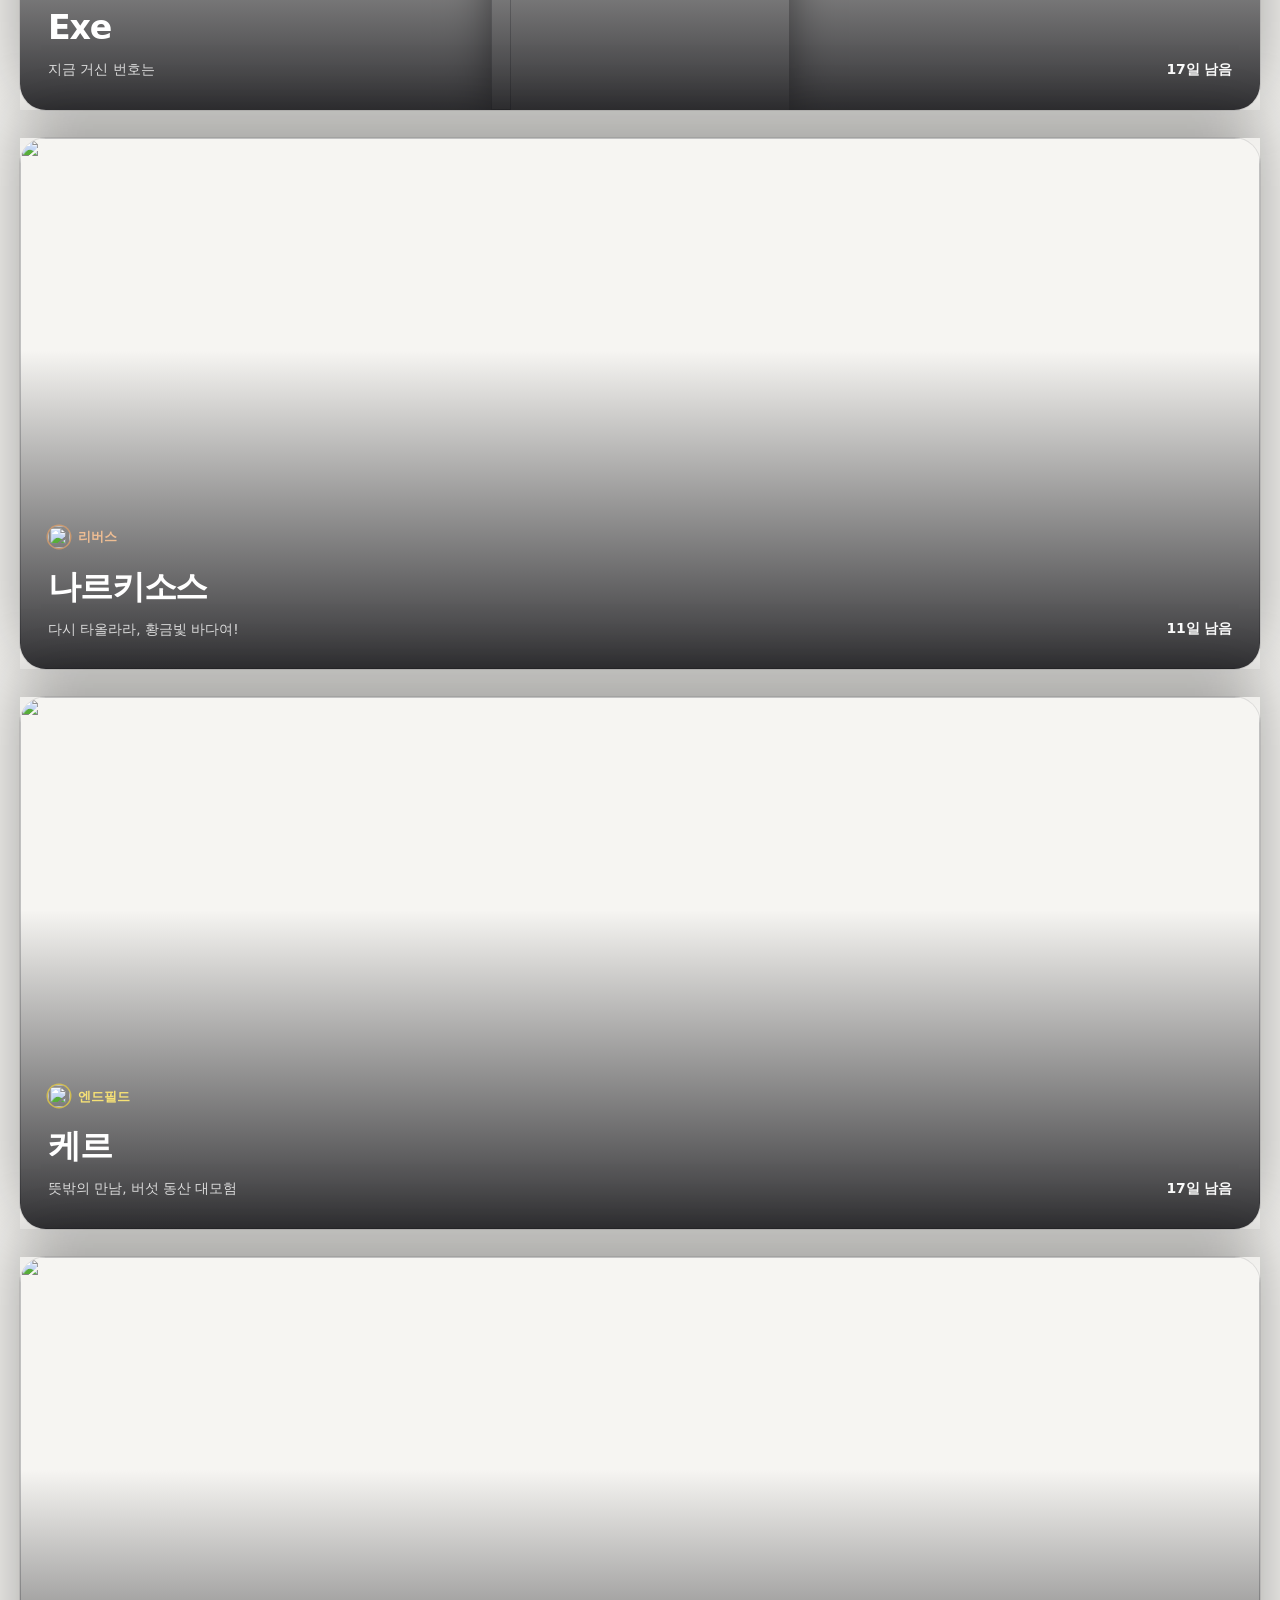
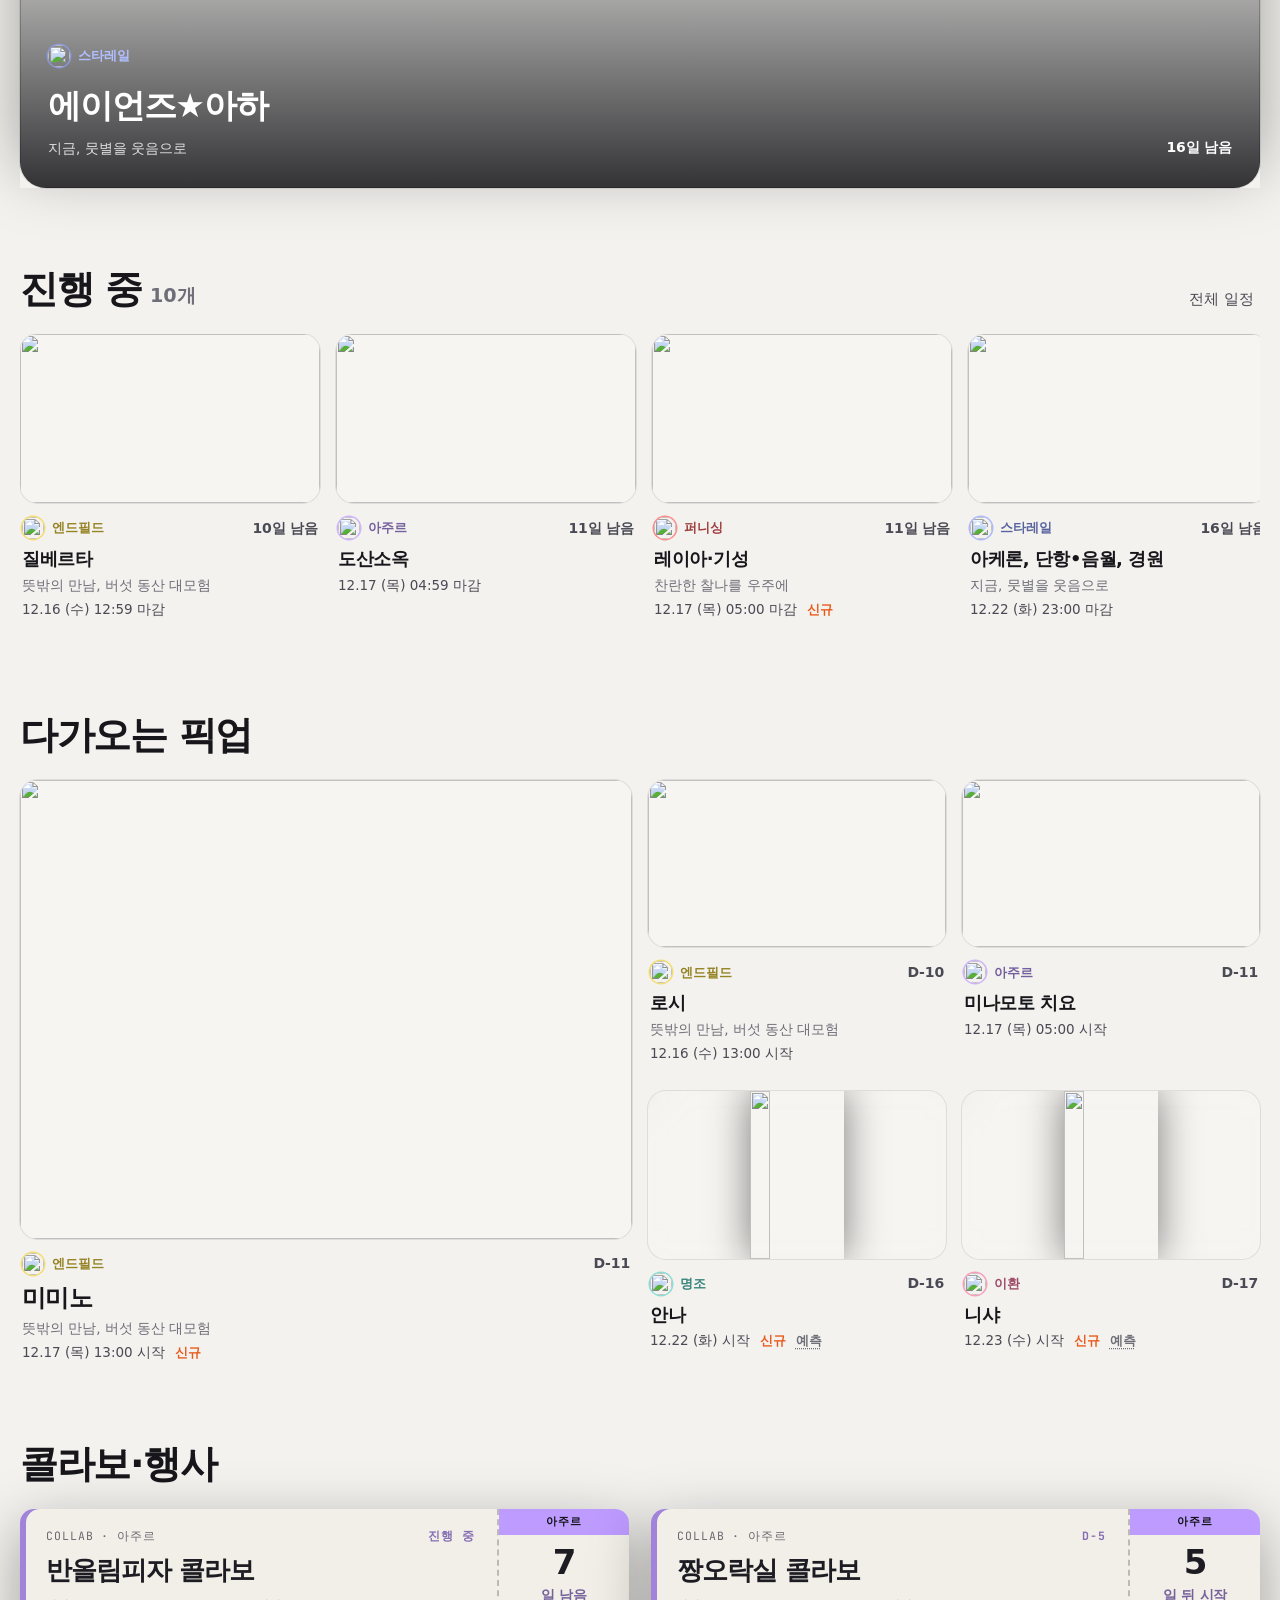
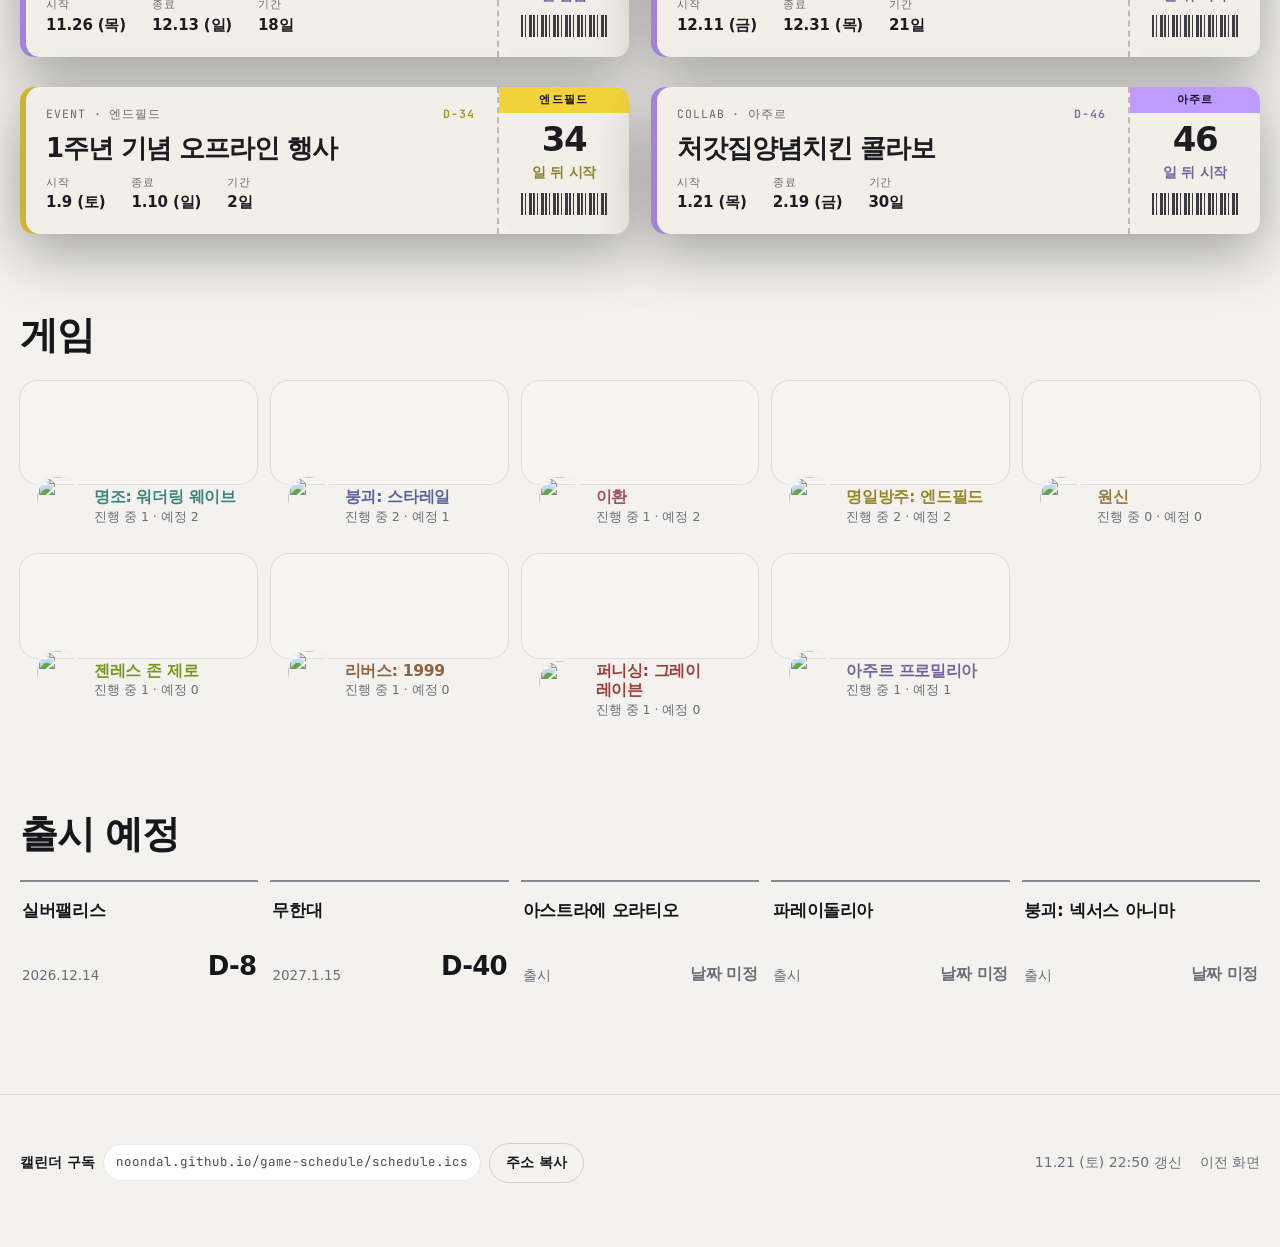
==== commit 6fc9a492: "v2: 다른 페이지에서 게임·출시 예정 바로가기가 제자리로 가게, 라이트 모드 첫 화면 글자색 - 내용이 채워진 뒤 #칸으로 다시 이동, 상단 바 높이만큼 여백 - 홈 안 바로가기" ====
--- a/v2/index.html
+++ b/v2/index.html
@@ -12,7 +12,7 @@
 <link rel="stylesheet" href="https://cdn.jsdelivr.net/gh/orioncactus/pretendard@v1.3.9/dist/web/variable/pretendardvariable-dynamic-subset.min.css">
 <link rel="stylesheet" href="https://fonts.googleapis.com/css2?family=JetBrains+Mono:wght@500&display=swap">
 <link rel="stylesheet" href="https://cdn.jsdelivr.net/npm/@phosphor-icons/web@2.1.1/src/regular/style.css">
-<link rel="stylesheet" href="app.css?v=13">
+<link rel="stylesheet" href="app.css?v=15">
 </head>
 <body>
 
@@ -116,8 +116,8 @@
   </div>
 </footer>
 
-<script src="app.js?v=13"></script>
-<script src="fx.js?v=13" defer></script>
+<script src="app.js?v=15"></script>
+<script src="fx.js?v=15" defer></script>
 <script>
 (async () => {
   const A = App, D = await A.load();
@@ -212,6 +212,15 @@
 
   A.footer();
   A.reveal();
+
+  // 다른 페이지에서 index.html#games 처럼 들어오면, 브라우저는 내용이 채워지기 전에 위치를 잡아
+  // 엉뚱한 곳에 멈춘다. 다 그린 뒤 그 칸으로 다시 옮긴다. (대표 창은 지나쳤으니 바로 열린 상태로 접힌다)
+  const goHash = () => {
+    let t = null;
+    try { t = location.hash && document.querySelector(decodeURIComponent(location.hash)); } catch (e) {}
+    if (t) requestAnimationFrame(() => t.scrollIntoView({ behavior: "instant", block: "start" }));
+  };
+  goHash();
 })();
 </script>
 </body>
--- a/v2/app.css
+++ b/v2/app.css
@@ -81,6 +81,8 @@
 }
 
 .wrap { width: min(1320px, 100% - 40px); margin-inline: auto; }
+/* 바로가기로 온 칸이 고정된 상단 바 밑에 가려지지 않게 */
+[id] { scroll-margin-top: 76px; }
 
 /* ---------- 내비게이션: 밑줄 탭 ----------
    맨 위에선 바탕 없이 떠 있고, 내리면(.scrolled) 얇은 바와 아래 선이 생긴다.
@@ -120,10 +122,12 @@
 .nav-sub { display: flex; align-items: center; gap: 7px; color: var(--ink-2); font-size: 14px; font-weight: 600; transition: color .2s; }
 .nav-sub i { font-size: 18px; }
 .nav-sub:hover { color: var(--accent); }
-.nav.over-hero:not(.scrolled) { color: #fff; }
-.nav.over-hero:not(.scrolled) .nav-links a, .nav.over-hero:not(.scrolled) .nav-sub { color: rgba(255, 255, 255, .72); }
-.nav.over-hero:not(.scrolled) .nav-links a[aria-current="page"], .nav.over-hero:not(.scrolled) .nav-links a:hover { color: #fff; }
-.nav.over-hero:not(.scrolled)::before { content: ""; position: absolute; inset: 0 0 -30px; z-index: -1; pointer-events: none; background: linear-gradient(rgba(8, 8, 12, .45), transparent); }
+/* 대표 창이 다 열린 채 맨 위에 있을 때만 바 아래가 그림이다. 그때만 흰 글자.
+   (닫힌 첫 화면은 셰이더 바탕이라 라이트 모드에선 흰 글자가 묻힌다) */
+body:has(.aperture.opened) .nav.over-hero:not(.scrolled) { color: #fff; }
+body:has(.aperture.opened) .nav.over-hero:not(.scrolled) .nav-links a, body:has(.aperture.opened) .nav.over-hero:not(.scrolled) .nav-sub { color: rgba(255, 255, 255, .78); }
+body:has(.aperture.opened) .nav.over-hero:not(.scrolled) .nav-links a[aria-current="page"], body:has(.aperture.opened) .nav.over-hero:not(.scrolled) .nav-links a:hover { color: #fff; }
+body:has(.aperture.opened) .nav.over-hero:not(.scrolled)::before { content: ""; position: absolute; inset: 0 0 -30px; z-index: -1; pointer-events: none; background: linear-gradient(rgba(8, 8, 12, .45), transparent); }
 
 /* ---------- 버튼 ---------- */
 .btn {
@@ -600,8 +604,9 @@
   opacity: calc(1 - var(--e) * 2.4);
   transform: translateY(calc(var(--e) * 40px));
 }
-.ap-intro .hero-stats { margin: 0; color: #fff; }
-.ap-intro .stat span { color: rgba(255, 255, 255, .72); }
+/* 첫 화면 숫자는 셰이더 바탕(다크: 어둡게, 라이트: 밝게) 위에 놓인다. 흰색 고정이면 라이트에서 안 보인다. */
+.ap-intro .hero-stats { margin: 0; color: var(--ink); }
+.ap-intro .stat span { color: var(--ink-2); }
 .ap-intro .hero-cta { margin: 0; justify-content: center; }
 .ap-caption {
   position: absolute; left: 0; right: 0; bottom: 0; z-index: 3;
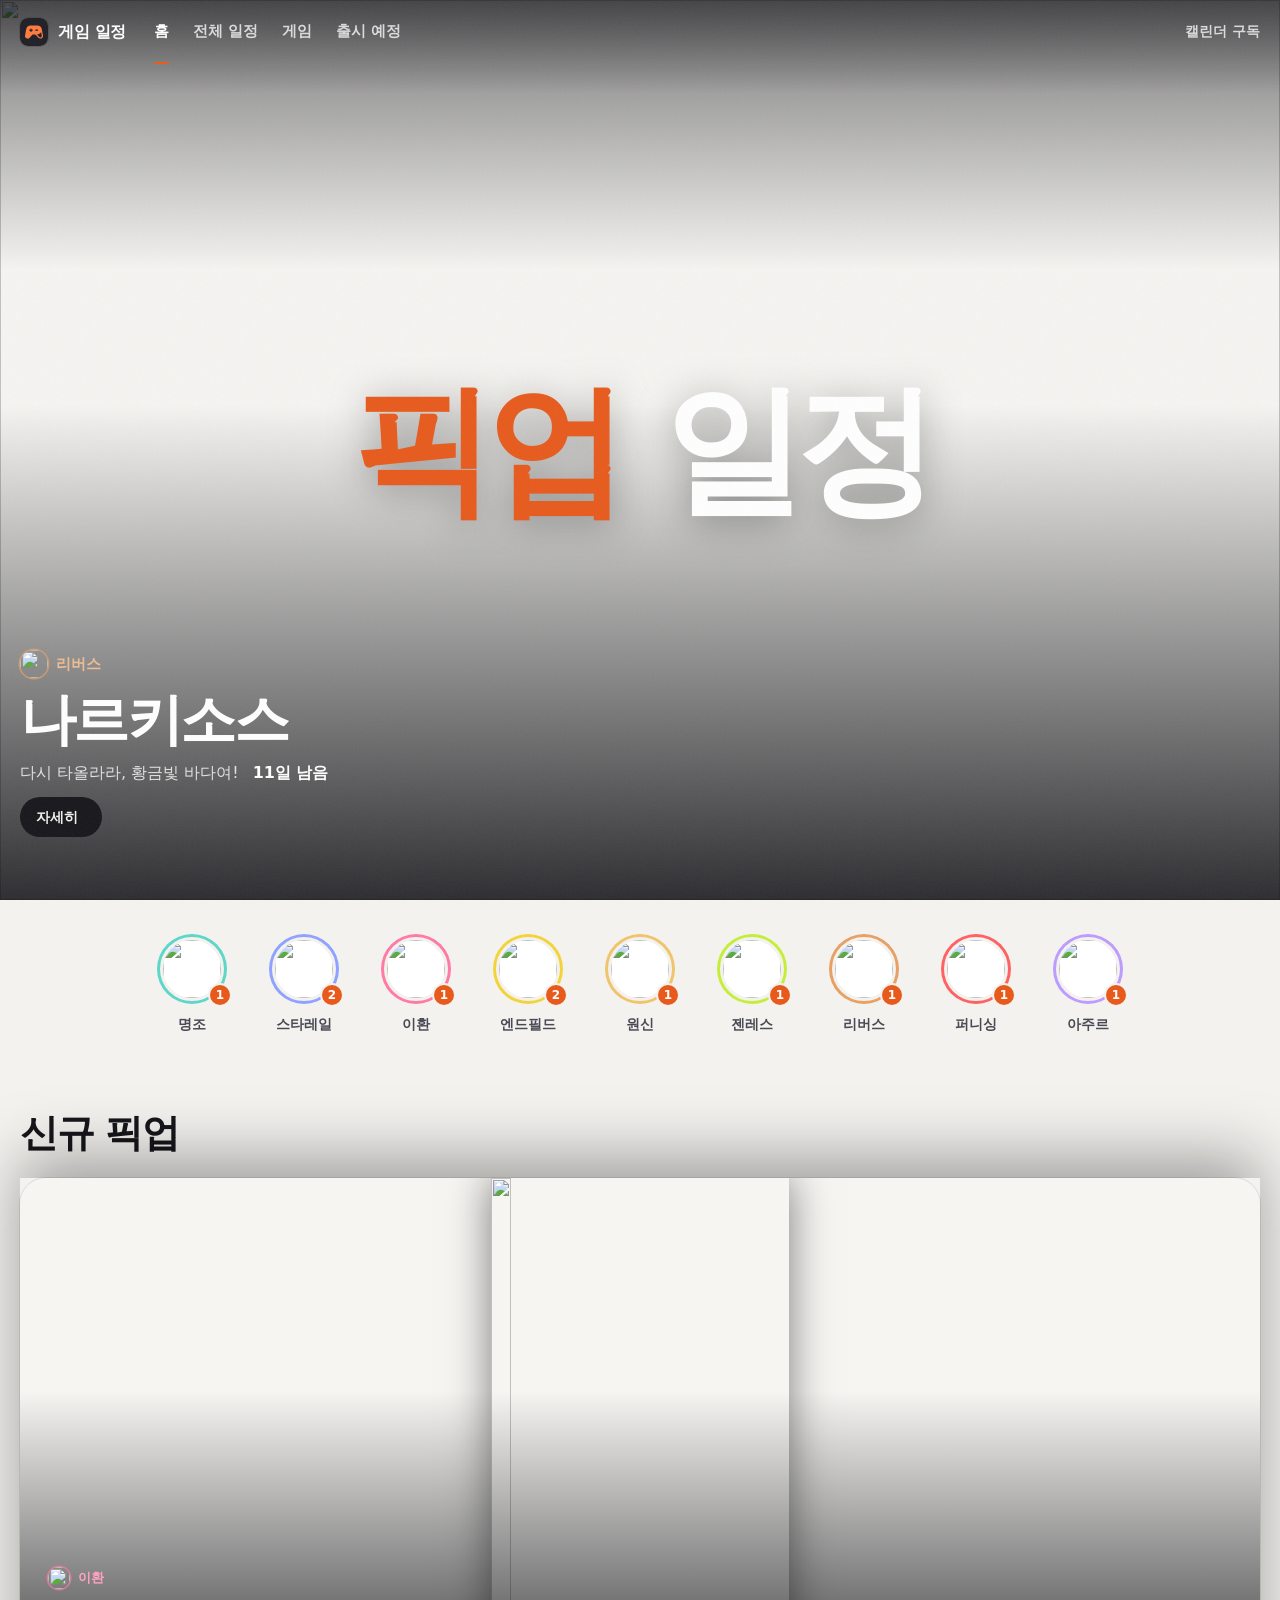
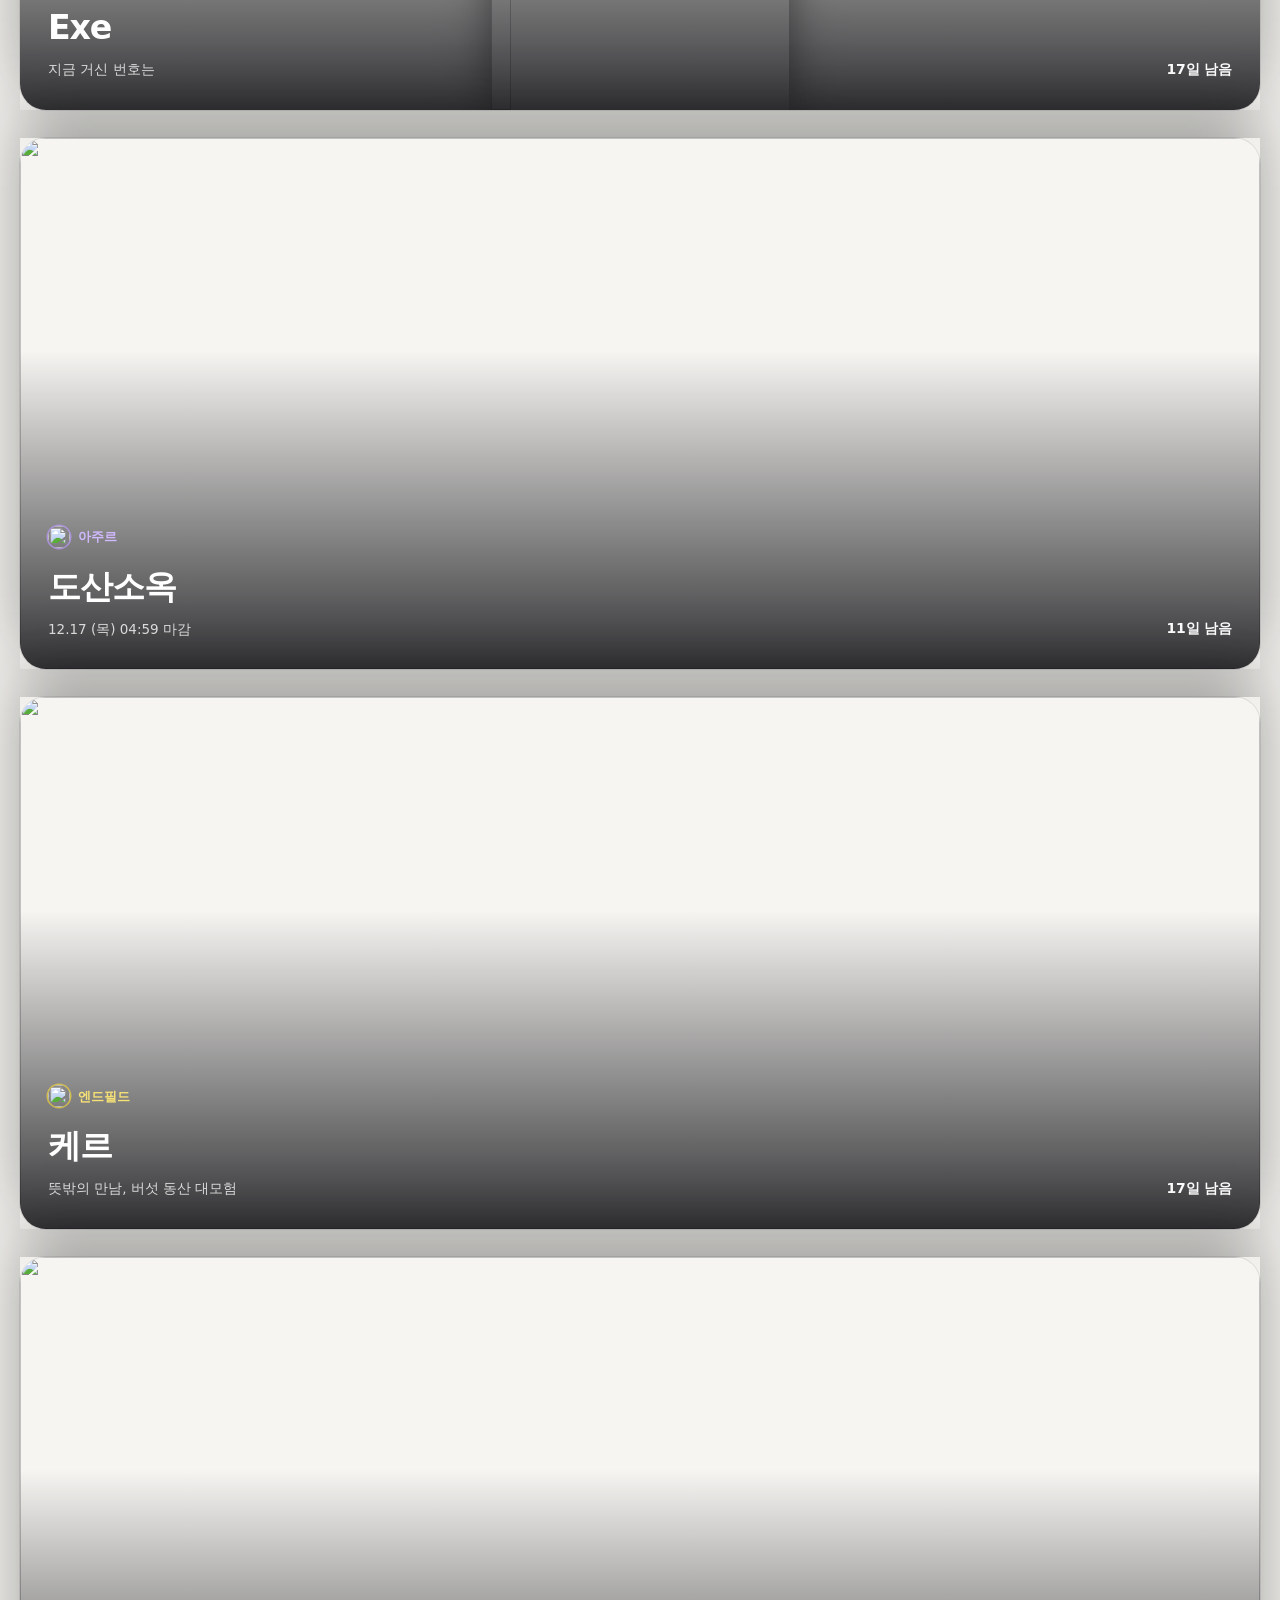
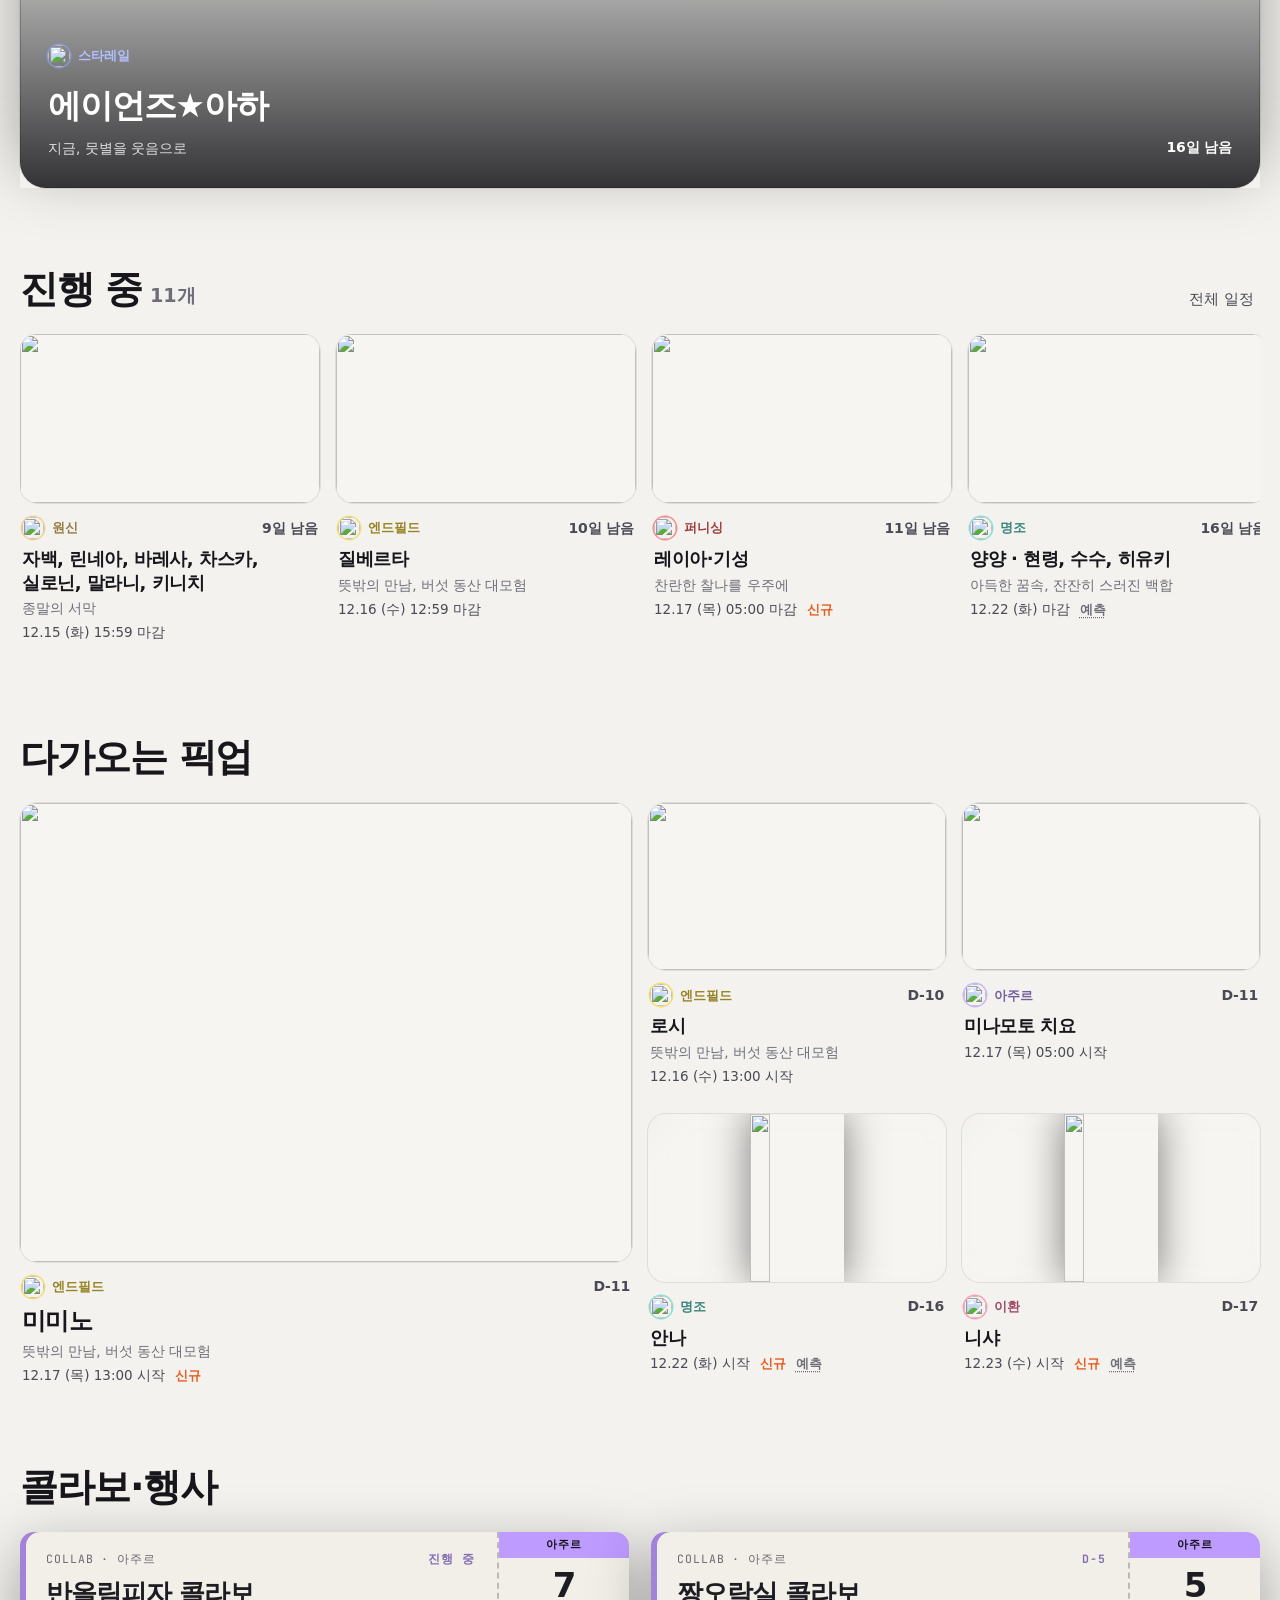
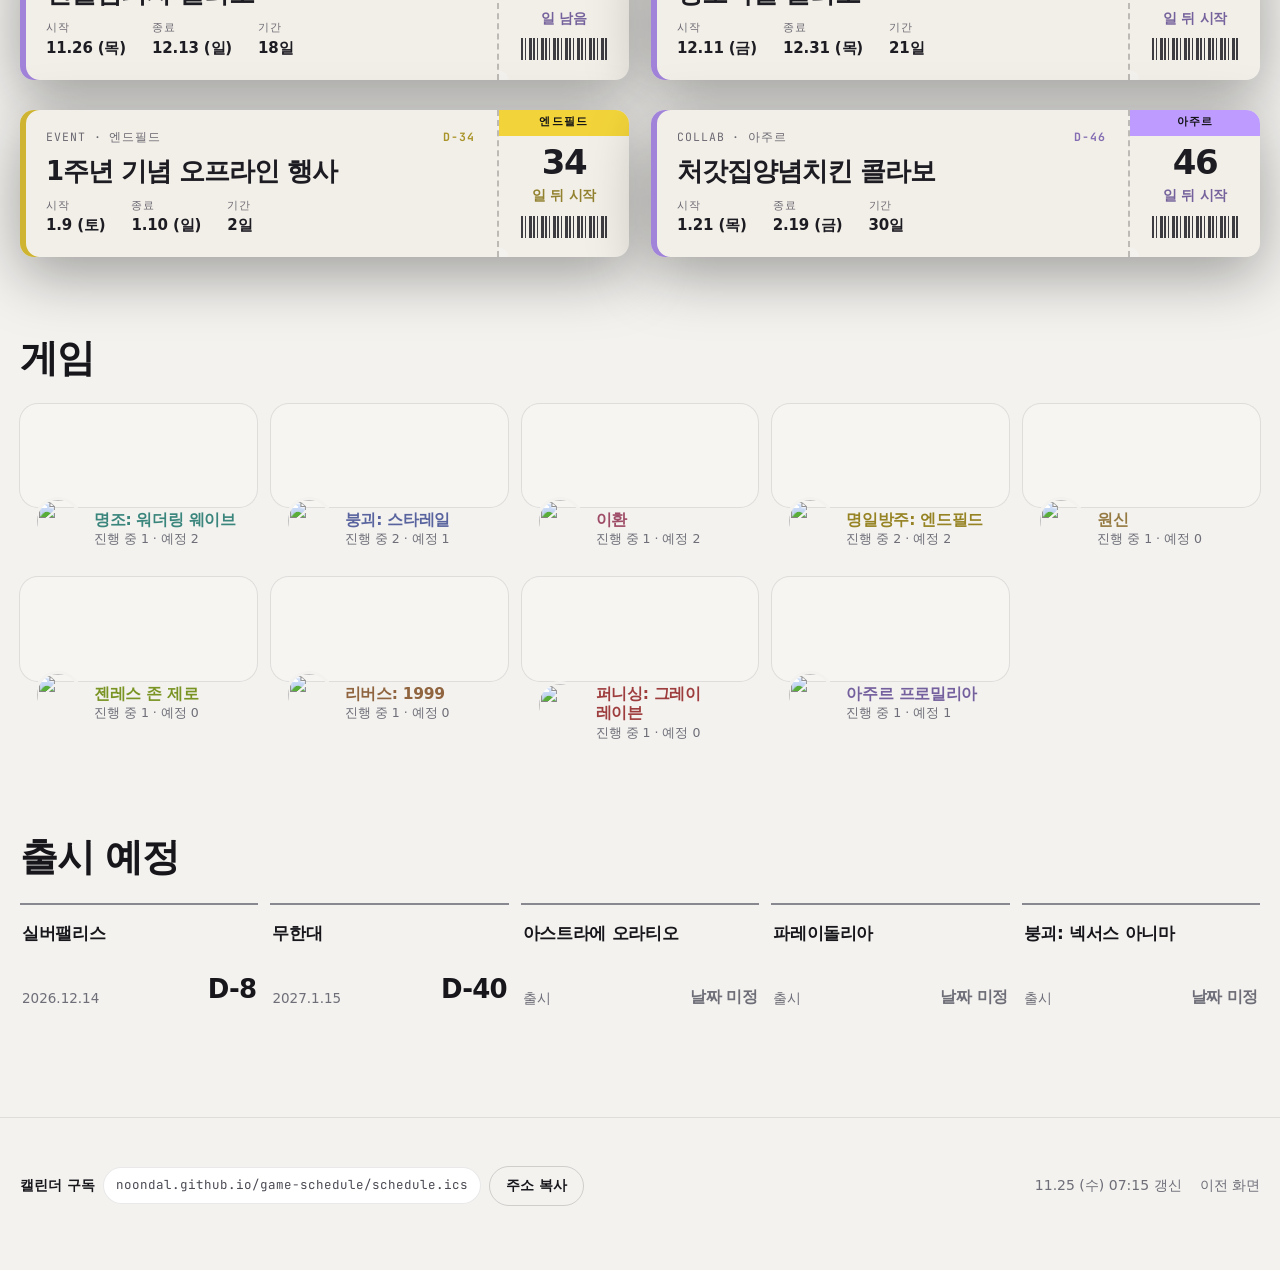
==== commit e79d9d9b: "v2: 메인 헤더 대표 픽업은 진행 중 신규 캐릭터를 먼저 Co-Authored-By: Claude Opus 5.5 <noreply@anthropic.com>" ====
--- a/v2/index.html
+++ b/v2/index.html
@@ -126,10 +126,13 @@
   const live = banners.filter(e => A.isLive(e)).sort((a, b) => a.e - b.e);
   const next = banners.filter(e => A.isUpcoming(e)).sort((a, b) => a.s - b.s);
 
-  // 대표: 가장 최근에 열린, 가로 영상 그림이 있는 진행 중 배너. 없으면 다음 픽업.
-  // 화면 가득 열리는 창이라 쇼츠(세로)·아이콘은 피한다.
-  const pool = live.filter(e => e.image && e.image.yt && !e.image.short);
-  const hero = pool.sort((a, b) => b.s - a.s)[0] || live[0] || next[0];
+  // 대표: 진행 중 신규 캐릭터 배너를 먼저, 그중 가장 최근에 열린 것. 신규가 없으면 진행 중 아무 배너.
+  // 화면 가득 열리는 창이라 가로 영상 그림(쇼츠·아이콘 제외)이 있는 쪽을 우선하고,
+  // 그런 게 없으면 그림 종류와 상관없이 고른다. 진행 중이 없으면 다음 픽업.
+  const wide = e => e.image && e.image.yt && !e.image.short;
+  const latest = list => list.slice().sort((a, b) => b.s - a.s)[0];
+  const fresh = live.filter(e => e.new_char);
+  const hero = latest(fresh.filter(wide)) || latest(fresh) || latest(live.filter(wide)) || live[0] || next[0];
   if (hero) {
     const win = document.getElementById("ap-window");
     win.href = A.D && hero.url ? hero.url : "schedule.html";
